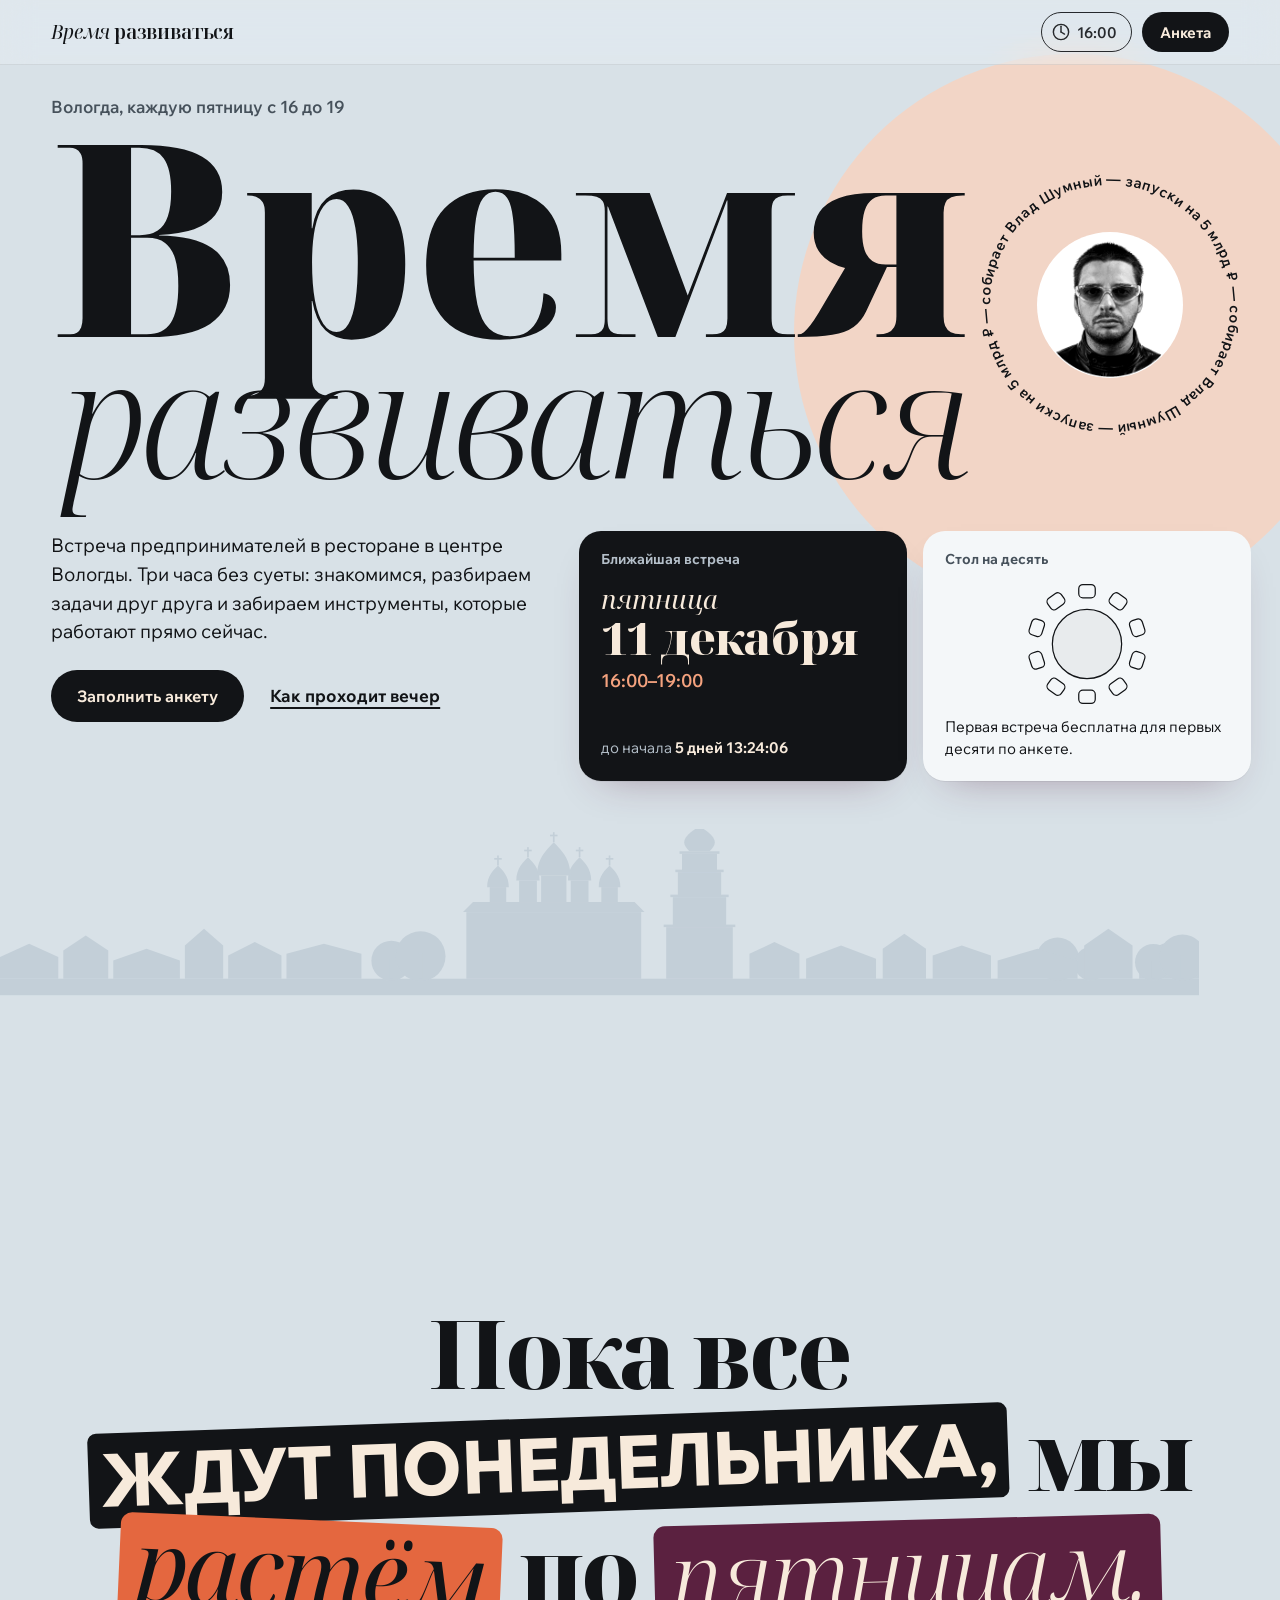
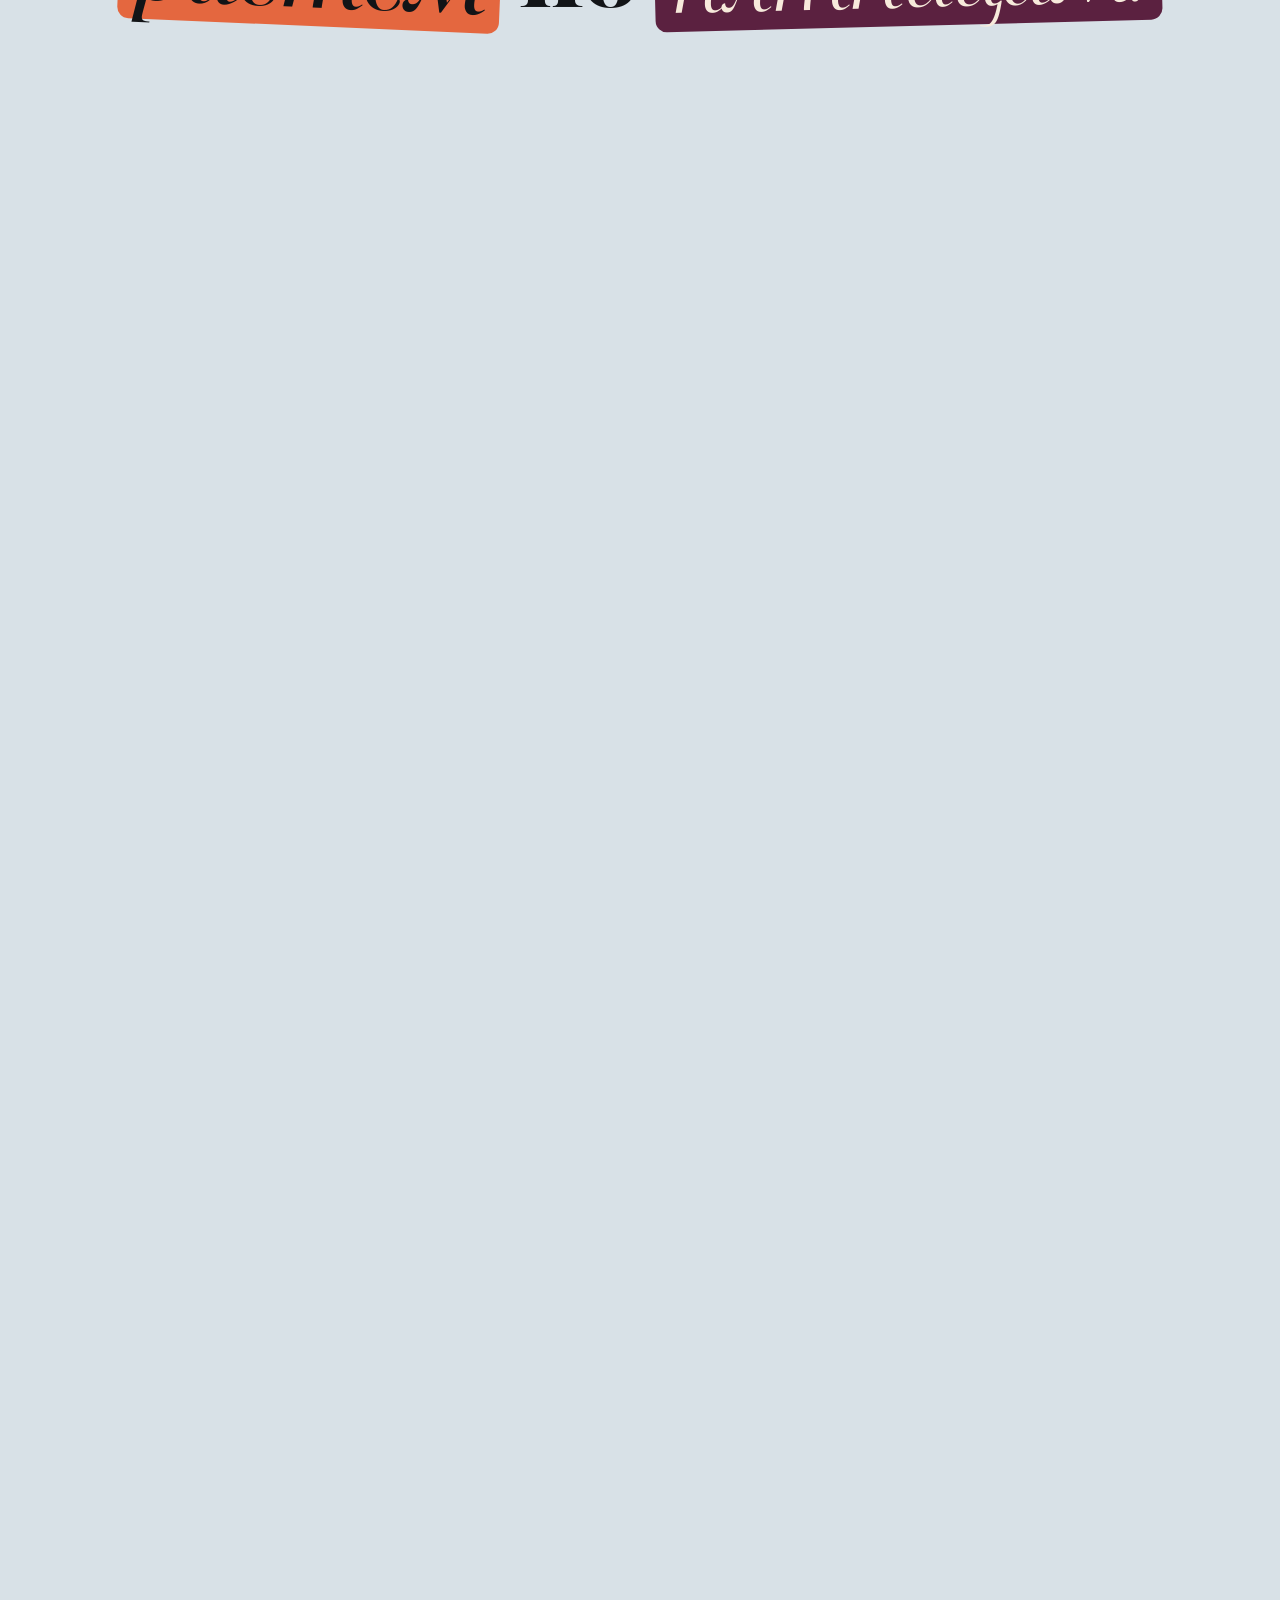
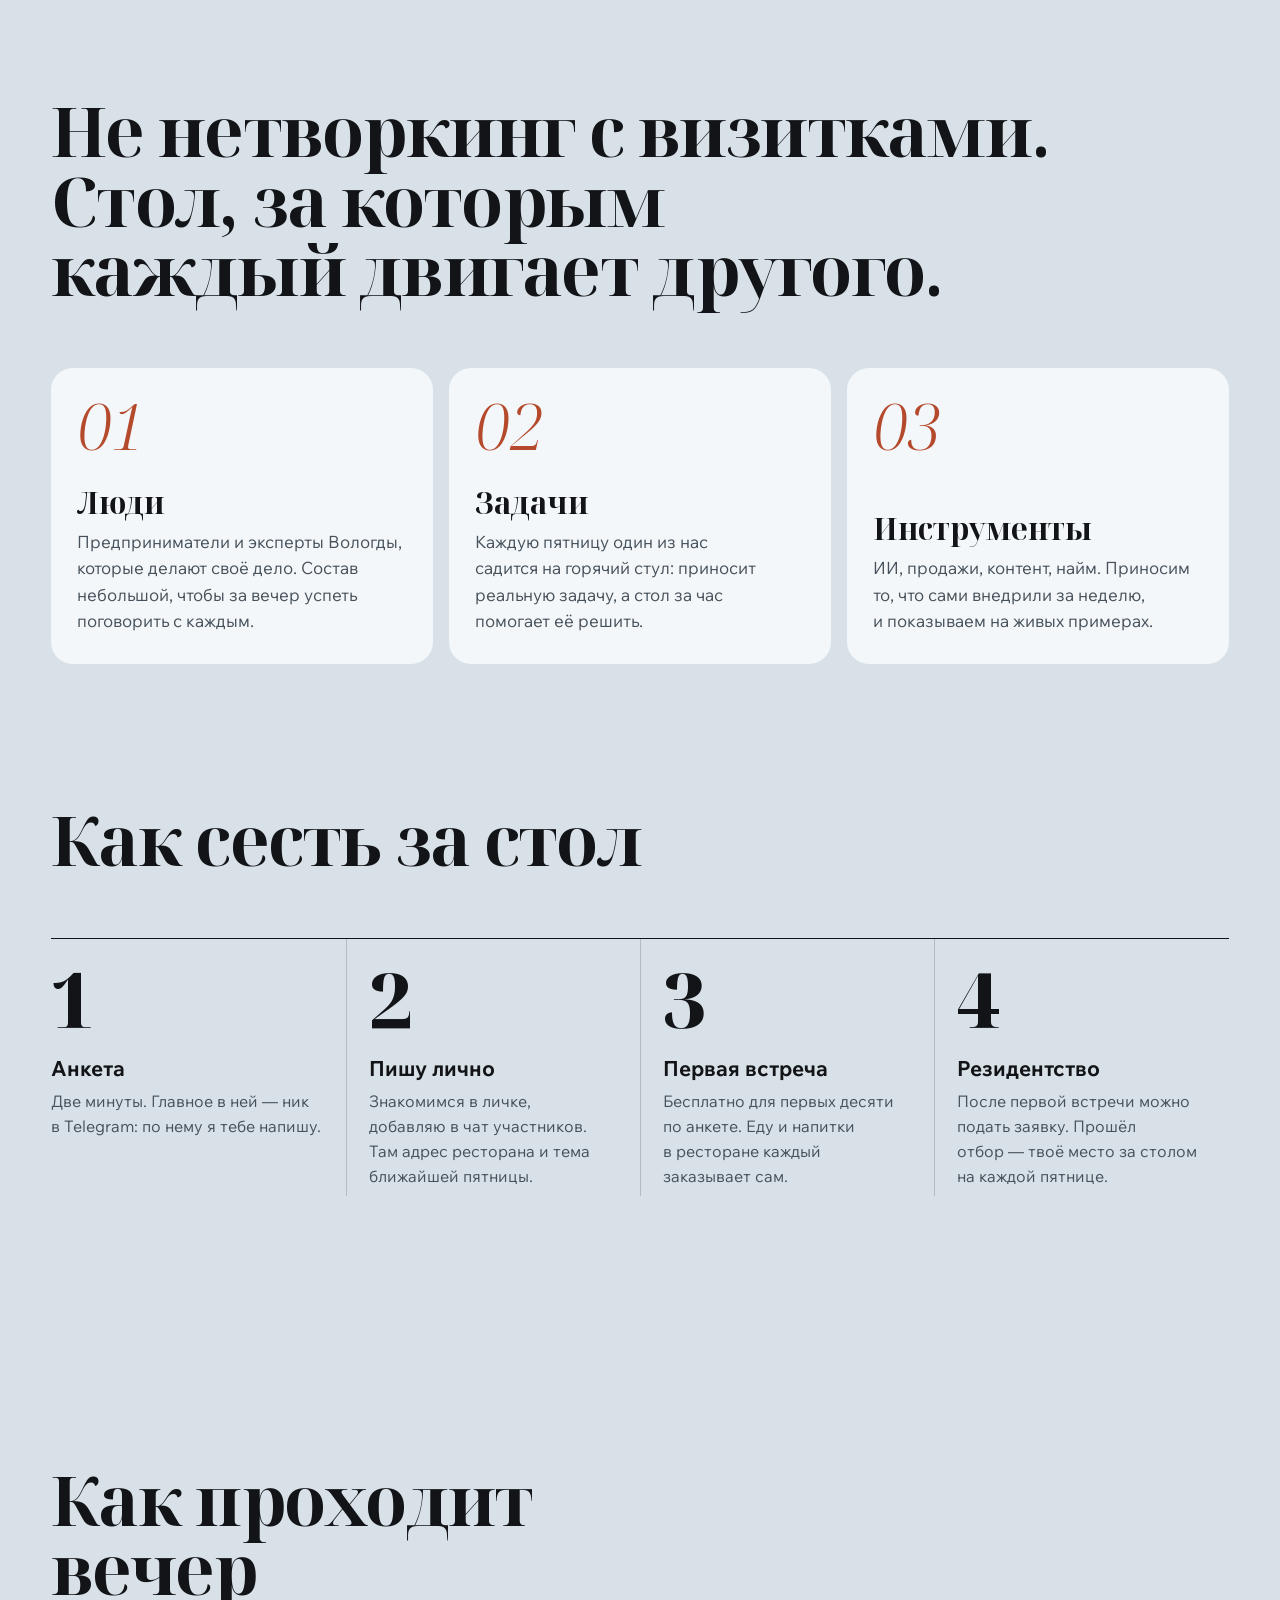
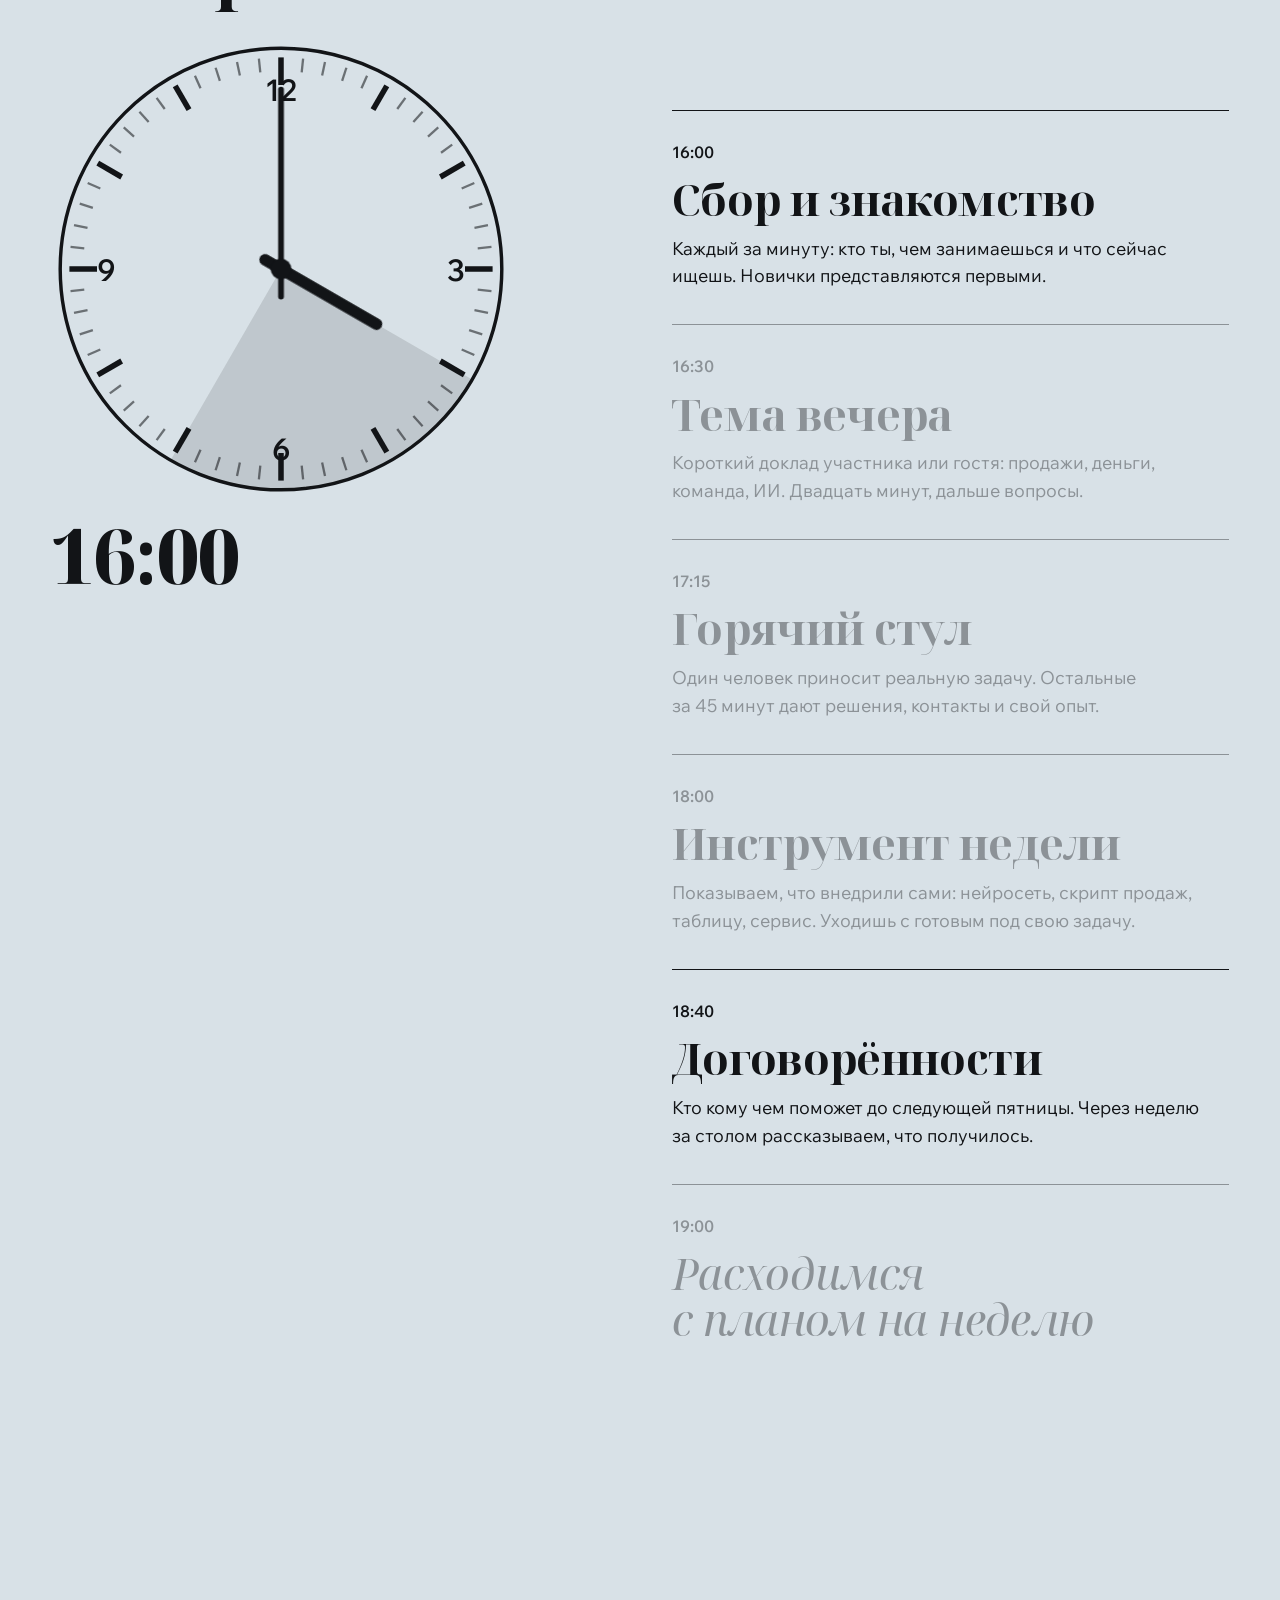
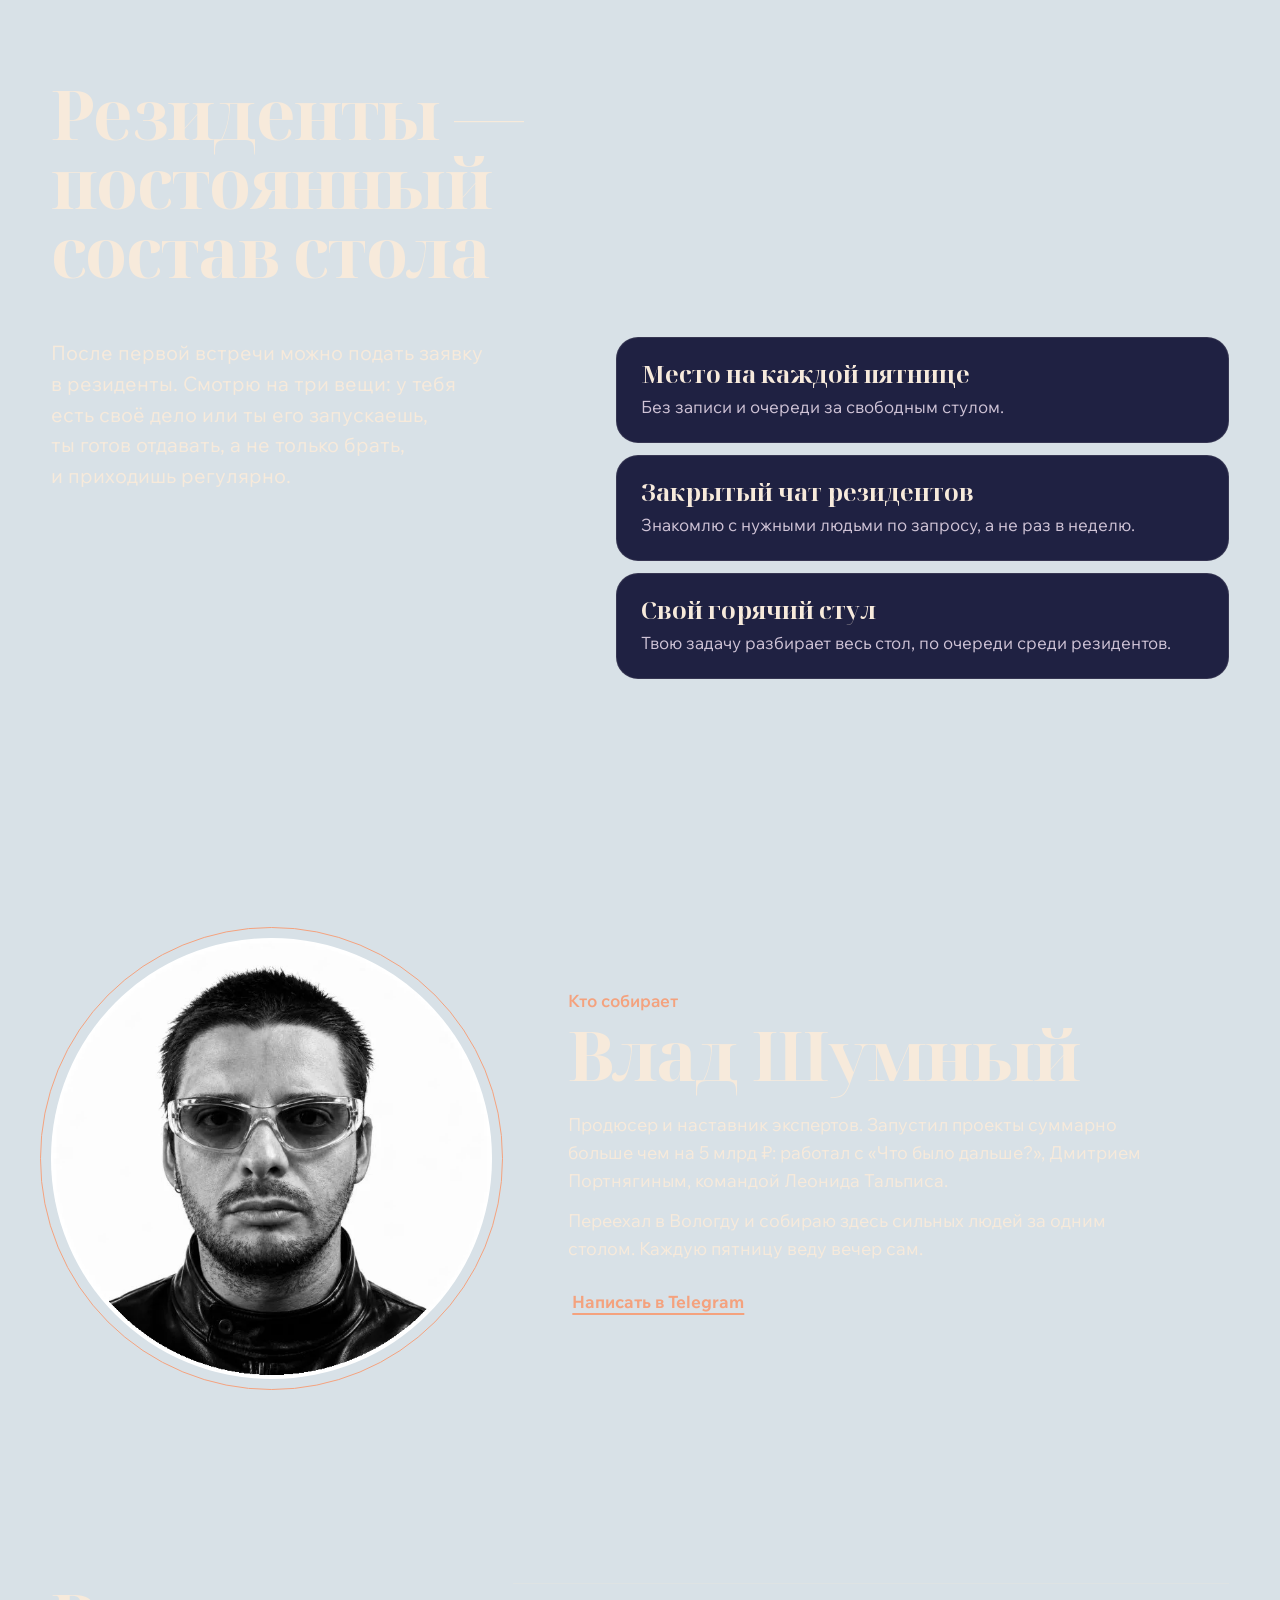
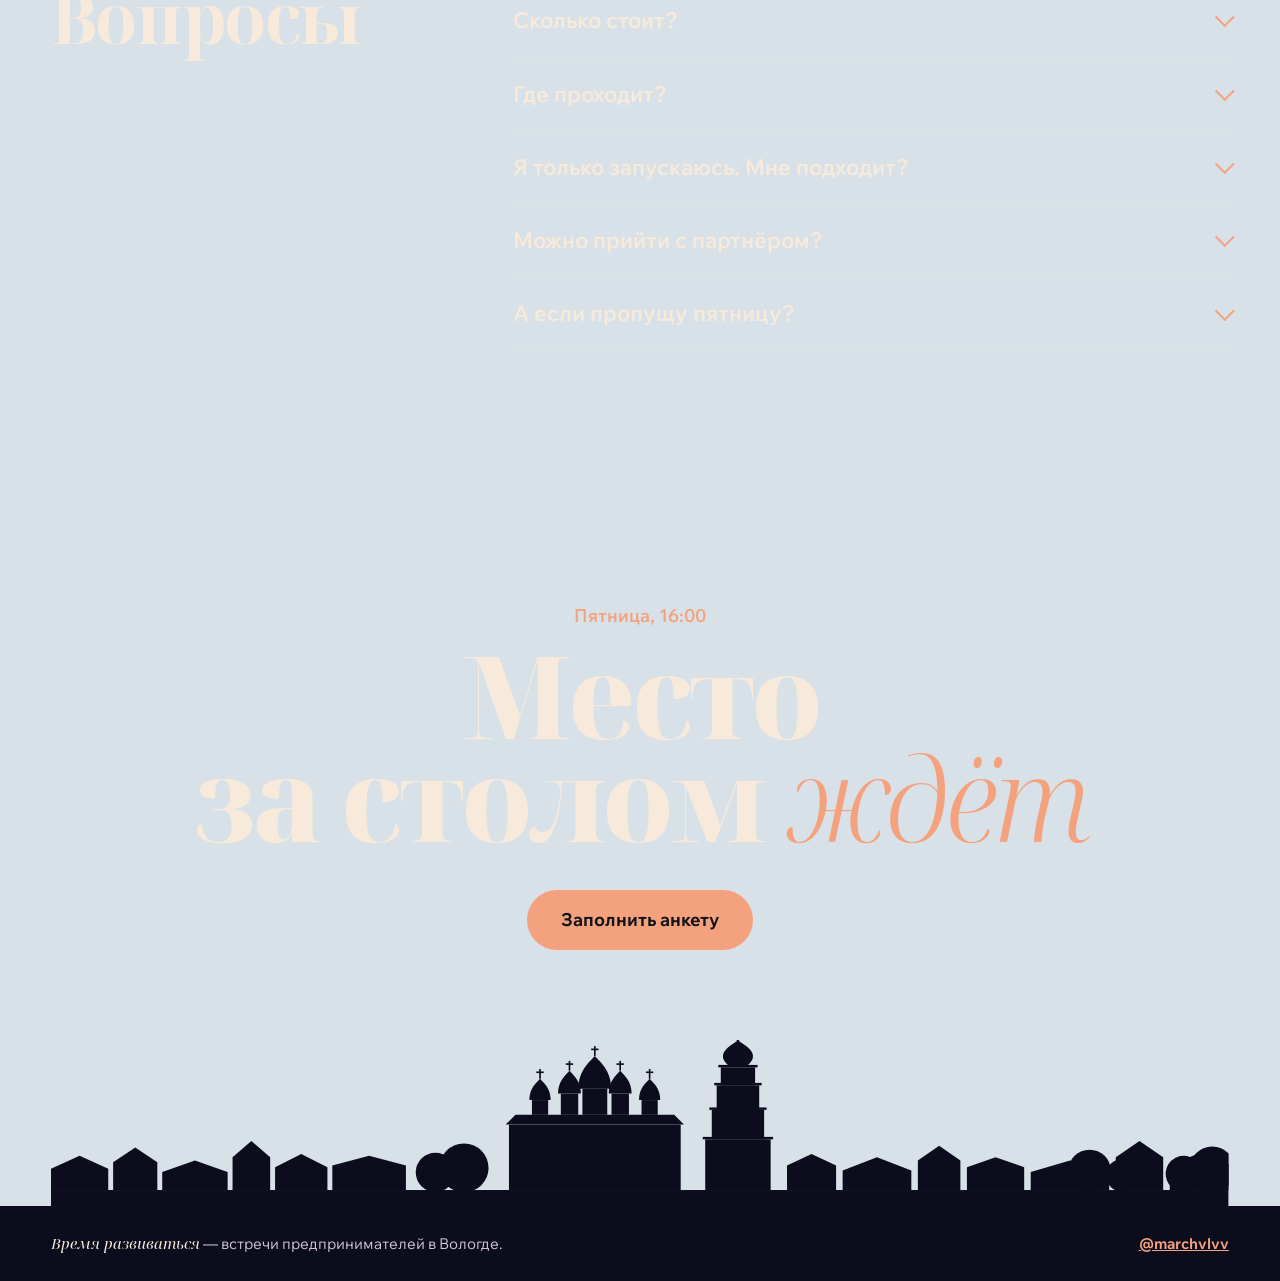
==== index.html @ 67690350 "Время развиваться: лендинг встреч, анкета и сервер мест Co-Authored-By: Claude Opus 5.5 <noreply@ant" ====
<!doctype html>
<html lang="ru">
<head>
<meta charset="utf-8">
<meta name="viewport" content="width=device-width, initial-scale=1, viewport-fit=cover">
<title>Время развиваться — встречи предпринимателей в Вологде</title>
<meta name="description" content="Каждую пятницу с 16 до 19 предприниматели Вологды собираются за одним столом в ресторане: знакомства, разбор задач и инструменты, которые работают. Первая встреча бесплатна для первых десяти.">
<meta name="theme-color" content="#D8E1E7">
<meta property="og:type" content="website">
<meta property="og:title" content="Время развиваться — пятницы в Вологде">
<meta property="og:description" content="Встреча предпринимателей каждую пятницу с 16 до 19. Первая встреча бесплатна для первых десяти.">
<meta property="og:image" content="https://shumniyvlad-cell.github.io/vremya-razvivatsya/img/og.jpg">
<link rel="icon" href="img/favicon.svg" type="image/svg+xml">
<link rel="preconnect" href="https://fonts.googleapis.com">
<link rel="preconnect" href="https://fonts.gstatic.com" crossorigin>
<link href="https://fonts.googleapis.com/css2?family=Noto+Serif+Display:ital,wght@0,300..900;1,300..700&family=Wix+Madefor+Text:wght@400..800&display=swap" rel="stylesheet">
<script>
/* сборку первого экрана курсорами показываем один раз за визит; ?intro=1 повторяет */
(function(){try{var q=new URLSearchParams(location.search),m=q.get("motion");var on=m==="1"||(m!=="0"&&localStorage.getItem("motion")==="1");var r=matchMedia("(prefers-reduced-motion: reduce)").matches;var seen=q.get("intro")==="1"?null:sessionStorage.getItem("vr-intro");if((!r||on)&&!seen&&!location.hash)document.documentElement.classList.add("assembling")}catch(e){}})();
</script>
<link rel="stylesheet" href="style.css">
</head>
<body>
<a class="skip" href="#main">К содержанию</a>

<!-- небо: четыре цвета вечера, меняются только прозрачностью -->
<div class="sky" aria-hidden="true">
  <i class="sky-l sky-day"></i><i class="sky-l sky-sunset"></i><i class="sky-l sky-dusk"></i><i class="sky-l sky-night"></i>
  <div class="stars" id="stars"></div>
  <div class="sun"><i class="sun-pale"></i><i class="sun-deep"></i></div>
</div>

<header class="bar" id="bar">
  <a class="brand" href="#top" aria-label="Время развиваться, наверх"><em>Время</em> развиваться</a>
  <div class="bar-right">
    <div class="clockpill" aria-hidden="true" title="Листай, и вечер идёт">
      <svg viewBox="0 0 20 20" class="mini"><circle cx="10" cy="10" r="8.5"/><line class="mini-h" x1="10" y1="10" x2="10" y2="5.5"/><line class="mini-m" x1="10" y1="10" x2="10" y2="3.5"/></svg>
      <span id="vtime">16:00</span>
    </div>
    <button class="btn btn-ink btn-sm" type="button" data-open-form>Анкета</button>
  </div>
</header>

<main id="main">
  <!-- 16:00 -->
  <section class="hero" id="top">
    <p class="kicker reveal">Вологда, каждую пятницу с&nbsp;16 до&nbsp;19</p>
    <h1 class="title">
      <span class="t1 reveal">Время</span>
      <span class="t2 reveal">развиваться</span>
    </h1>

    <figure class="portrait reveal" aria-label="Собирает Влад Шумный">
      <svg class="ring" viewBox="0 0 300 300" aria-hidden="true">
        <defs><path id="ringpath" d="M150,150 m-128,0 a128,128 0 1,1 256,0 a128,128 0 1,1 -256,0"/></defs>
        <text><textPath href="#ringpath" textLength="800" lengthAdjust="spacing">собирает Влад Шумный — запуски на 5 млрд ₽ — собирает Влад Шумный — запуски на 5 млрд ₽ — </textPath></text>
      </svg>
      <picture>
        <source srcset="img/vlad-640.webp 640w, img/vlad-320.webp 320w" sizes="(max-width: 700px) 180px, 260px" type="image/webp">
        <img src="img/vlad-640.jpg" width="640" height="640" alt="Влад Шумный в прозрачных очках, чёрно-белый портрет">
      </picture>
    </figure>

    <div class="hero-grid">
      <div class="hero-lead reveal">
        <p class="lead">Встреча предпринимателей в&nbsp;ресторане в&nbsp;центре Вологды. Три часа без суеты: знакомимся, разбираем задачи друг друга и&nbsp;забираем инструменты, которые работают прямо сейчас.</p>
        <div class="cta-row">
          <button class="btn btn-ink" type="button" data-open-form>Заполнить анкету</button>
          <a class="link" href="#vecher">Как проходит вечер</a>
        </div>
      </div>

      <article class="tile tile-date reveal tilt" aria-live="polite">
        <p class="tile-label">Ближайшая встреча</p>
        <p class="date-day" id="next-day">пятница</p>
        <p class="date-num" id="next-date">20 ноября</p>
        <p class="date-time">16:00–19:00</p>
        <p class="count" id="countdown"><span>до начала</span> <b>—</b></p>
        <i class="glare" aria-hidden="true"></i>
      </article>

      <article class="tile tile-table reveal tilt" id="seats">
        <p class="tile-label">Стол на&nbsp;десять</p>
        <svg class="table" viewBox="0 0 160 160" aria-hidden="true" id="chairs"></svg>
        <p class="seats-text" id="seats-text">Первая встреча бесплатна для первых десяти по&nbsp;анкете.</p>
        <i class="glare" aria-hidden="true"></i>
      </article>
    </div>

    <svg class="skyline skyline-day" viewBox="0 0 1440 220" preserveAspectRatio="xMidYMax slice" aria-hidden="true"><use href="#kremlin"/></svg>
  </section>

  <!-- кинетическая фраза: слова влетают по прокрутке -->
  <section class="kinetic" id="kinetic" aria-label="Пока все ждут понедельника, мы растём по пятницам">
    <div class="kin-sticky">
      <p class="kin-line" aria-hidden="true">
        <span class="w">Пока</span> <span class="w">все</span>
        <span class="w plate plate-ink">ждут понедельника,</span>
        <span class="w">мы</span> <span class="w plate plate-coral">растём</span>
        <span class="w">по</span> <span class="w plate plate-wine">пятницам.</span>
      </p>
      <span class="stamp" aria-hidden="true"><svg viewBox="0 0 120 120"><defs><path id="stamppath" d="M60,60 m-44,0 a44,44 0 1,1 88,0 a44,44 0 1,1 -88,0"/></defs><circle cx="60" cy="60" r="58"/><text><textPath href="#stamppath" textLength="270" lengthAdjust="spacing">пятница — 16:00 — 19:00 — </textPath></text><text x="60" y="68" class="stamp-c">пт</text></svg></span>
    </div>
  </section>

  <!-- что это -->
  <section class="block what" aria-labelledby="what-h">
    <h2 class="h2 reveal" id="what-h">Не нетворкинг с&nbsp;визитками. Стол, за&nbsp;которым каждый двигает другого.</h2>
    <div class="cards">
      <article class="card reveal tilt">
        <span class="card-n">01</span>
        <h3>Люди</h3>
        <p>Предприниматели и&nbsp;эксперты Вологды, которые делают своё дело. Состав небольшой, чтобы за&nbsp;вечер успеть поговорить с&nbsp;каждым.</p>
        <i class="glare" aria-hidden="true"></i>
      </article>
      <article class="card reveal tilt">
        <span class="card-n">02</span>
        <h3>Задачи</h3>
        <p>Каждую пятницу один из&nbsp;нас садится на&nbsp;горячий стул: приносит реальную задачу, а&nbsp;стол за&nbsp;час помогает её решить.</p>
        <i class="glare" aria-hidden="true"></i>
      </article>
      <article class="card reveal tilt">
        <span class="card-n">03</span>
        <h3>Инструменты</h3>
        <p>ИИ, продажи, контент, найм. Приносим то, что сами внедрили за&nbsp;неделю, и&nbsp;показываем на&nbsp;живых примерах.</p>
        <i class="glare" aria-hidden="true"></i>
      </article>
    </div>
  </section>

  <!-- как попасть -->
  <section class="block path" aria-labelledby="path-h">
    <h2 class="h2 reveal" id="path-h">Как сесть за&nbsp;стол</h2>
    <ol class="steps">
      <li class="step reveal">
        <span class="step-n">1</span>
        <h3>Анкета</h3>
        <p>Две минуты. Главное в&nbsp;ней — ник в&nbsp;Telegram: по&nbsp;нему я&nbsp;тебе напишу.</p>
      </li>
      <li class="step reveal">
        <span class="step-n">2</span>
        <h3>Пишу лично</h3>
        <p>Знакомимся в&nbsp;личке, добавляю в&nbsp;чат участников. Там адрес ресторана и&nbsp;тема ближайшей пятницы.</p>
      </li>
      <li class="step reveal">
        <span class="step-n">3</span>
        <h3>Первая встреча</h3>
        <p>Бесплатно для первых десяти по&nbsp;анкете. Еду и&nbsp;напитки в&nbsp;ресторане каждый заказывает сам.</p>
      </li>
      <li class="step reveal">
        <span class="step-n">4</span>
        <h3>Резидентство</h3>
        <p>После первой встречи можно подать заявку. Прошёл отбор — твоё место за&nbsp;столом на&nbsp;каждой пятнице.</p>
      </li>
    </ol>
  </section>

  <!-- вечер: 16:00 → 19:00 -->
  <section class="evening" id="vecher" aria-labelledby="vecher-h">
    <div class="evening-sticky">
      <h2 class="h2 evening-h" id="vecher-h">Как проходит вечер</h2>
      <svg class="dial" viewBox="0 0 200 200" aria-hidden="true">
        <circle class="dial-face" cx="100" cy="100" r="96"/>
        <path class="dial-arc" d="M 100 100 L 183.14 148 A 96 96 0 0 1 52 183.14 Z"/>
        <g class="dial-ticks" id="ticks"></g>
        <g class="dial-nums">
          <text x="100" y="27">12</text><text x="176" y="105">3</text><text x="100" y="183">6</text><text x="24" y="105">9</text>
        </g>
        <g class="hand hand-h" id="hand-h"><line x1="100" y1="108" x2="100" y2="52"/></g>
        <g class="hand hand-m" id="hand-m"><line x1="100" y1="112" x2="100" y2="22"/></g>
        <circle class="dial-pin" cx="100" cy="100" r="4.5"/>
      </svg>
      <p class="dial-time" id="dial-time">16:00</p>
    </div>

    <ol class="slots" id="slots">
      <li class="slot" data-t="0">
        <time>16:00</time>
        <h3>Сбор и&nbsp;знакомство</h3>
        <p>Каждый за&nbsp;минуту: кто ты, чем занимаешься и&nbsp;что сейчас ищешь. Новички представляются первыми.</p>
      </li>
      <li class="slot" data-t="30">
        <time>16:30</time>
        <h3>Тема вечера</h3>
        <p>Короткий доклад участника или гостя: продажи, деньги, команда, ИИ. Двадцать минут, дальше вопросы.</p>
      </li>
      <li class="slot" data-t="75">
        <time>17:15</time>
        <h3>Горячий стул</h3>
        <p>Один человек приносит реальную задачу. Остальные за&nbsp;45 минут дают решения, контакты и&nbsp;свой опыт.</p>
      </li>
      <li class="slot" data-t="120">
        <time>18:00</time>
        <h3>Инструмент недели</h3>
        <p>Показываем, что внедрили сами: нейросеть, скрипт продаж, таблицу, сервис. Уходишь с&nbsp;готовым под свою задачу.</p>
      </li>
      <li class="slot" data-t="160">
        <time>18:40</time>
        <h3>Договорённости</h3>
        <p>Кто кому чем поможет до&nbsp;следующей пятницы. Через неделю за&nbsp;столом рассказываем, что получилось.</p>
      </li>
      <li class="slot slot-end" data-t="180">
        <time>19:00</time>
        <h3>Расходимся с&nbsp;планом на&nbsp;неделю</h3>
      </li>
    </ol>
  </section>

  <!-- 19:00, ночь -->
  <section class="block night resident" aria-labelledby="res-h">
    <h2 class="h2 reveal" id="res-h">Резиденты — постоянный состав стола</h2>
    <div class="res-grid">
      <p class="res-text reveal">После первой встречи можно подать заявку в&nbsp;резиденты. Смотрю на&nbsp;три вещи: у&nbsp;тебя есть своё дело или ты его запускаешь, ты готов отдавать, а&nbsp;не&nbsp;только брать, и&nbsp;приходишь регулярно.</p>
      <ul class="perks">
        <li class="perk reveal tilt"><b>Место на&nbsp;каждой пятнице</b><span>Без записи и&nbsp;очереди за&nbsp;свободным стулом.</span><i class="glare" aria-hidden="true"></i></li>
        <li class="perk reveal tilt"><b>Закрытый чат резидентов</b><span>Знакомлю с&nbsp;нужными людьми по&nbsp;запросу, а&nbsp;не&nbsp;раз в&nbsp;неделю.</span><i class="glare" aria-hidden="true"></i></li>
        <li class="perk reveal tilt"><b>Свой горячий стул</b><span>Твою задачу разбирает весь стол, по&nbsp;очереди среди резидентов.</span><i class="glare" aria-hidden="true"></i></li>
      </ul>
    </div>
    <p class="res-note reveal">Условия резидентства расскажу лично после первой встречи.</p>
  </section>

  <section class="block night host" aria-labelledby="host-h">
    <div class="host-photo reveal">
      <picture>
        <source srcset="img/vlad-640.webp" type="image/webp">
        <img src="img/vlad-640.jpg" width="640" height="640" alt="Влад Шумный" loading="lazy">
      </picture>
    </div>
    <div class="host-text">
      <p class="kicker reveal">Кто собирает</p>
      <h2 class="h2 reveal" id="host-h">Влад Шумный</h2>
      <p class="reveal">Продюсер и&nbsp;наставник экспертов. Запустил проекты суммарно больше чем на&nbsp;5&nbsp;млрд&nbsp;₽: работал с&nbsp;«Что было дальше?», Дмитрием Портнягиным, командой Леонида Тальписа.</p>
      <p class="reveal">Переехал в&nbsp;Вологду и&nbsp;собираю здесь сильных людей за&nbsp;одним столом. Каждую пятницу веду вечер сам.</p>
      <a class="link link-light reveal" href="https://t.me/marchvlvv" target="_blank" rel="noopener">Написать в&nbsp;Telegram</a>
    </div>
  </section>

  <section class="block night faq" aria-labelledby="faq-h">
    <h2 class="h2 reveal" id="faq-h">Вопросы</h2>
    <div class="qa">
      <details class="reveal"><summary>Сколько стоит?</summary><p>Первая встреча бесплатна для первых десяти по&nbsp;анкете. Еду и&nbsp;напитки в&nbsp;ресторане каждый оплачивает сам. Условия резидентства обсудим после первой встречи.</p></details>
      <details class="reveal"><summary>Где проходит?</summary><p>В&nbsp;ресторане в&nbsp;центре Вологды. Адрес пришлю в&nbsp;личку и&nbsp;закреплю в&nbsp;чате участников.</p></details>
      <details class="reveal"><summary>Я&nbsp;только запускаюсь. Мне подходит?</summary><p>Да, если ты уже делаешь, а&nbsp;не&nbsp;только думаешь. За&nbsp;столом полезно видеть людей на&nbsp;шаг впереди.</p></details>
      <details class="reveal"><summary>Можно прийти с&nbsp;партнёром?</summary><p>Можно, но&nbsp;пусть он тоже заполнит анкету: так я&nbsp;заранее знаю, кто придёт, и&nbsp;смогу познакомить вас с&nbsp;нужными людьми.</p></details>
      <details class="reveal"><summary>А&nbsp;если пропущу пятницу?</summary><p>Ничего страшного, приходи на&nbsp;следующую. Резидентам важно бывать регулярно, остальным — когда получается.</p></details>
    </div>
  </section>

  <section class="final night" aria-labelledby="final-h">
    <p class="final-time reveal">Пятница, 16:00</p>
    <h2 class="final-h reveal" id="final-h">Место за&nbsp;столом <em>ждёт</em></h2>
    <button class="btn btn-sun reveal" type="button" data-open-form>Заполнить анкету</button>
    <svg class="skyline skyline-night" viewBox="0 0 1440 220" preserveAspectRatio="xMidYMax slice" aria-hidden="true"><use href="#kremlin"/></svg>
  </section>
</main>

<footer class="foot night">
  <p><em>Время развиваться</em> — встречи предпринимателей в&nbsp;Вологде.</p>
  <a href="https://t.me/marchvlvv" target="_blank" rel="noopener">@marchvlvv</a>
</footer>

<!-- анкета: лист снизу по шагам -->
<div class="scrim" id="scrim" hidden></div>
<div class="sheet" id="sheet" role="dialog" aria-modal="true" aria-labelledby="sheet-title" hidden>
  <div class="sheet-grip" id="grip" aria-hidden="true"><i></i></div>
  <div class="sheet-head">
    <button class="icon-btn" type="button" id="sheet-back" aria-label="Назад" hidden>
      <svg viewBox="0 0 24 24"><path d="M15 5l-7 7 7 7"/></svg>
    </button>
    <div class="sheet-progress" aria-hidden="true"><i id="progress"></i></div>
    <p class="sheet-step" id="sheet-step">Шаг 1 из&nbsp;3</p>
    <button class="icon-btn" type="button" id="sheet-close" aria-label="Закрыть анкету">
      <svg viewBox="0 0 24 24"><path d="M6 6l12 12M18 6L6 18"/></svg>
    </button>
  </div>

  <form class="sheet-body" id="form" novalidate>
    <input class="hp" type="text" name="company" tabindex="-1" autocomplete="off" aria-hidden="true">

    <fieldset class="pane" data-pane="1">
      <legend id="sheet-title" class="pane-h">Кто ты</legend>
      <div class="field">
        <label for="f-name">Как тебя зовут</label>
        <input id="f-name" name="name" type="text" autocomplete="given-name" maxlength="80" required>
        <p class="err" id="e-name"></p>
      </div>
      <div class="field">
        <label for="f-tg">Ник в&nbsp;Telegram</label>
        <div class="tg-wrap"><span aria-hidden="true">@</span><input id="f-tg" name="telegram" type="text" inputmode="text" autocapitalize="none" autocorrect="off" spellcheck="false" maxlength="60" aria-describedby="h-tg e-tg" required></div>
        <p class="hint" id="h-tg">Напишу сюда лично и&nbsp;добавлю в&nbsp;чат участников. Проверь, что личка открыта.</p>
        <p class="err" id="e-tg"></p>
      </div>
      <div class="field">
        <label for="f-what">Чем занимаешься</label>
        <input id="f-what" name="what" type="text" maxlength="160" placeholder="Например: кофейня, юрист, мебель" required>
        <p class="err" id="e-what"></p>
      </div>
    </fieldset>

    <fieldset class="pane" data-pane="2" hidden>
      <legend class="pane-h">Твоё дело</legend>
      <div class="field" role="radiogroup" aria-labelledby="l-stage" aria-describedby="e-stage">
        <p class="label" id="l-stage">Где ты сейчас</p>
        <div class="options" id="stages"></div>
        <p class="err" id="e-stage"></p>
      </div>
      <div class="field" role="group" aria-labelledby="l-goals" aria-describedby="e-goals">
        <p class="label" id="l-goals">Зачем идёшь <span>можно несколько</span></p>
        <div class="chips" id="goals"></div>
        <p class="err" id="e-goals"></p>
      </div>
    </fieldset>

    <fieldset class="pane" data-pane="3" hidden>
      <legend class="pane-h">Последнее</legend>
      <div class="field">
        <label for="f-topic">Какую задачу хочешь разобрать за&nbsp;столом <span>необязательно</span></label>
        <textarea id="f-topic" name="topic" rows="4" maxlength="500" placeholder="Например: не&nbsp;могу найти менеджера по&nbsp;продажам"></textarea>
      </div>
      <div class="field">
        <label for="f-phone">Телефон <span>необязательно, если Telegram не&nbsp;ответит</span></label>
        <input id="f-phone" name="phone" type="tel" autocomplete="tel" inputmode="tel" maxlength="30">
      </div>
      <p class="form-err" id="form-err" role="alert" hidden></p>
    </fieldset>

    <div class="pane pane-done" data-pane="done" hidden tabindex="-1" id="done">
      <svg class="done-mark" viewBox="0 0 64 64" aria-hidden="true"><circle cx="32" cy="32" r="29"/><path d="M19 33l9 9 17-19"/></svg>
      <h3 class="pane-h" id="done-h">Ты в&nbsp;списке</h3>
      <p id="done-text">Напишу тебе в&nbsp;Telegram в&nbsp;течение дня.</p>
      <a class="btn btn-ink" href="https://t.me/marchvlvv" target="_blank" rel="noopener">Написать Владу первым</a>
      <button class="link" type="button" id="done-close">Вернуться на&nbsp;сайт</button>
    </div>

    <div class="sheet-foot" id="sheet-foot">
      <button class="btn btn-ink btn-wide" type="submit" id="next">Дальше</button>
    </div>
  </form>
</div>

<!-- силуэт Вологодского кремля: Софийский собор и колокольня -->
<svg width="0" height="0" style="position:absolute" aria-hidden="true">
  <symbol id="kremlin" viewBox="0 0 1440 220"><rect x="0.0" y="200.0" width="1440.0" height="20.0"/><path d="M0 200 V174 L35.0 158 L70 174 V200 Z"/><path d="M76 200 V166 L103.0 148 L130 166 V200 Z"/><path d="M136 200 V178 L176.0 164 L216 178 V200 Z"/><path d="M222 200 V160 L245.0 140 L268 160 V200 Z"/><path d="M274 200 V172 L306.0 156 L338 172 V200 Z"/><path d="M344 200 V170 L389.0 158 L434 170 V200 Z"/><circle cx="470" cy="178.4" r="24"/><rect x="468.0" y="176.0" width="4.0" height="24.0"/><circle cx="505" cy="173.0" r="30"/><rect x="503.0" y="170.0" width="4.0" height="30.0"/><circle cx="1270" cy="176.6" r="26"/><rect x="1268.0" y="174.0" width="4.0" height="26.0"/><circle cx="1310" cy="182.0" r="20"/><rect x="1308.0" y="180.0" width="4.0" height="20.0"/><rect x="560.0" y="120.0" width="210.0" height="80.0"/><path d="M556 120 H774 L762 108 H568 Z"/><rect x="588.1" y="90.0" width="19.8" height="18.0"/><path d="M585.0 90.0 C585.0 75.7 593.3 69.2 598.0 64.0 C602.7 69.2 611.0 75.7 611.0 90.0 Z"/><rect x="597.0" y="52.0" width="2.0" height="12.0"/><rect x="593.5" y="55.0" width="9.0" height="2.0"/><rect x="722.1" y="90.0" width="19.8" height="18.0"/><path d="M719.0 90.0 C719.0 75.7 727.3 69.2 732.0 64.0 C736.7 69.2 745.0 75.7 745.0 90.0 Z"/><rect x="731.0" y="52.0" width="2.0" height="12.0"/><rect x="727.5" y="55.0" width="9.0" height="2.0"/><rect x="623.4" y="82.0" width="21.3" height="26.0"/><path d="M620.0 82.0 C620.0 66.6 629.0 59.6 634.0 54.0 C639.0 59.6 648.0 66.6 648.0 82.0 Z"/><rect x="633.0" y="42.0" width="2.0" height="12.0"/><rect x="629.5" y="45.0" width="9.0" height="2.0"/><rect x="685.4" y="82.0" width="21.3" height="26.0"/><path d="M682.0 82.0 C682.0 66.6 691.0 59.6 696.0 54.0 C701.0 59.6 710.0 66.6 710.0 82.0 Z"/><rect x="695.0" y="42.0" width="2.0" height="12.0"/><rect x="691.5" y="45.0" width="9.0" height="2.0"/><rect x="649.8" y="76.0" width="30.4" height="32.0"/><path d="M645.0 76.0 C645.0 54.0 657.8 44.0 665.0 36.0 C672.2 44.0 685.0 54.0 685.0 76.0 Z"/><rect x="664.0" y="24.0" width="2.0" height="12.0"/><rect x="660.5" y="27.0" width="9.0" height="2.0"/><rect x="800.0" y="138.0" width="80.0" height="62.0"/><rect x="797.0" y="135.0" width="86.0" height="3.0"/><rect x="808.0" y="102.0" width="64.0" height="36.0"/><rect x="805.0" y="99.0" width="70.0" height="3.0"/><rect x="814.0" y="72.0" width="52.0" height="30.0"/><rect x="811.0" y="69.0" width="58.0" height="3.0"/><rect x="819.0" y="50.0" width="42.0" height="22.0"/><rect x="816.0" y="47.0" width="48.0" height="3.0"/><path d="M827.8 47.0 C816.4 36.5 821.0 28.4 840.0 17.0 C859.0 28.4 863.6 36.5 852.2 47.0 Z"/><rect x="838.5" y="2.0" width="3.0" height="16.0"/><rect x="834.0" y="8.0" width="12.0" height="2.5"/><path d="M900 200 V170 L930.0 156 L960 170 V200 Z"/><path d="M968 200 V176 L1010.0 160 L1052 176 V200 Z"/><path d="M1060 200 V164 L1086.0 146 L1112 164 V200 Z"/><path d="M1120 200 V172 L1155.0 160 L1190 172 V200 Z"/><path d="M1198 200 V178 L1246.0 164 L1294 178 V200 Z"/><path d="M1302 200 V160 L1331.0 140 L1360 160 V200 Z"/><path d="M1368 200 V170 L1406.0 154 L1444 170 V200 Z"/><path d="M1452 200 V174 L1484.0 160 L1516 174 V200 Z"/><circle cx="1385" cy="180.2" r="22"/><rect x="1383.0" y="178.0" width="4.0" height="22.0"/><circle cx="1420" cy="174.8" r="28"/><rect x="1418.0" y="172.0" width="4.0" height="28.0"/></symbol>
</svg>

<script src="main.js" defer></script>
</body>
</html>
---- style.css ----
/* «Время развиваться»: страница — это вечер с 16 до 19. Небо меняется только прозрачностью слоёв. */
:root {
  --sky: #D8E1E7;        /* 16:00, северное ноябрьское небо */
  --peach: #F4A27E;      /* акцент на тёмном */
  --sunset: #E4673F;     /* 17:00 */
  --dusk: #5B2140;       /* 18:00 */
  --night: #14152B;      /* 19:00 */
  --ink: #121417;
  --ink-2: #46515B;      /* второстепенный текст на небе, 5.9:1 */
  --cream: #F7EADB;
  --cream-2: #CFC3D6;    /* второстепенный текст ночью, 10:1 */
  --paper: #F4F7F9;      /* плитки днём */
  --night-2: #1F2142;    /* плитки ночью */
  --sun-pale: #F2D5C6;
  --sun-deep: #EE7A4B;
  --err: #9E1F12;
  --fg: var(--ink);
  --fg-2: var(--ink-2);
  --r: 22px;
  --r-sm: 14px;
  --serif: "Noto Serif Display", "Times New Roman", serif;
  --sans: "Wix Madefor Text", -apple-system, BlinkMacSystemFont, "Segoe UI", sans-serif;
  --gut: clamp(16px, 4vw, 56px);
  --ease: cubic-bezier(.2, .8, .2, 1);
  color-scheme: light;
}
:root[data-dark] { --fg: var(--cream); --fg-2: var(--cream-2); }

*, *::before, *::after { box-sizing: border-box; margin: 0; padding: 0; }
html { -webkit-text-size-adjust: 100%; scroll-padding-top: 84px; }
body {
  background: var(--sky);
  color: var(--fg);
  font: 400 17px/1.55 var(--sans);
  -webkit-font-smoothing: antialiased;
  overflow-x: clip;
  transition: color .5s var(--ease);
}
body.locked { overflow: hidden; }
img, svg { display: block; max-width: 100%; }
button { font: inherit; color: inherit; background: none; border: 0; cursor: pointer; }
a { color: inherit; }
h1, h2, h3 { text-wrap: balance; font-weight: inherit; }
p { text-wrap: pretty; }
:focus-visible { outline: 3px solid currentColor; outline-offset: 3px; border-radius: 6px; }
[hidden] { display: none !important; }
.skip { position: absolute; left: -999px; top: 8px; z-index: 100; background: var(--ink); color: var(--cream); padding: 10px 14px; border-radius: 10px; }
.skip:focus { left: 8px; }

/* ---------- небо ---------- */
.sky { position: fixed; inset: 0; z-index: -1; pointer-events: none; overflow: hidden; }
.sky-l { position: absolute; inset: 0; opacity: 0; }
.sky-day { background: var(--sky); opacity: 1; }
.sky-sunset { background: var(--sunset); }
.sky-dusk { background: var(--dusk); }
.sky-night { background: var(--night); }
.sun {
  position: absolute; width: min(62vmin, 620px); aspect-ratio: 1; right: -8vmin; top: 6vh;
  will-change: transform;
}
.sun i { position: absolute; inset: 0; border-radius: 50%; }
.sun-pale { background: var(--sun-pale); }
.sun-deep { background: var(--sun-deep); opacity: 0; }
.stars { position: absolute; inset: 0; opacity: 0; }
.stars i { position: absolute; width: 2px; height: 2px; border-radius: 50%; background: #FFF6E4; }

/* ---------- шапка: единственное стекло ---------- */
.bar {
  position: fixed; top: 0; left: 0; right: 0; z-index: 20;
  display: flex; align-items: center; justify-content: space-between; gap: 12px;
  padding: 12px var(--gut); padding-top: max(12px, env(safe-area-inset-top));
  background: rgba(255, 255, 255, .22);
  -webkit-backdrop-filter: blur(16px) saturate(1.3);
  backdrop-filter: blur(16px) saturate(1.3);
  border-bottom: 1px solid rgba(18, 20, 23, .08);
  transition: background-color .5s var(--ease), border-color .5s var(--ease);
}
:root[data-dark] .bar { background: rgba(20, 21, 43, .38); border-color: rgba(247, 234, 219, .1); }
.brand { font: 600 19px/1 var(--serif); text-decoration: none; white-space: nowrap; letter-spacing: -.01em; }
.brand em { font-style: italic; font-weight: 400; }
.bar-right { display: flex; align-items: center; gap: 10px; }
.clockpill {
  display: inline-flex; align-items: center; gap: 7px; height: 40px; padding: 0 14px 0 10px;
  border-radius: 99px; border: 1px solid currentColor; font: 600 15px/1 var(--sans);
  font-variant-numeric: tabular-nums; opacity: .9;
}
.mini { width: 18px; height: 18px; fill: none; stroke: currentColor; stroke-width: 1.6; stroke-linecap: round; }
.mini-h, .mini-m { transform-origin: 10px 10px; }

/* ---------- кнопки ---------- */
.btn {
  display: inline-flex; align-items: center; justify-content: center; gap: 8px;
  min-height: 52px; padding: 0 26px; border-radius: 99px;
  font: 700 16px/1 var(--sans); text-decoration: none; white-space: nowrap;
  transition: transform .2s var(--ease), background-color .3s, color .3s;
}
.btn:active { transform: scale(.97); }
.btn-ink { background: var(--ink); color: var(--cream); }
.btn-ink:hover { background: #2B3138; }
:root[data-dark] .bar .btn-ink { background: var(--peach); color: var(--ink); }
.btn-sun { background: var(--peach); color: var(--ink); min-height: 60px; padding: 0 34px; font-size: 18px; }
.btn-sun:hover { background: #F7B898; }
.btn-sm { min-height: 40px; padding: 0 18px; font-size: 15px; }
.btn-wide { width: 100%; }
.btn[disabled] { opacity: .6; cursor: progress; }
.link {
  font-weight: 700; text-decoration: underline; text-decoration-thickness: 1.5px; text-underline-offset: 5px;
  padding: 12px 4px; display: inline-block;
}
.link:hover { text-decoration-thickness: 3px; }

/* ---------- 16:00, первый экран ---------- */
.hero {
  position: relative; min-height: 100svh;
  padding: calc(96px + env(safe-area-inset-top)) var(--gut) 0;
  display: grid; grid-template-columns: 1fr auto; grid-template-areas: "kicker kicker" "title portrait" "grid grid" "sky sky";
  align-items: end;
}
.kicker { grid-area: kicker; font: 600 17px/1.3 var(--sans); color: var(--fg-2); margin-bottom: 8px; }
.title { grid-area: title; font-family: var(--serif); line-height: .8; letter-spacing: -.035em; color: var(--fg); }
.t1 { display: block; font-weight: 800; font-size: clamp(104px, 21vw, 340px); }
.t2 { display: block; font-weight: 300; font-style: italic; font-size: clamp(60px, 12.6vw, 204px); letter-spacing: -.03em; margin-top: .06em; padding-left: .06em; }
.portrait {
  grid-area: portrait; position: relative; align-self: start; justify-self: end;
  width: clamp(180px, 22vw, 300px); aspect-ratio: 1; margin-top: clamp(12px, 3vw, 40px);
}
.portrait picture, .portrait img { position: absolute; inset: 14%; width: 72%; height: 72%; border-radius: 50%; object-fit: cover; }
.portrait img { filter: grayscale(1) contrast(1.05); }
.ring { position: absolute; inset: 0; width: 100%; height: 100%; animation: spin 40s linear infinite; animation-play-state: paused; }
.motion .ring { animation-play-state: running; }
.ring text { font: 600 15.4px/1 var(--sans); fill: var(--fg); letter-spacing: .02em; }
@keyframes spin { to { transform: rotate(360deg); } }

.hero-grid {
  grid-area: grid; display: grid; gap: 16px; margin-top: clamp(28px, 4vw, 52px);
  grid-template-columns: minmax(0, 1.25fr) minmax(0, .8fr) minmax(0, .8fr); align-items: stretch;
  position: relative; z-index: 2;
}
.lead { font-size: clamp(18px, 1.5vw, 21px); line-height: 1.5; max-width: 34em; }
.cta-row { display: flex; flex-wrap: wrap; align-items: center; gap: 8px 22px; margin-top: 24px; }

.tile {
  position: relative; overflow: hidden; border-radius: var(--r); padding: 20px 22px 22px;
  background: var(--paper); color: var(--ink);
  box-shadow: 0 1px 0 rgba(18, 20, 23, .06), 0 18px 40px -24px rgba(91, 33, 64, .45);
  transform-style: preserve-3d; will-change: transform;
}
.tile-label { font: 700 14px/1.2 var(--sans); color: var(--ink-2); }
.tile-date { background: var(--ink); color: var(--cream); display: flex; flex-direction: column; }
.tile-date .tile-label { color: #B4BFC9; }
.date-day { font: italic 400 26px/1 var(--serif); margin-top: 18px; }
.date-num { font: 800 clamp(38px, 3.6vw, 52px)/.95 var(--serif); letter-spacing: -.02em; margin-top: 4px; }
.date-time { font: 600 18px/1.2 var(--sans); color: var(--peach); margin-top: 10px; font-variant-numeric: tabular-nums; }
.count { margin-top: auto; padding-top: 18px; font-size: 15px; color: #B4BFC9; font-variant-numeric: tabular-nums; }
.count b { color: var(--cream); font-weight: 700; }

.tile-table { display: flex; flex-direction: column; }
.table { width: 132px; height: 132px; margin: 10px auto 6px; overflow: visible; }
.table .t-top { fill: none; stroke: var(--ink); stroke-width: 1.5; }
.table .t-cloth { fill: rgba(18, 20, 23, .05); }
.chair { fill: transparent; stroke: var(--ink); stroke-width: 1.5; transform-box: fill-box; transform-origin: center; transition: fill .4s var(--ease); }
.chair.is-taken { fill: var(--ink); }
.chair.is-pop { animation: pop .5s var(--ease); }
.table.is-loading .chair { animation: pulse 1.2s ease-in-out infinite; }
@keyframes pop { 0% { transform: scale(.4); } 70% { transform: scale(1.25); } 100% { transform: scale(1); } }
@keyframes pulse { 50% { opacity: .35; } }
.seats-text { font-size: 15px; line-height: 1.45; margin-top: auto; }
.seats-text b { font-weight: 800; }

.glare {
  position: absolute; inset: 0; pointer-events: none; opacity: 0; border-radius: inherit;
  background: radial-gradient(circle at var(--gx, 50%) var(--gy, 50%), rgba(255, 255, 255, .38), transparent 55%);
  transition: opacity .35s;
}
.tilt:hover .glare { opacity: 1; }

.skyline { grid-area: sky; width: calc(100% + 2 * var(--gut)); margin: clamp(24px, 4vw, 48px) calc(-1 * var(--gut)) 0; height: clamp(90px, 13vw, 200px); }
.skyline-day { fill: #C3CFD8; }

/* ---------- общие блоки ---------- */
.block { padding: clamp(80px, 11vw, 150px) var(--gut); position: relative; }
.h2 { font: 700 clamp(38px, 5.4vw, 80px)/1 var(--serif); letter-spacing: -.025em; max-width: 15em; }

.cards { display: grid; grid-template-columns: repeat(3, minmax(0, 1fr)); gap: 16px; margin-top: clamp(36px, 5vw, 64px); }
.card {
  position: relative; overflow: hidden; border-radius: var(--r); padding: 26px 26px 30px; min-height: 280px;
  background: var(--paper); display: flex; flex-direction: column; transform-style: preserve-3d; will-change: transform;
}
.card-n { font: italic 300 64px/1 var(--serif); color: #B4492C; }
.card h3 { font: 700 30px/1.1 var(--serif); margin-top: auto; padding-top: 28px; letter-spacing: -.01em; }
.card p { margin-top: 10px; color: var(--ink-2); }

.path { padding-top: 0; }
.steps { list-style: none; display: grid; grid-template-columns: repeat(4, minmax(0, 1fr)); gap: 0; margin-top: clamp(36px, 5vw, 64px); border-top: 1.5px solid var(--ink); }
.step { padding: 22px 22px 8px 0; position: relative; }
.step + .step { padding-left: 22px; border-left: 1px solid rgba(18, 20, 23, .18); }
.step-n { font: 800 clamp(56px, 6vw, 88px)/1 var(--serif); letter-spacing: -.03em; display: block; }
.step h3 { font: 700 21px/1.2 var(--sans); margin-top: 18px; }
.step p { color: var(--ink-2); margin-top: 8px; font-size: 16px; }

/* ---------- вечер: часы ---------- */
.evening {
  position: relative; display: grid; grid-template-columns: minmax(0, 1fr) minmax(0, 1fr); gap: 0 clamp(24px, 5vw, 80px);
  padding: clamp(60px, 8vw, 110px) var(--gut) clamp(80px, 10vw, 140px);
}
.evening-sticky { position: sticky; top: 90px; align-self: start; height: calc(100svh - 120px); display: flex; flex-direction: column; justify-content: center; }
.evening-h { margin-bottom: clamp(20px, 3vw, 36px); }
.dial { width: min(100%, 52svh, 460px); height: auto; overflow: visible; }
.dial-face { fill: none; stroke: currentColor; stroke-width: 1.5; }
.dial-arc { fill: currentColor; opacity: .12; }
.dial-ticks line { stroke: currentColor; stroke-width: 1; opacity: .55; }
.dial-ticks line.major { stroke-width: 2.4; opacity: 1; }
.dial-nums text { font: 600 13px/1 var(--sans); fill: currentColor; text-anchor: middle; }
.hand line { stroke: currentColor; stroke-linecap: round; }
.hand-h line { stroke-width: 5; }
.hand-m line { stroke-width: 2.5; }
.hand { transform-origin: 100px 100px; will-change: transform; }
.dial-pin { fill: currentColor; }
.dial-time { font: 800 clamp(48px, 6vw, 84px)/1 var(--serif); letter-spacing: -.02em; font-variant-numeric: tabular-nums; margin-top: 18px; }

.slots { list-style: none; padding: 30svh 0 20svh; }
.slot { padding: 28px 0 34px; border-top: 1px solid currentColor; opacity: .38; transition: opacity .5s var(--ease); }
.slot.is-now { opacity: 1; }
.slot time { font: 600 16px/1 var(--sans); font-variant-numeric: tabular-nums; }
.slot h3 { font: 700 clamp(30px, 3.4vw, 48px)/1.05 var(--serif); letter-spacing: -.015em; margin-top: 12px; }
.slot p { margin-top: 12px; max-width: 30em; font-size: 18px; }
.slot-end h3 { font-style: italic; font-weight: 400; }

/* ---------- 19:00, ночь ---------- */
.night { color: var(--cream); }
.resident .h2 { max-width: 12em; }
.res-grid { display: grid; grid-template-columns: minmax(0, .9fr) minmax(0, 1.1fr); gap: 24px clamp(24px, 5vw, 80px); margin-top: clamp(32px, 4vw, 56px); align-items: start; }
.res-text { font-size: clamp(19px, 1.6vw, 23px); line-height: 1.5; }
.perks { list-style: none; display: grid; gap: 12px; }
.perk {
  position: relative; overflow: hidden; display: grid; gap: 6px; padding: 22px 24px; border-radius: var(--r);
  background: var(--night-2); border: 1px solid rgba(247, 234, 219, .1); transform-style: preserve-3d; will-change: transform;
}
.perk b { font: 700 24px/1.15 var(--serif); }
.perk span { color: var(--cream-2); }
.perk .glare { background: radial-gradient(circle at var(--gx, 50%) var(--gy, 50%), rgba(244, 162, 126, .22), transparent 55%); }
.res-note { margin-top: 28px; color: var(--cream-2); }

.host { display: grid; grid-template-columns: minmax(0, .8fr) minmax(0, 1.2fr); gap: 24px clamp(28px, 6vw, 96px); align-items: center; }
.host-photo { aspect-ratio: 1; max-width: 460px; width: 100%; border-radius: 50%; overflow: hidden; outline: 1.5px solid var(--peach); outline-offset: 10px; }
.host-photo img { width: 100%; height: 100%; object-fit: cover; filter: grayscale(1); }
.host-text .kicker { color: var(--peach); }
.host-text .h2 { margin-bottom: 22px; }
.host-text p:not(.kicker) { font-size: clamp(18px, 1.4vw, 21px); max-width: 32em; margin-top: 12px; }
.link-light { color: var(--peach); margin-top: 14px; }

.faq { display: grid; grid-template-columns: minmax(0, .7fr) minmax(0, 1.3fr); gap: 24px clamp(28px, 6vw, 96px); align-items: start; }
.qa details { border-top: 1px solid rgba(247, 234, 219, .22); }
.qa details:last-child { border-bottom: 1px solid rgba(247, 234, 219, .22); }
.qa summary {
  list-style: none; cursor: pointer; display: flex; justify-content: space-between; align-items: center; gap: 20px;
  padding: 22px 0; font: 600 clamp(20px, 1.7vw, 24px)/1.3 var(--sans);
}
.qa summary::-webkit-details-marker { display: none; }
.qa summary::after {
  content: ""; flex: none; width: 14px; height: 14px; border-right: 2px solid var(--peach); border-bottom: 2px solid var(--peach);
  transform: rotate(45deg) translateY(-4px); transition: transform .3s var(--ease);
}
.qa details[open] summary::after { transform: rotate(-135deg) translateY(-2px); }
.qa details p { padding: 0 0 24px; color: var(--cream-2); max-width: 36em; }

.final { position: relative; text-align: center; padding: clamp(90px, 12vw, 170px) var(--gut) 0; display: flex; flex-direction: column; align-items: center; }
.final-time { font: 600 18px/1 var(--sans); color: var(--peach); font-variant-numeric: tabular-nums; }
.final-h { font: 800 clamp(54px, 9vw, 150px)/.9 var(--serif); letter-spacing: -.035em; margin: 18px 0 40px; }
.final-h em { font-style: italic; font-weight: 300; color: var(--peach); }
.skyline-night { fill: #0B0C1C; margin-top: clamp(50px, 7vw, 90px); }
.final .skyline { width: calc(100% + 2 * var(--gut)); margin-left: calc(-1 * var(--gut)); margin-right: calc(-1 * var(--gut)); }

.foot {
  background: #0B0C1C; display: flex; flex-wrap: wrap; justify-content: space-between; gap: 8px 24px;
  padding: 26px var(--gut) calc(26px + env(safe-area-inset-bottom)); color: var(--cream-2); font-size: 15px;
}
.foot em { font-family: var(--serif); color: var(--cream); }
.foot a { color: var(--peach); font-weight: 700; }

/* ---------- появление ---------- */
.motion .reveal { opacity: 0; transform: translateY(26px); transition: opacity .8s var(--ease), transform .8s var(--ease); }
.motion .reveal.is-in { opacity: 1; transform: none; }
.motion .t1.reveal { transform: translateY(.18em); }
.motion .t2.reveal { transform: translateY(.3em); transition-delay: .08s; }
.motion .t1.reveal.is-in, .motion .t2.reveal.is-in { transform: none; }

/* ---------- анкета: лист снизу ---------- */
.scrim { position: fixed; inset: 0; z-index: 40; background: rgba(20, 21, 43, .55); opacity: 0; transition: opacity .3s var(--ease); }
.scrim.is-open { opacity: 1; }
.sheet {
  position: fixed; z-index: 41; left: 50%; bottom: 0; width: min(100%, 580px);
  max-height: min(92svh, 860px); display: flex; flex-direction: column;
  background: #FBFCFD; color: var(--ink); border-radius: 28px 28px 0 0;
  transform: translate(-50%, 100%); transition: transform .45s cubic-bezier(.32, .72, 0, 1);
  box-shadow: 0 -20px 60px -20px rgba(20, 21, 43, .5);
}
.sheet.is-open { transform: translate(-50%, 0); }
.sheet.is-dragging { transition: none; }
.sheet-grip { display: flex; justify-content: center; padding: 10px 0 2px; touch-action: none; cursor: grab; }
.sheet-grip i { width: 40px; height: 5px; border-radius: 9px; background: rgba(18, 20, 23, .2); }
.sheet-head { display: grid; grid-template-columns: 44px 1fr 44px; align-items: center; gap: 8px; padding: 4px 14px 0; }
.sheet-progress { grid-column: 2; height: 4px; border-radius: 9px; background: rgba(18, 20, 23, .1); overflow: hidden; }
.sheet-progress i { display: block; height: 100%; width: 33.3%; background: var(--ink); border-radius: 9px; transition: width .4s var(--ease); }
.sheet-step { grid-column: 2; grid-row: 2; text-align: center; font-size: 13px; color: var(--ink-2); margin-top: 6px; }
#sheet-back { grid-column: 1; grid-row: 1 / 3; }
#sheet-close { grid-column: 3; grid-row: 1 / 3; }
.icon-btn { width: 44px; height: 44px; border-radius: 50%; display: grid; place-items: center; }
.icon-btn:hover { background: rgba(18, 20, 23, .07); }
.icon-btn svg { width: 22px; height: 22px; fill: none; stroke: currentColor; stroke-width: 2; stroke-linecap: round; stroke-linejoin: round; }
.sheet-body { overflow-y: auto; overscroll-behavior: contain; padding: 8px 24px 0; display: flex; flex-direction: column; flex: 1; min-height: 0; }
.pane { border: 0; min-width: 0; }
.pane-h { font: 700 34px/1.1 var(--serif); letter-spacing: -.015em; margin: 14px 0 18px; padding: 0; }
.field { margin-bottom: 18px; }
.field label, .label { display: block; font-weight: 700; font-size: 16px; margin-bottom: 8px; }
.field label span, .label span { font-weight: 400; color: var(--ink-2); font-size: 14px; margin-left: 4px; }
.field input, .field textarea, .tg-wrap {
  width: 100%; font: 500 17px/1.35 var(--sans); color: var(--ink); background: #fff;
  border: 1.5px solid rgba(18, 20, 23, .18); border-radius: var(--r-sm); padding: 14px 16px;
  transition: border-color .2s, box-shadow .2s;
}
.field textarea { resize: vertical; min-height: 110px; }
.field input:focus, .field textarea:focus, .tg-wrap:focus-within { outline: none; border-color: var(--ink); box-shadow: 0 0 0 4px rgba(244, 162, 126, .55); }
.field input::placeholder, .field textarea::placeholder { color: #7A8590; }
.tg-wrap { display: flex; align-items: center; gap: 2px; padding: 0 0 0 16px; }
.tg-wrap span { font-weight: 700; color: var(--ink-2); }
.tg-wrap input { border: 0; box-shadow: none !important; padding: 14px 16px 14px 2px; background: transparent; }
.hint { font-size: 14px; color: var(--ink-2); margin-top: 8px; }
.err { font-size: 14px; font-weight: 600; color: var(--err); margin-top: 6px; }
.err:empty { display: none; }
.field.is-bad input, .field.is-bad .tg-wrap, .field.is-bad textarea { border-color: var(--err); }
.field.is-bad .tg-wrap input { border: 0; }
.options { display: grid; gap: 8px; }
.opt, .chip {
  display: flex; align-items: center; gap: 12px; text-align: left; width: 100%;
  border: 1.5px solid rgba(18, 20, 23, .16); border-radius: var(--r-sm); padding: 14px 16px; background: #fff;
  font-weight: 600; transition: border-color .2s, background-color .2s;
}
.opt::before { content: ""; flex: none; width: 20px; height: 20px; border-radius: 50%; border: 1.5px solid rgba(18, 20, 23, .4); transition: border-width .2s, border-color .2s; }
.opt[aria-checked="true"] { border-color: var(--ink); background: #EEF3F6; }
.opt[aria-checked="true"]::before { border: 6px solid var(--ink); }
.chips { display: flex; flex-wrap: wrap; gap: 8px; }
.chip { width: auto; border-radius: 99px; padding: 11px 16px; }
.chip[aria-pressed="true"] { background: var(--ink); color: var(--cream); border-color: var(--ink); }
.opt:hover, .chip:hover { border-color: rgba(18, 20, 23, .5); }
.hp { position: absolute; left: -9999px; width: 1px; height: 1px; opacity: 0; }
.form-err { background: #FBE3DC; color: var(--err); border-radius: var(--r-sm); padding: 14px 16px; font-weight: 600; margin-bottom: 8px; }
.form-err a, .form-err button { text-decoration: underline; font-weight: 800; color: inherit; }
.sheet-foot { position: sticky; bottom: 0; margin: auto -24px 0; padding: 14px 24px calc(16px + env(safe-area-inset-bottom)); background: linear-gradient(rgba(251, 252, 253, 0), #FBFCFD 30%); }
.pane-done { text-align: center; padding: 18px 4px calc(28px + env(safe-area-inset-bottom)); display: flex; flex-direction: column; align-items: center; gap: 10px; outline: none; }
.pane-done p { color: var(--ink-2); max-width: 26em; margin-bottom: 14px; }
.pane-done .pane-h { margin: 6px 0 0; }
.done-mark { width: 72px; height: 72px; fill: none; stroke: var(--ink); stroke-width: 2.5; stroke-linecap: round; stroke-linejoin: round; }
.done-mark circle { fill: var(--peach); stroke: none; }
.done-mark path { stroke-dasharray: 40; stroke-dashoffset: 40; animation: draw .6s .15s var(--ease) forwards; }
@keyframes draw { to { stroke-dashoffset: 0; } }

@media (min-width: 701px) {
  .sheet { bottom: 50%; border-radius: 28px; transform: translate(-50%, calc(50% + 60px)); opacity: 0; transition: transform .45s cubic-bezier(.32, .72, 0, 1), opacity .3s; }
  .sheet.is-open { transform: translate(-50%, 50%); opacity: 1; }
  .sheet-grip { visibility: hidden; height: 8px; padding: 0; }
  .sheet-foot { border-radius: 0 0 28px 28px; }
}

/* ---------- адаптив ---------- */
@media (max-width: 1100px) {
  .hero-grid { grid-template-columns: minmax(0, 1fr) minmax(0, 1fr); }
  .hero-lead { grid-column: 1 / -1; }
  .steps { grid-template-columns: repeat(2, minmax(0, 1fr)); }
  .step:nth-child(3) { padding-left: 0; border-left: 0; }
  .step:nth-child(n+3) { border-top: 1px solid rgba(18, 20, 23, .18); margin-top: 8px; }
}
@media (max-width: 860px) {
  .cards { grid-template-columns: 1fr; }
  .card { min-height: 0; }
  .card h3 { padding-top: 18px; }
  .res-grid, .host, .faq { grid-template-columns: 1fr; }
  .host-photo { max-width: 280px; }
  .evening { grid-template-columns: 1fr; }
  .evening-sticky {
    top: 64px; height: auto; z-index: 3; flex-direction: row; align-items: center; justify-content: flex-start; gap: 16px;
    padding: 14px 0 12px; margin: 0 calc(-1 * var(--gut)); padding-left: var(--gut); padding-right: var(--gut);
  }
  .evening-h { display: none; }
  .dial { width: 92px; flex: none; }
  .dial-nums { display: none; }
  .dial-time { margin: 0; font-size: 44px; }
  .evening::before { content: "Как проходит вечер"; display: block; font: 700 clamp(38px, 9vw, 60px)/1 var(--serif); letter-spacing: -.025em; margin-bottom: 8px; }
  .slots { padding: 8px 0 12svh; }
  .slot { opacity: .45; }
}
@media (max-width: 700px) {
  body { font-size: 16px; }
  .hero { grid-template-columns: 1fr; grid-template-areas: "kicker" "title" "portrait" "grid" "sky"; padding-top: calc(84px + env(safe-area-inset-top)); }
  .kicker { font-size: 15px; }
  .t1 { font-size: 30vw; }
  .t2 { font-size: 17.4vw; }
  .portrait { position: absolute; right: var(--gut); top: calc(96px + env(safe-area-inset-top)); width: 34vw; margin: 0; }
  .ring text { font-size: 17px; }
  .hero-grid { grid-template-columns: 1fr 1fr; gap: 10px; margin-top: 22px; }
  .tile { padding: 16px 16px 18px; }
  .date-day { font-size: 20px; margin-top: 12px; }
  .date-num { font-size: 30px; }
  .date-time { font-size: 15px; }
  .count { font-size: 13px; }
  .table { width: 100px; height: 100px; }
  .seats-text { font-size: 13px; }
  .cta-row .btn { width: 100%; }
  .cta-row .link { margin: 0 auto; }
  .steps { grid-template-columns: 1fr; }
  .step, .step + .step { padding: 18px 0 14px; border-left: 0; }
  .step + .step { border-top: 1px solid rgba(18, 20, 23, .18); }
  .step:nth-child(n+3) { margin-top: 0; }
  .step-n { font-size: 52px; }
  .brand { font-size: 17px; }
  .bar { gap: 8px; }
  .clockpill { height: 36px; padding: 0 11px 0 8px; font-size: 14px; }
  .btn-sm { min-height: 36px; padding: 0 14px; font-size: 14px; }
  .sheet-body { padding: 4px 18px 0; }
  .sheet-foot { margin: auto -18px 0; padding: 12px 18px calc(14px + env(safe-area-inset-bottom)); }
  .pane-h { font-size: 30px; }
}
@media (max-width: 380px) {
  .clockpill { display: none; }
}
@media (hover: none) { .glare { display: none; } }

/* ---------- кинетическая фраза ---------- */
.kinetic { position: relative; height: 240svh; }
.kin-sticky { position: sticky; top: 0; height: 100svh; display: grid; place-items: center; padding: 80px var(--gut) 40px; overflow: hidden; }
.kin-line {
  font: 800 clamp(46px, 7.4vw, 124px)/1.08 var(--serif); letter-spacing: -.03em; text-align: center; max-width: 13em;
  text-wrap: balance;
}
.w { display: inline-block; transform-origin: 50% 70%; }
.plate { padding: 0 .16em .04em; border-radius: .12em; margin: .04em 0; }
.plate-ink { background: var(--ink); color: var(--cream); font: 800 .78em/1.25 var(--sans); letter-spacing: -.02em; text-transform: uppercase; transform: rotate(-2deg); }
.plate-coral { background: var(--sunset); color: var(--ink); font-style: italic; font-weight: 400; transform: rotate(2.5deg); }
.plate-wine { background: var(--dusk); color: var(--cream); font-style: italic; font-weight: 300; transform: rotate(-1.5deg); }
.motion .kinetic .w { opacity: 0; }
.motion .kinetic .w.on { animation: slam .55s cubic-bezier(.2, 1.4, .3, 1) forwards; }
.motion .kinetic .plate.on { animation-name: slam-plate; }
@keyframes slam { 0% { opacity: 0; transform: scale(1.9) rotate(-6deg); } 100% { opacity: 1; transform: none; } }
@keyframes slam-plate { 0% { opacity: 0; transform: scale(2.2) rotate(8deg); } 100% { opacity: 1; transform: rotate(var(--rot, -2deg)); } }
.plate-ink { --rot: -2deg; } .plate-coral { --rot: 2.5deg; } .plate-wine { --rot: -1.5deg; }
.stamp { position: absolute; right: clamp(16px, 9vw, 160px); bottom: clamp(60px, 12vh, 140px); width: clamp(96px, 11vw, 150px); aspect-ratio: 1; }
.stamp svg { width: 100%; height: 100%; animation: spin 18s linear infinite; animation-play-state: paused; }
.motion .stamp svg { animation-play-state: running; }
.stamp circle { fill: var(--ink); }
.stamp text { font: 700 12.5px/1 var(--sans); fill: var(--peach); }
.stamp .stamp-c { font: italic 400 30px/1 var(--serif); fill: var(--cream); text-anchor: middle; }
.motion .stamp { opacity: 0; transform: scale(.3) rotate(-40deg); transition: opacity .4s, transform .6s cubic-bezier(.2, 1.5, .3, 1); }
.motion .stamp.on { opacity: 1; transform: none; }

/* ---------- курсоры участников (как в мультиплеере) ---------- */
.cur { position: fixed; left: 0; top: 0; z-index: 30; pointer-events: none; will-change: transform; }
.kinetic .cur { position: absolute; z-index: 3; transition: transform .7s cubic-bezier(.5, 0, .2, 1), opacity .4s; }
.cur svg { width: 22px; height: 22px; filter: drop-shadow(0 2px 3px rgba(0, 0, 0, .25)); transition: transform .12s; }
.cur svg path { fill: var(--c); stroke: #fff; stroke-width: 1.5; stroke-linejoin: round; }
.cur span {
  position: absolute; left: 16px; top: 18px; white-space: nowrap; font: 700 12px/1 var(--sans);
  background: var(--c); color: var(--t, #fff); padding: 5px 8px; border-radius: 6px;
}
.cur.is-click svg { transform: scale(.78); }
.selbox {
  position: fixed; left: 0; top: 0; z-index: 29; pointer-events: none; border: 1.5px solid var(--c, #2F6FDE);
  transform-origin: 0 0; opacity: 0; transition: opacity .25s;
}
.selbox.on { opacity: 1; }
.selbox i { position: absolute; width: 9px; height: 9px; background: #fff; border: 1.5px solid var(--c, #2F6FDE); }
.selbox i:nth-child(1) { left: -5px; top: -5px; } .selbox i:nth-child(2) { right: -5px; top: -5px; }
.selbox i:nth-child(3) { left: -5px; bottom: -5px; } .selbox i:nth-child(4) { right: -5px; bottom: -5px; }
.selbox b { position: absolute; left: -1.5px; bottom: calc(100% + 6px); font: 700 11px/1 var(--sans); color: #fff; background: var(--c, #2F6FDE); padding: 4px 6px; border-radius: 4px; white-space: nowrap; font-variant-numeric: tabular-nums; }
.kinetic .selbox { position: absolute; }

.rec {
  position: fixed; z-index: 31; left: var(--gut); top: calc(76px + env(safe-area-inset-top)); width: min(380px, calc(100% - 2 * var(--gut)));
  background: rgba(20, 21, 43, .92); color: var(--cream); border-radius: 14px; padding: 10px 12px 8px;
  font: 500 12.5px/1.35 var(--sans); box-shadow: 0 18px 40px -16px rgba(20, 21, 43, .6);
  transition: opacity .5s, transform .5s var(--ease); pointer-events: none;
}
.rec.off { opacity: 0; transform: translateY(-8px); }
.rec-h { display: flex; align-items: center; gap: 8px; font-weight: 700; padding-bottom: 7px; border-bottom: 1px solid rgba(247, 234, 219, .14); margin-bottom: 6px; }
.rec-h .dot { width: 8px; height: 8px; border-radius: 50%; background: #FF4D3A; animation: pulse 1s infinite; }
.rec-h .who { margin-left: auto; display: flex; gap: 3px; }
.rec-h .who i { width: 8px; height: 8px; border-radius: 50%; }
.rec-l { display: flex; gap: 6px; padding: 2px 0; animation: line-in .3s var(--ease); }
.rec-l b { color: var(--c); font-weight: 700; flex: none; }
@keyframes line-in { from { opacity: 0; transform: translateY(4px); } }
.caret { display: inline-block; width: .06em; height: .8em; background: currentColor; margin-left: .04em; vertical-align: -.02em; animation: blink .8s steps(1) infinite; }
@keyframes blink { 50% { opacity: 0; } }

/* состояние до сборки: элементы первого экрана спрятаны, их выкладывают курсоры */
.assembling .hero .t1 { transform: scaleX(.22); transform-origin: 0 60%; opacity: 0; }
.assembling .hero .t2 .ch { opacity: 0; }
.assembling .hero .tile, .assembling .hero .portrait { opacity: 0; transform: translateY(-24px) scale(.86) rotate(-4deg); }
.assembling .hero .hero-lead, .assembling .hero .kicker { opacity: 0; }
.hero .hero-lead, .hero .kicker { transition: opacity .6s var(--ease); }
.t2 .ch { display: inline-block; }
.t2 { white-space: nowrap; }

/* ---------- правки по кадрам ---------- */
.night.block { padding-top: clamp(64px, 8vw, 110px); padding-bottom: clamp(64px, 8vw, 110px); }
.slots { padding-bottom: 8svh; }
@media (max-width: 860px) {
  .evening-sticky { background: rgba(255, 255, 255, .35); -webkit-backdrop-filter: blur(14px); backdrop-filter: blur(14px); }
  :root[data-dark] .evening-sticky { background: rgba(20, 21, 43, .5); }
  .kin-line { font-size: clamp(40px, 11.5vw, 72px); }
  .stamp { bottom: 72px; }
  .rec { top: calc(66px + env(safe-area-inset-top)); font-size: 11.5px; }
}
@media (max-width: 700px) {
  .portrait { position: relative; right: auto; top: auto; width: 128px; justify-self: end; margin: -6px 0 -10px; }
  .ring text { font-size: 18px; }
}
@media (max-width: 700px) {
  .hero { grid-template-columns: minmax(0, 1fr); }
  .t2 { font-size: 16.2vw; }
}
@media (max-width: 410px) {
  .bar { gap: 6px; }
  .brand { font-size: 15px; }
  .bar-right { gap: 6px; }
  .clockpill { padding: 0 9px 0 7px; font-size: 13px; gap: 5px; }
  .btn-sm { padding: 0 12px; }
}
.assembling .hero .t2 { white-space: nowrap; }
@media (max-width: 700px) {
  .rec { top: auto; bottom: calc(14px + env(safe-area-inset-bottom)); }
}
@media (max-width: 700px) { .t1 { font-size: 27vw; } }
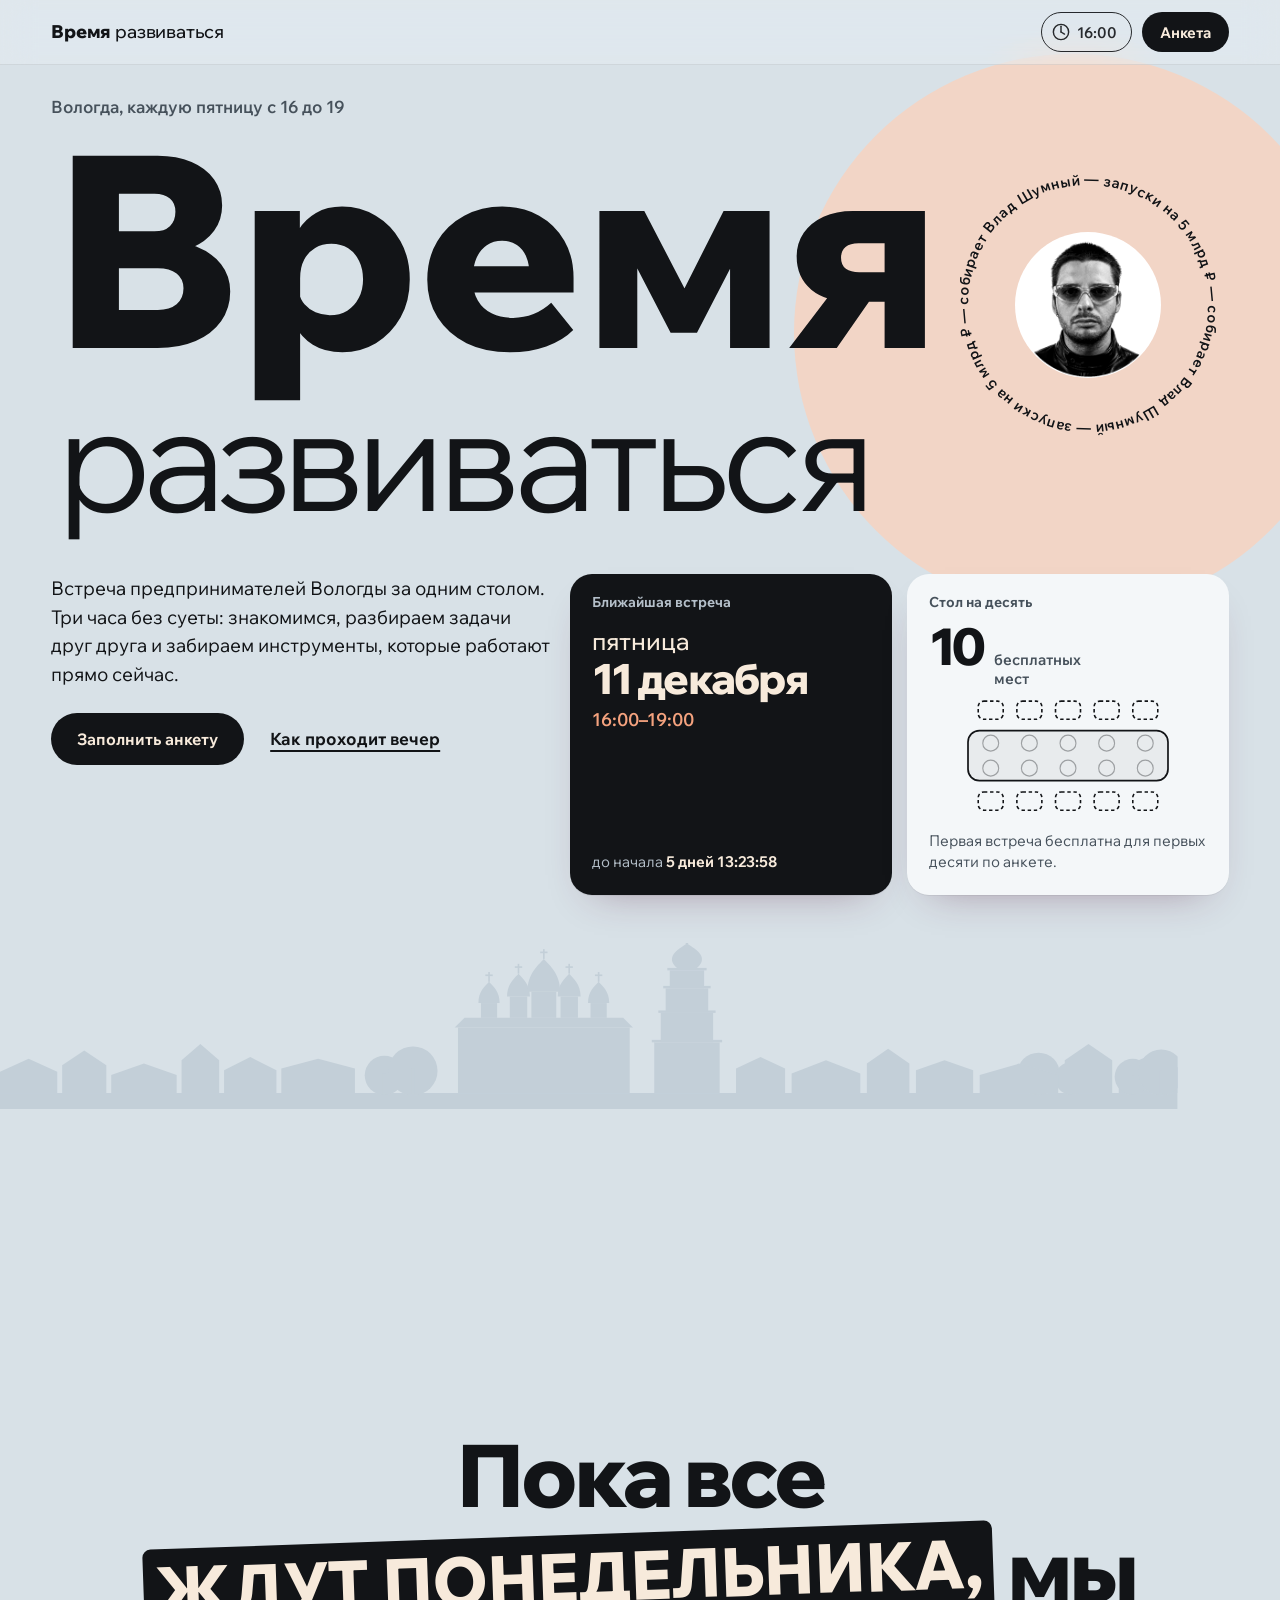
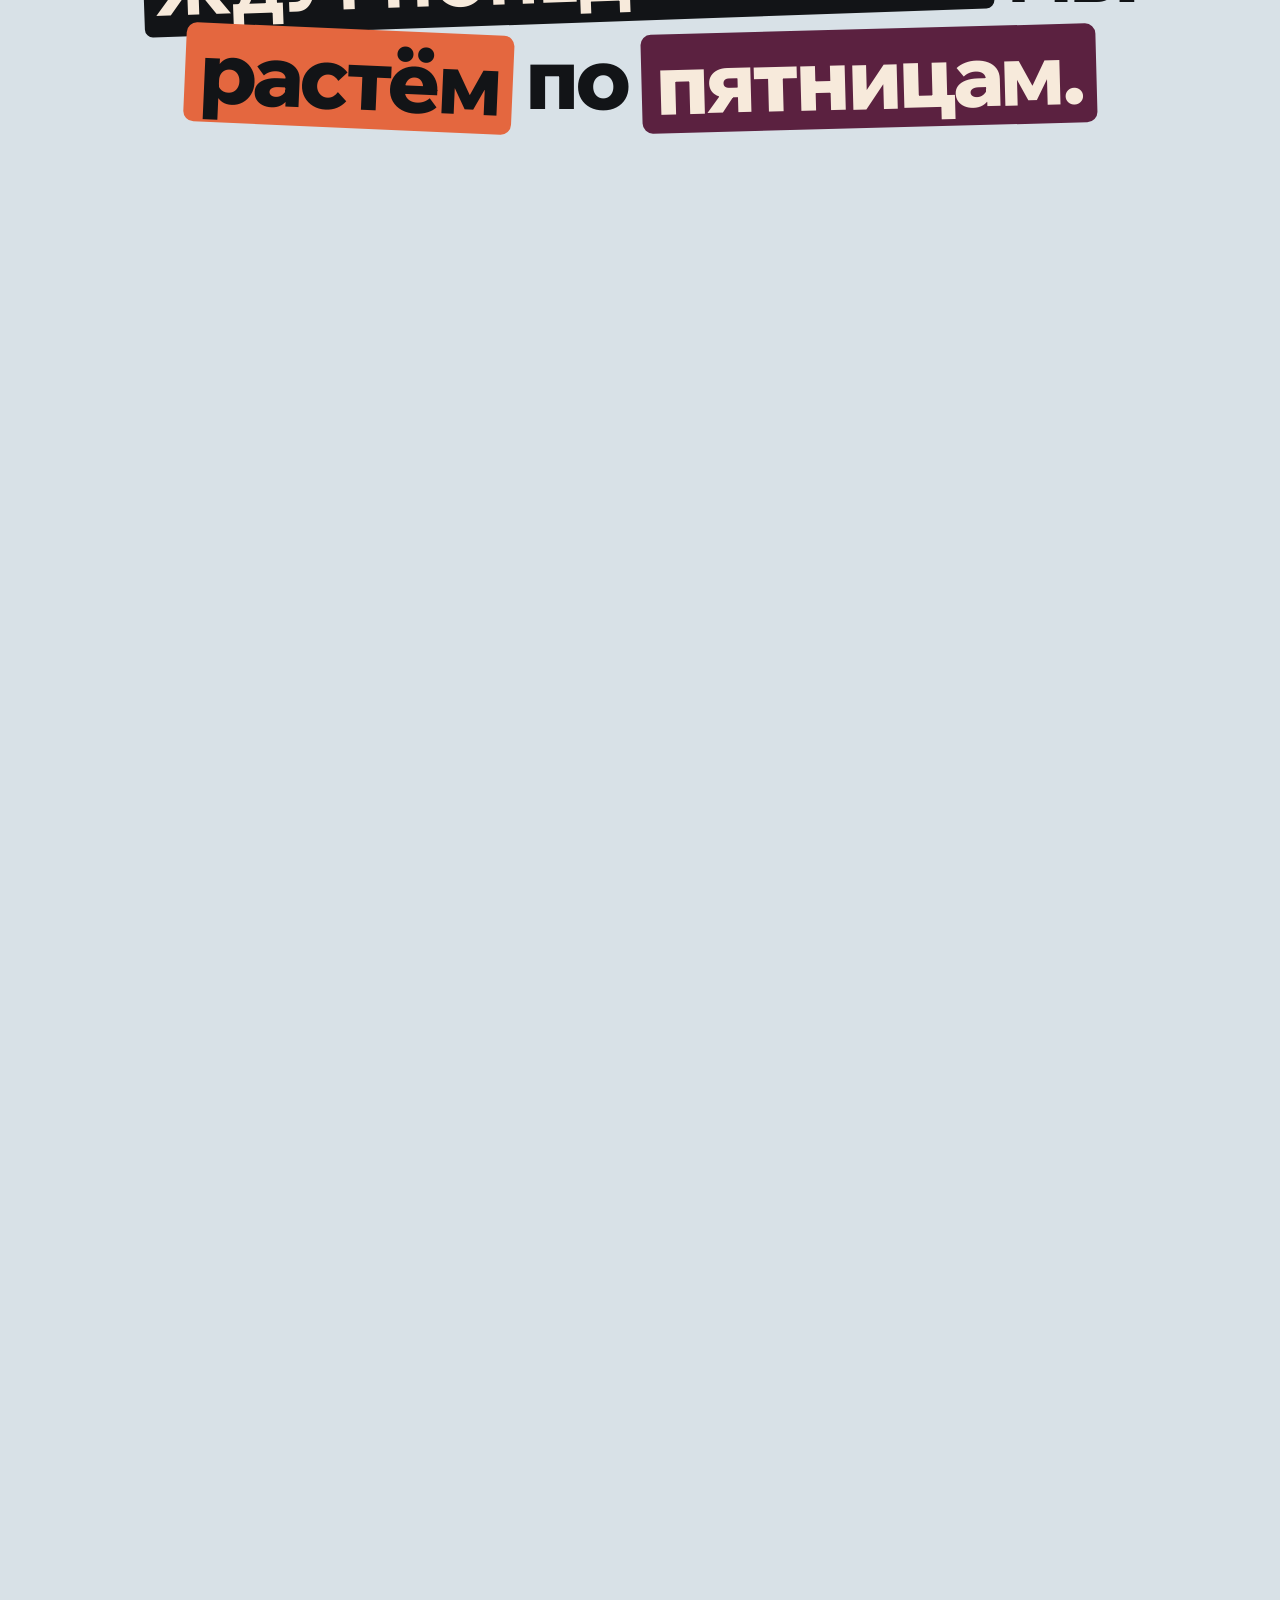
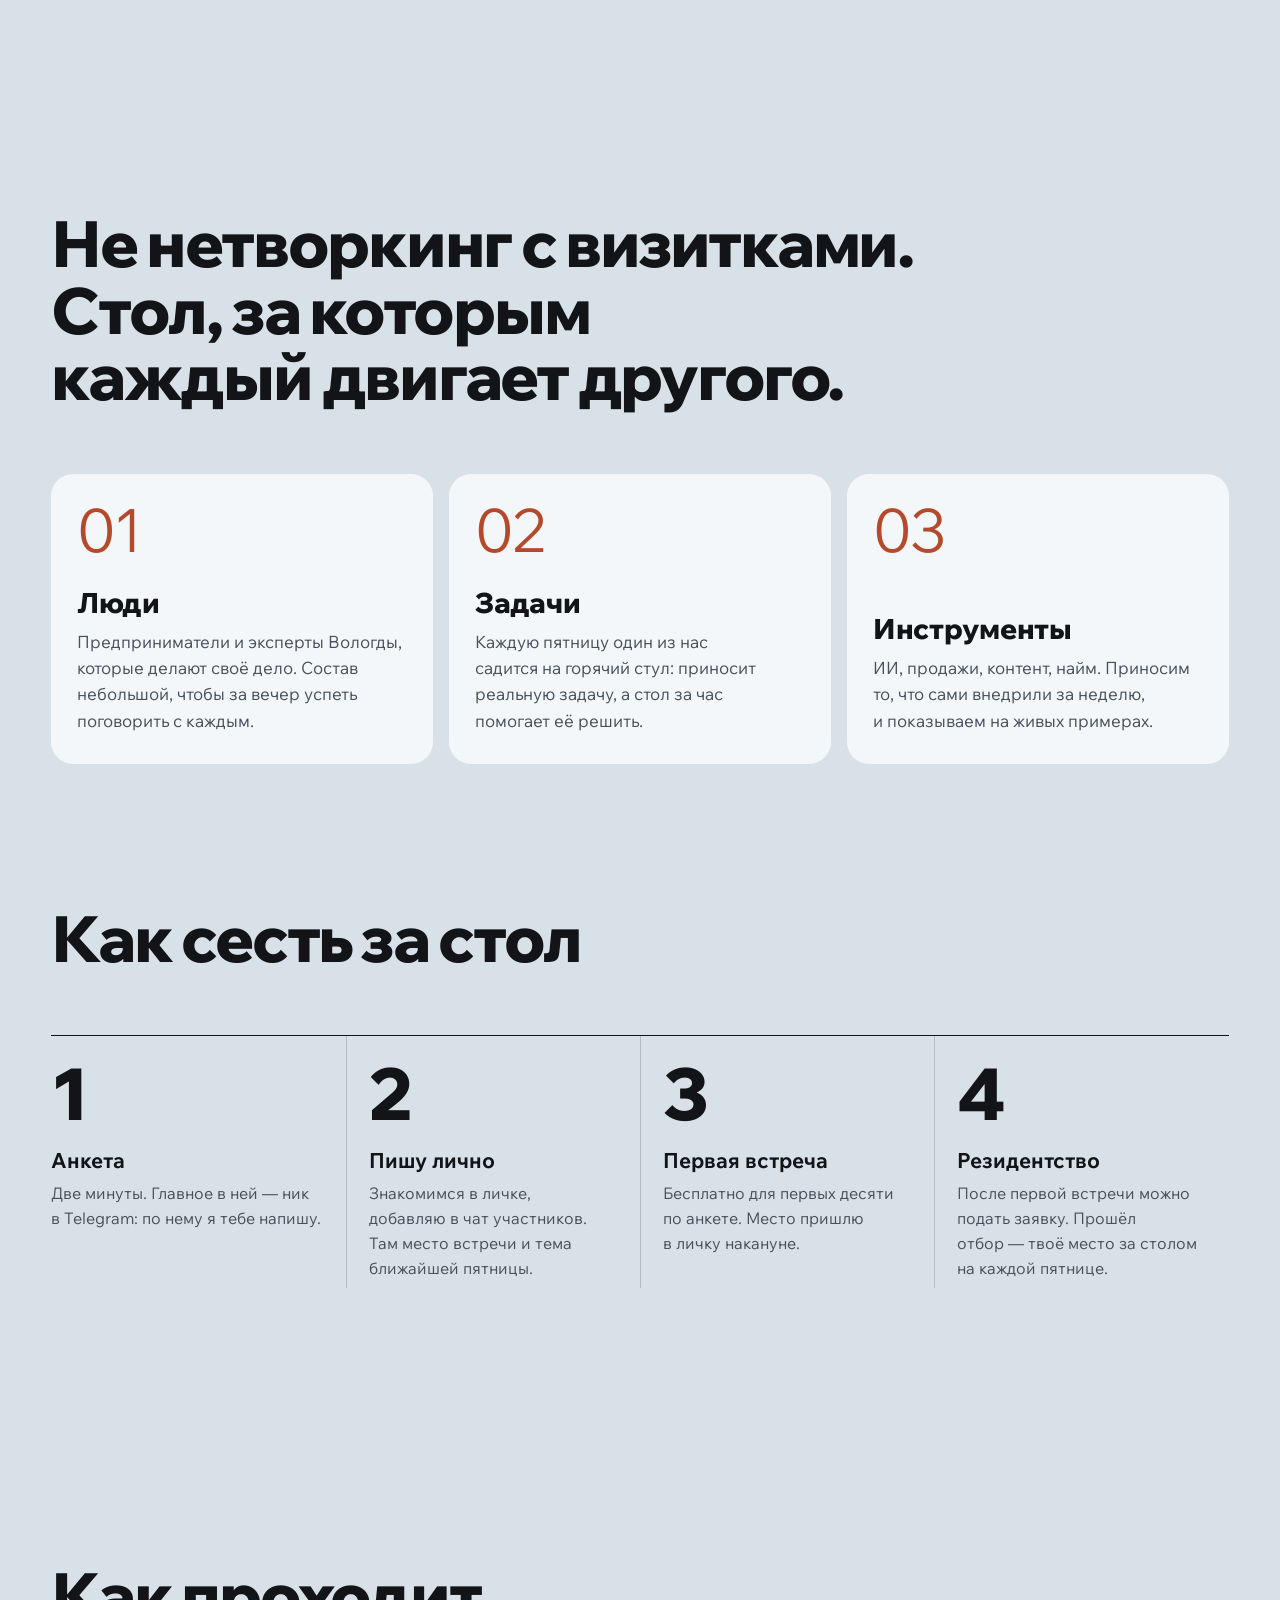
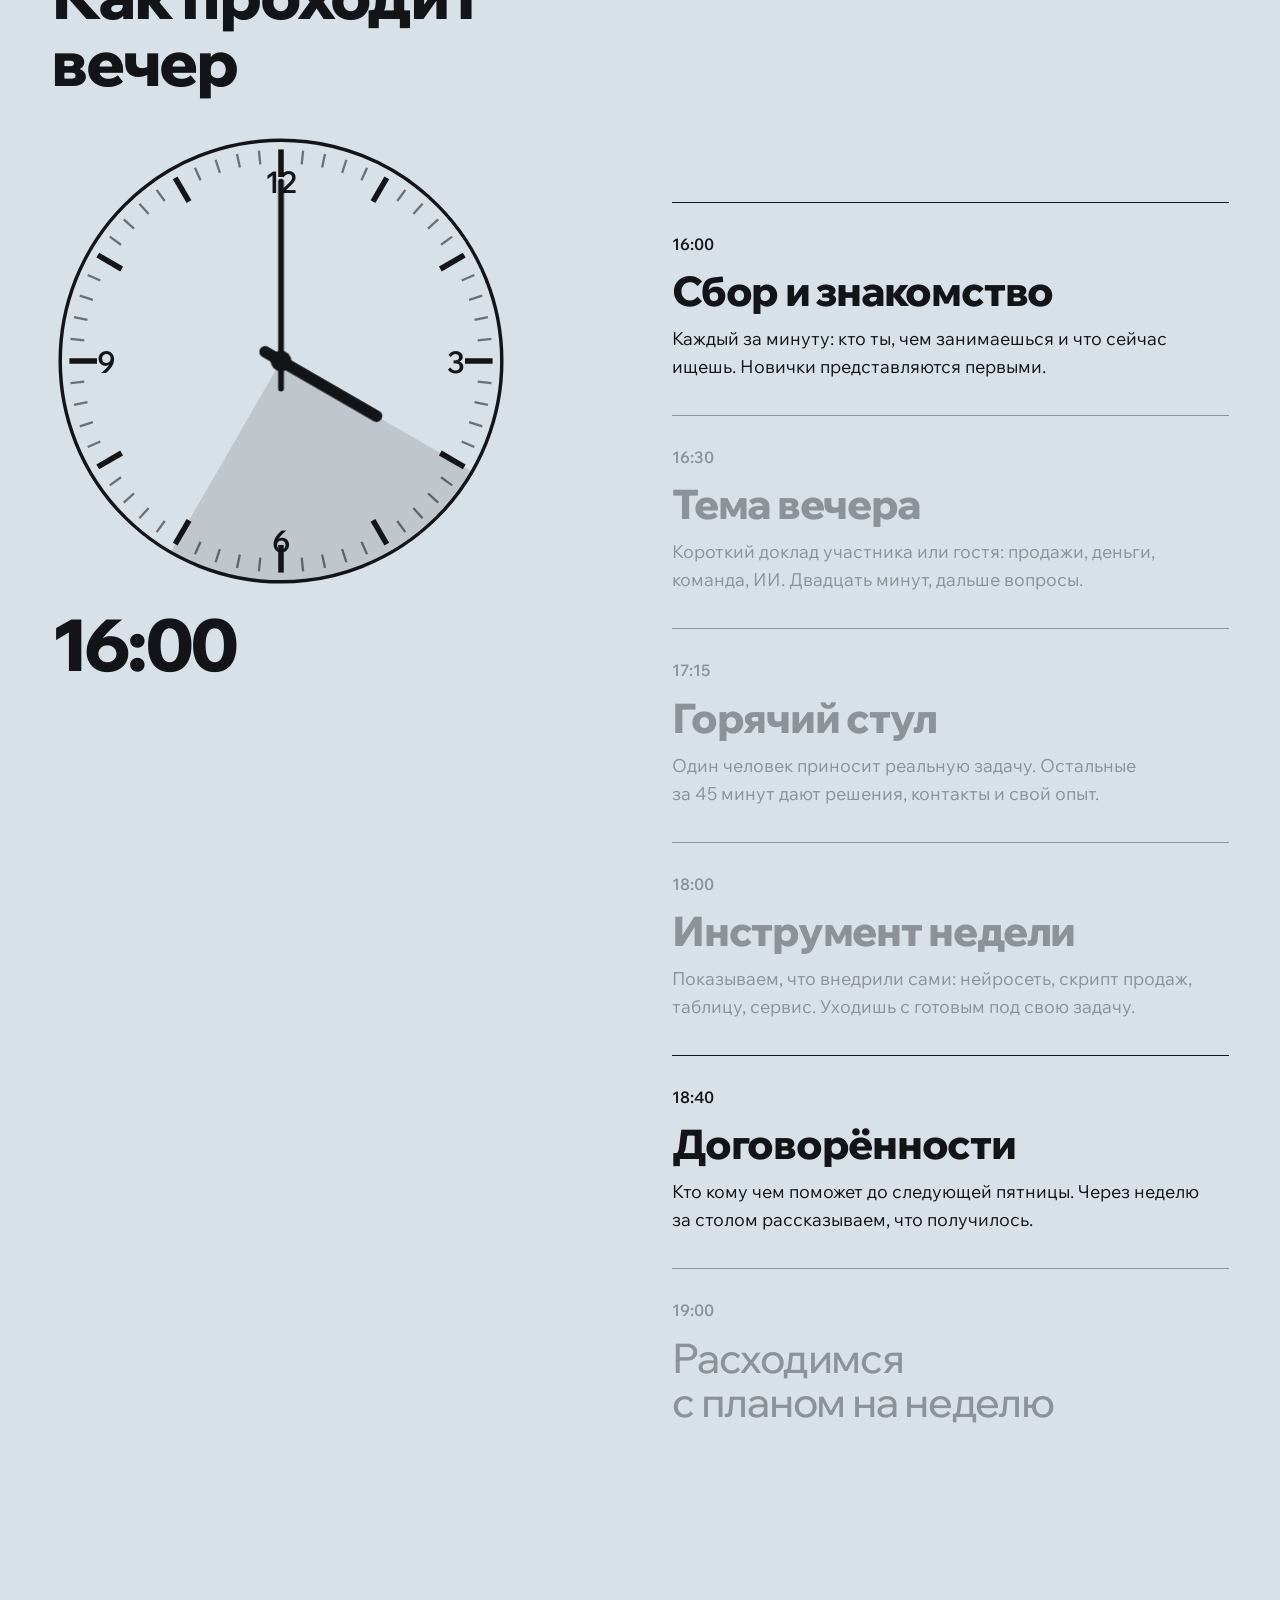
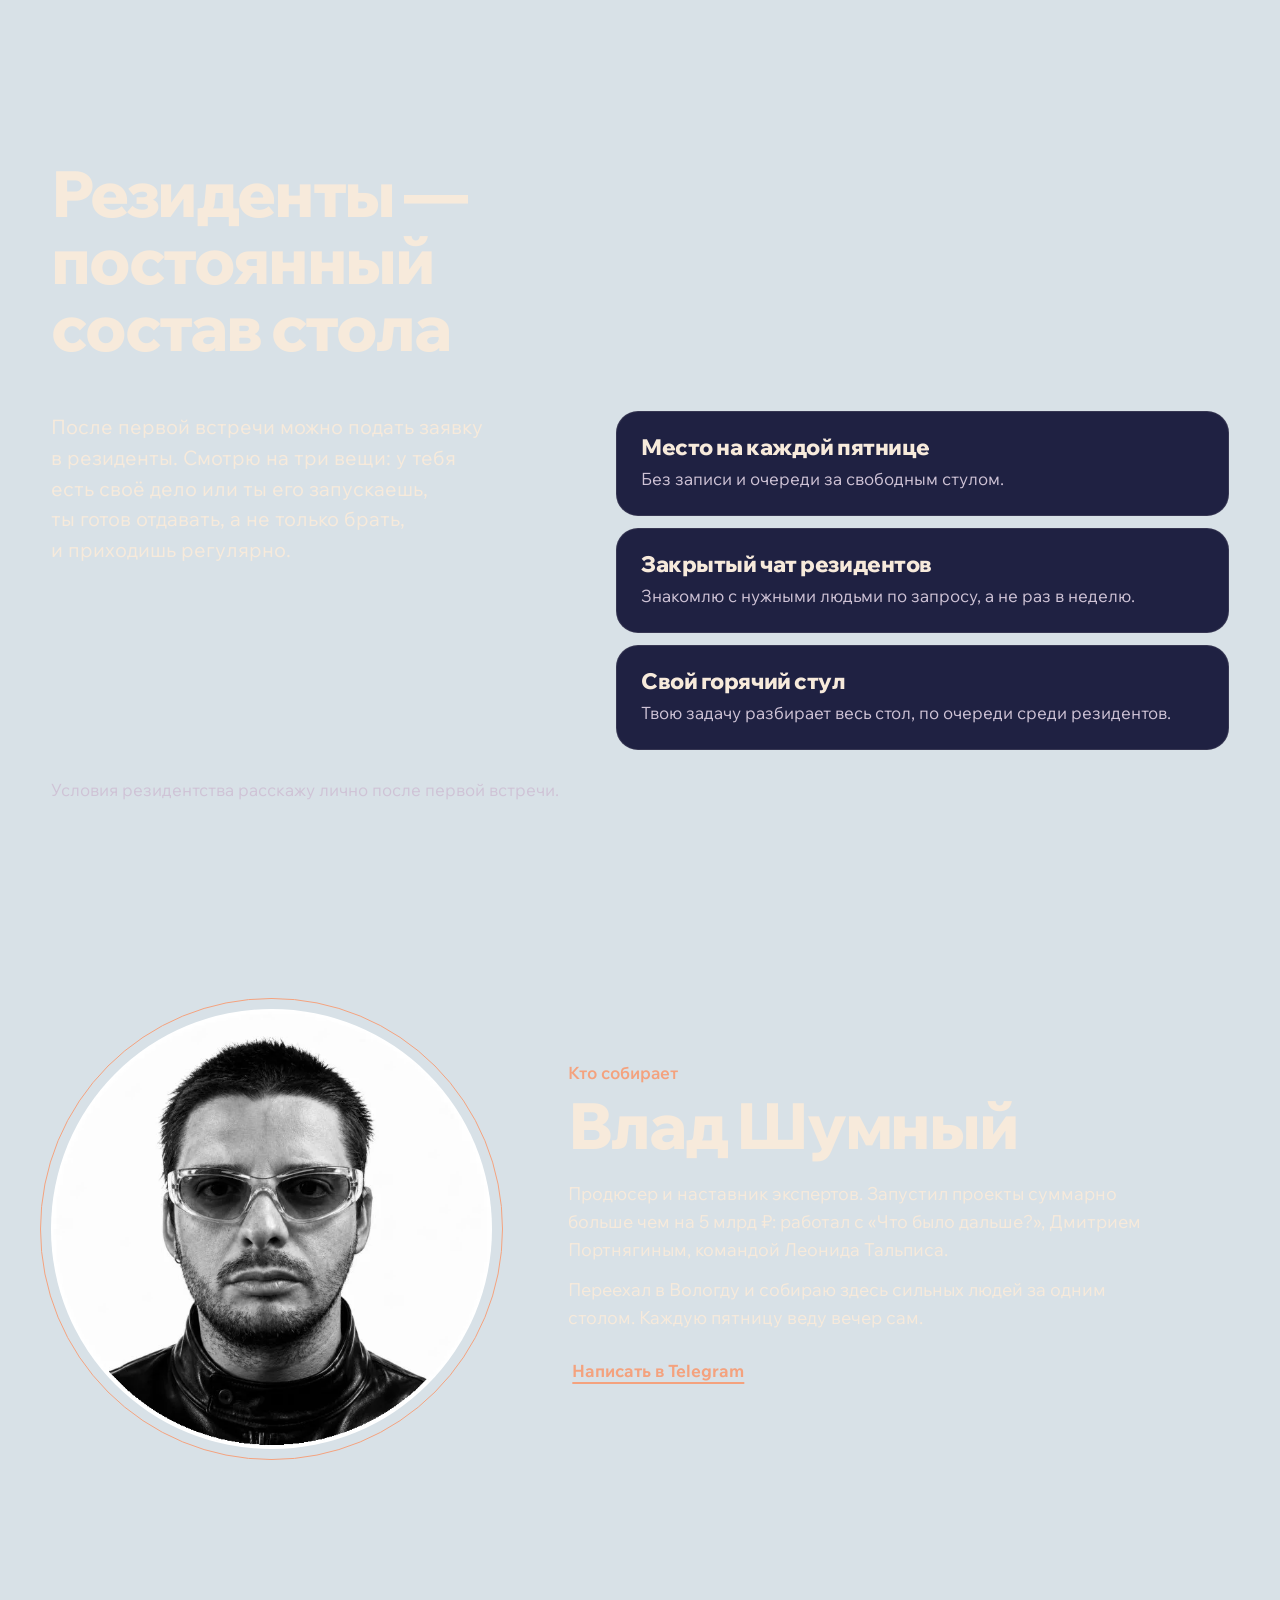
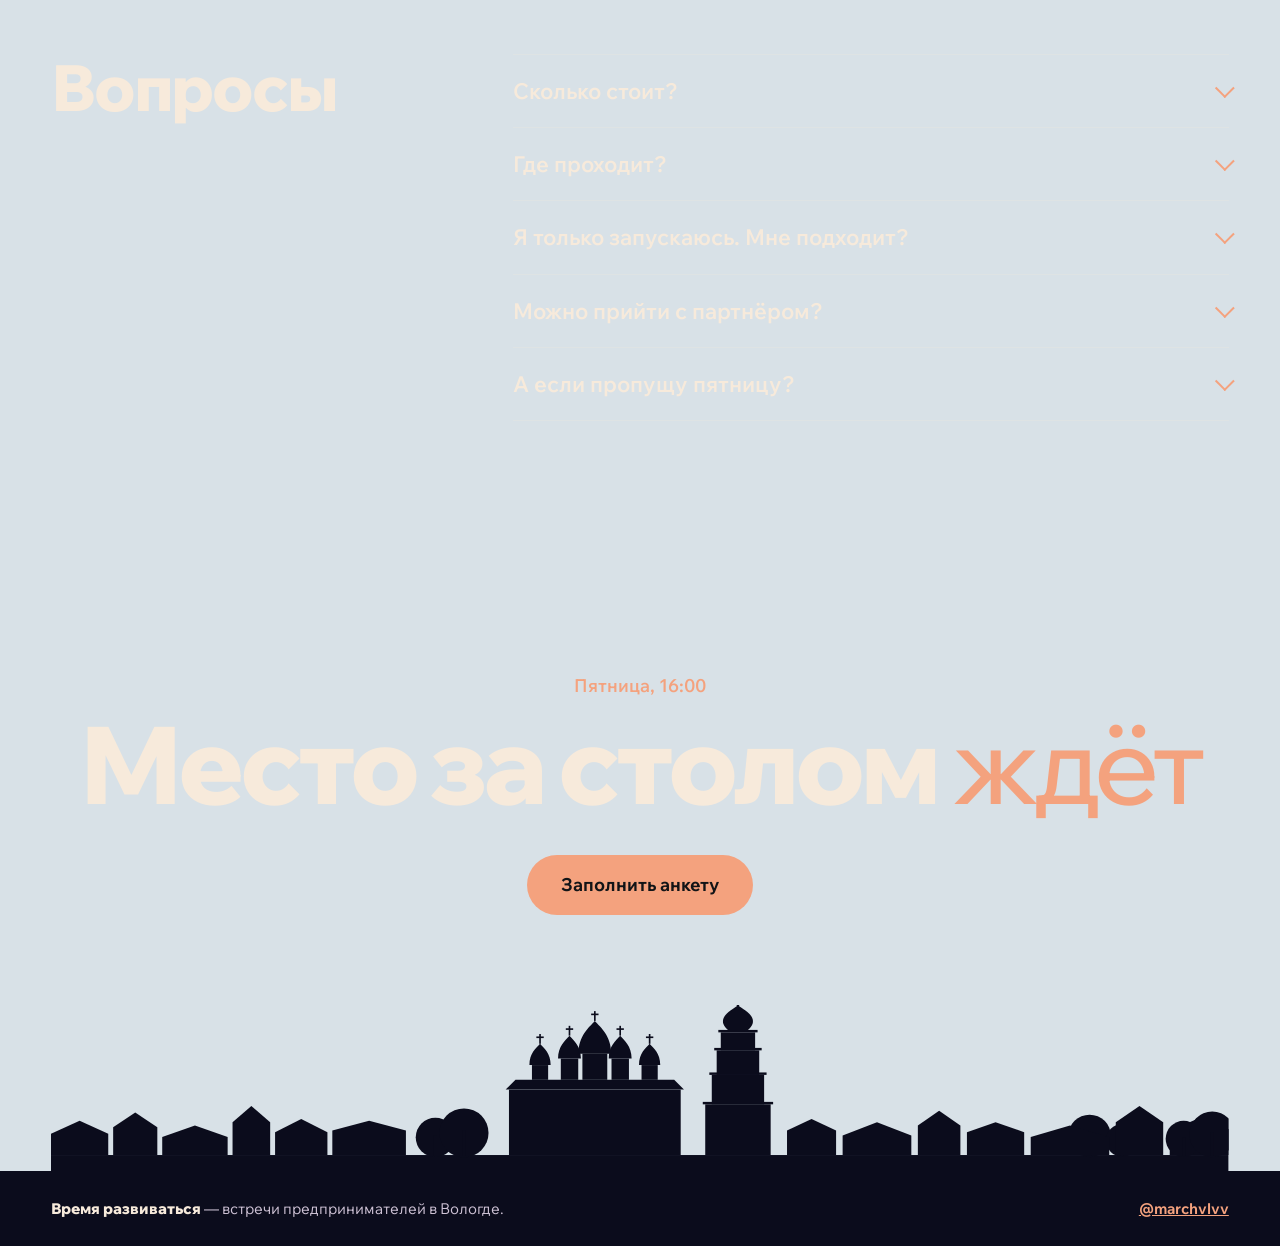
==== commit afc72e2f: "Читаемый шрифт, длинный стол с тарелками, без ресторана, дата 20 ноября Co-Authored-By: Claude Opus " ====
--- a/index.html
+++ b/index.html
@@ -4,7 +4,7 @@
 <meta charset="utf-8">
 <meta name="viewport" content="width=device-width, initial-scale=1, viewport-fit=cover">
 <title>Время развиваться — встречи предпринимателей в Вологде</title>
-<meta name="description" content="Каждую пятницу с 16 до 19 предприниматели Вологды собираются за одним столом в ресторане: знакомства, разбор задач и инструменты, которые работают. Первая встреча бесплатна для первых десяти.">
+<meta name="description" content="Каждую пятницу с 16 до 19 предприниматели Вологды собираются за одним столом: знакомства, разбор задач и инструменты, которые работают. Первая встреча бесплатна для первых десяти.">
 <meta name="theme-color" content="#D8E1E7">
 <meta property="og:type" content="website">
 <meta property="og:title" content="Время развиваться — пятницы в Вологде">
@@ -13,7 +13,7 @@
 <link rel="icon" href="img/favicon.svg" type="image/svg+xml">
 <link rel="preconnect" href="https://fonts.googleapis.com">
 <link rel="preconnect" href="https://fonts.gstatic.com" crossorigin>
-<link href="https://fonts.googleapis.com/css2?family=Noto+Serif+Display:ital,wght@0,300..900;1,300..700&family=Wix+Madefor+Text:wght@400..800&display=swap" rel="stylesheet">
+<link href="https://fonts.googleapis.com/css2?family=Wix+Madefor+Display:wght@400..800&family=Wix+Madefor+Text:wght@400..800&display=swap" rel="stylesheet">
 <script>
 /* сборку первого экрана курсорами показываем один раз за визит; ?intro=1 повторяет */
 (function(){try{var q=new URLSearchParams(location.search),m=q.get("motion");var on=m==="1"||(m!=="0"&&localStorage.getItem("motion")==="1");var r=matchMedia("(prefers-reduced-motion: reduce)").matches;var seen=q.get("intro")==="1"?null:sessionStorage.getItem("vr-intro");if((!r||on)&&!seen&&!location.hash)document.documentElement.classList.add("assembling")}catch(e){}})();
@@ -63,7 +63,7 @@
 
     <div class="hero-grid">
       <div class="hero-lead reveal">
-        <p class="lead">Встреча предпринимателей в&nbsp;ресторане в&nbsp;центре Вологды. Три часа без суеты: знакомимся, разбираем задачи друг друга и&nbsp;забираем инструменты, которые работают прямо сейчас.</p>
+        <p class="lead">Встреча предпринимателей Вологды за одним столом. Три часа без суеты: знакомимся, разбираем задачи друг друга и&nbsp;забираем инструменты, которые работают прямо сейчас.</p>
         <div class="cta-row">
           <button class="btn btn-ink" type="button" data-open-form>Заполнить анкету</button>
           <a class="link" href="#vecher">Как проходит вечер</a>
@@ -81,7 +81,8 @@
 
       <article class="tile tile-table reveal tilt" id="seats">
         <p class="tile-label">Стол на&nbsp;десять</p>
-        <svg class="table" viewBox="0 0 160 160" aria-hidden="true" id="chairs"></svg>
+        <div class="seats-head"><span class="seats-num" id="seats-num">10</span><span class="seats-of" id="seats-of">мест<br>свободно</span></div>
+        <svg class="table" viewBox="0 0 220 112" aria-hidden="true" id="chairs"></svg>
         <p class="seats-text" id="seats-text">Первая встреча бесплатна для первых десяти по&nbsp;анкете.</p>
         <i class="glare" aria-hidden="true"></i>
       </article>
@@ -140,12 +141,12 @@
       <li class="step reveal">
         <span class="step-n">2</span>
         <h3>Пишу лично</h3>
-        <p>Знакомимся в&nbsp;личке, добавляю в&nbsp;чат участников. Там адрес ресторана и&nbsp;тема ближайшей пятницы.</p>
+        <p>Знакомимся в&nbsp;личке, добавляю в&nbsp;чат участников. Там место встречи и тема ближайшей пятницы.</p>
       </li>
       <li class="step reveal">
         <span class="step-n">3</span>
         <h3>Первая встреча</h3>
-        <p>Бесплатно для первых десяти по&nbsp;анкете. Еду и&nbsp;напитки в&nbsp;ресторане каждый заказывает сам.</p>
+        <p>Бесплатно для первых десяти по анкете. Место пришлю в личку накануне.</p>
       </li>
       <li class="step reveal">
         <span class="step-n">4</span>
@@ -239,8 +240,8 @@
   <section class="block night faq" aria-labelledby="faq-h">
     <h2 class="h2 reveal" id="faq-h">Вопросы</h2>
     <div class="qa">
-      <details class="reveal"><summary>Сколько стоит?</summary><p>Первая встреча бесплатна для первых десяти по&nbsp;анкете. Еду и&nbsp;напитки в&nbsp;ресторане каждый оплачивает сам. Условия резидентства обсудим после первой встречи.</p></details>
-      <details class="reveal"><summary>Где проходит?</summary><p>В&nbsp;ресторане в&nbsp;центре Вологды. Адрес пришлю в&nbsp;личку и&nbsp;закреплю в&nbsp;чате участников.</p></details>
+      <details class="reveal"><summary>Сколько стоит?</summary><p>Первая встреча бесплатна для первых десяти по&nbsp;анкете. Условия резидентства обсудим после первой встречи.</p></details>
+      <details class="reveal"><summary>Где проходит?</summary><p>В Вологде. Точное место пришлю в личку и закреплю в чате участников.</p></details>
       <details class="reveal"><summary>Я&nbsp;только запускаюсь. Мне подходит?</summary><p>Да, если ты уже делаешь, а&nbsp;не&nbsp;только думаешь. За&nbsp;столом полезно видеть людей на&nbsp;шаг впереди.</p></details>
       <details class="reveal"><summary>Можно прийти с&nbsp;партнёром?</summary><p>Можно, но&nbsp;пусть он тоже заполнит анкету: так я&nbsp;заранее знаю, кто придёт, и&nbsp;смогу познакомить вас с&nbsp;нужными людьми.</p></details>
       <details class="reveal"><summary>А&nbsp;если пропущу пятницу?</summary><p>Ничего страшного, приходи на&nbsp;следующую. Резидентам важно бывать регулярно, остальным — когда получается.</p></details>
--- a/style.css
+++ b/style.css
@@ -18,7 +18,7 @@
   --fg-2: var(--ink-2);
   --r: 22px;
   --r-sm: 14px;
-  --serif: "Noto Serif Display", "Times New Roman", serif;
+  --serif: "Wix Madefor Display", -apple-system, BlinkMacSystemFont, "Segoe UI", sans-serif;
   --sans: "Wix Madefor Text", -apple-system, BlinkMacSystemFont, "Segoe UI", sans-serif;
   --gut: clamp(16px, 4vw, 56px);
   --ease: cubic-bezier(.2, .8, .2, 1);
@@ -76,8 +76,8 @@
   transition: background-color .5s var(--ease), border-color .5s var(--ease);
 }
 :root[data-dark] .bar { background: rgba(20, 21, 43, .38); border-color: rgba(247, 234, 219, .1); }
-.brand { font: 600 19px/1 var(--serif); text-decoration: none; white-space: nowrap; letter-spacing: -.01em; }
-.brand em { font-style: italic; font-weight: 400; }
+.brand { font: 500 18px/1 var(--serif); text-decoration: none; white-space: nowrap; letter-spacing: -.01em; }
+.brand em { font-style: normal; font-weight: 800; }
 .bar-right { display: flex; align-items: center; gap: 10px; }
 .clockpill {
   display: inline-flex; align-items: center; gap: 7px; height: 40px; padding: 0 14px 0 10px;
@@ -117,9 +117,9 @@
   align-items: end;
 }
 .kicker { grid-area: kicker; font: 600 17px/1.3 var(--sans); color: var(--fg-2); margin-bottom: 8px; }
-.title { grid-area: title; font-family: var(--serif); line-height: .8; letter-spacing: -.035em; color: var(--fg); }
+.title { grid-area: title; font-family: var(--serif); line-height: .9; letter-spacing: -.045em; color: var(--fg); }
 .t1 { display: block; font-weight: 800; font-size: clamp(104px, 21vw, 340px); }
-.t2 { display: block; font-weight: 300; font-style: italic; font-size: clamp(60px, 12.6vw, 204px); letter-spacing: -.03em; margin-top: .06em; padding-left: .06em; }
+.t2 { display: block; font-weight: 400; font-size: clamp(56px, 11.4vw, 184px); letter-spacing: -.045em; margin-top: .16em; padding-left: .04em; }
 .portrait {
   grid-area: portrait; position: relative; align-self: start; justify-self: end;
   width: clamp(180px, 22vw, 300px); aspect-ratio: 1; margin-top: clamp(12px, 3vw, 40px);
@@ -148,24 +148,28 @@
 .tile-label { font: 700 14px/1.2 var(--sans); color: var(--ink-2); }
 .tile-date { background: var(--ink); color: var(--cream); display: flex; flex-direction: column; }
 .tile-date .tile-label { color: #B4BFC9; }
-.date-day { font: italic 400 26px/1 var(--serif); margin-top: 18px; }
-.date-num { font: 800 clamp(38px, 3.6vw, 52px)/.95 var(--serif); letter-spacing: -.02em; margin-top: 4px; }
+.date-day { font: 500 24px/1 var(--serif); margin-top: 18px; }
+.date-num { font: 800 clamp(34px, 3.3vw, 48px)/1 var(--serif); letter-spacing: -.04em; margin-top: 4px; }
 .date-time { font: 600 18px/1.2 var(--sans); color: var(--peach); margin-top: 10px; font-variant-numeric: tabular-nums; }
 .count { margin-top: auto; padding-top: 18px; font-size: 15px; color: #B4BFC9; font-variant-numeric: tabular-nums; }
 .count b { color: var(--cream); font-weight: 700; }
 
 .tile-table { display: flex; flex-direction: column; }
-.table { width: 132px; height: 132px; margin: 10px auto 6px; overflow: visible; }
-.table .t-top { fill: none; stroke: var(--ink); stroke-width: 1.5; }
-.table .t-cloth { fill: rgba(18, 20, 23, .05); }
-.chair { fill: transparent; stroke: var(--ink); stroke-width: 1.5; transform-box: fill-box; transform-origin: center; transition: fill .4s var(--ease); }
-.chair.is-taken { fill: var(--ink); }
+.table { width: 100%; max-width: 250px; height: auto; margin: 4px auto 10px; overflow: visible; }
+.t-board { fill: rgba(18, 20, 23, .05); stroke: var(--ink); stroke-width: 1.5; }
+.dish { fill: none; stroke: var(--ink); stroke-width: 1; opacity: .35; transition: opacity .4s, fill .4s; }
+.dish.is-taken { fill: var(--sunset); stroke: var(--ink); opacity: 1; }
+.chair { fill: transparent; stroke: var(--ink); stroke-width: 1.4; stroke-dasharray: 3 2.4; transform-box: fill-box; transform-origin: center; transition: fill .4s var(--ease); }
+.chair.is-taken { fill: var(--ink); stroke-dasharray: none; }
 .chair.is-pop { animation: pop .5s var(--ease); }
 .table.is-loading .chair { animation: pulse 1.2s ease-in-out infinite; }
 @keyframes pop { 0% { transform: scale(.4); } 70% { transform: scale(1.25); } 100% { transform: scale(1); } }
 @keyframes pulse { 50% { opacity: .35; } }
-.seats-text { font-size: 15px; line-height: 1.45; margin-top: auto; }
-.seats-text b { font-weight: 800; }
+.seats-head { display: flex; align-items: baseline; gap: 10px; margin-top: 12px; }
+.seats-num { font: 800 clamp(44px, 4vw, 60px)/.9 var(--serif); letter-spacing: -.05em; font-variant-numeric: tabular-nums; }
+.seats-of { font: 600 15px/1.25 var(--sans); color: var(--ink-2); }
+.seats-text { font-size: 15px; line-height: 1.45; margin-top: auto; color: var(--ink-2); }
+.seats-text b { font-weight: 800; color: var(--ink); }
 
 .glare {
   position: absolute; inset: 0; pointer-events: none; opacity: 0; border-radius: inherit;
@@ -179,22 +183,22 @@
 
 /* ---------- общие блоки ---------- */
 .block { padding: clamp(80px, 11vw, 150px) var(--gut); position: relative; }
-.h2 { font: 700 clamp(38px, 5.4vw, 80px)/1 var(--serif); letter-spacing: -.025em; max-width: 15em; }
+.h2 { font: 800 clamp(36px, 5vw, 74px)/1.04 var(--serif); letter-spacing: -.035em; max-width: 15em; }
 
 .cards { display: grid; grid-template-columns: repeat(3, minmax(0, 1fr)); gap: 16px; margin-top: clamp(36px, 5vw, 64px); }
 .card {
   position: relative; overflow: hidden; border-radius: var(--r); padding: 26px 26px 30px; min-height: 280px;
   background: var(--paper); display: flex; flex-direction: column; transform-style: preserve-3d; will-change: transform;
 }
-.card-n { font: italic 300 64px/1 var(--serif); color: #B4492C; }
-.card h3 { font: 700 30px/1.1 var(--serif); margin-top: auto; padding-top: 28px; letter-spacing: -.01em; }
+.card-n { font: 400 60px/1 var(--serif); letter-spacing: -.04em; color: #B4492C; }
+.card h3 { font: 800 28px/1.1 var(--serif); margin-top: auto; padding-top: 28px; letter-spacing: -.01em; }
 .card p { margin-top: 10px; color: var(--ink-2); }
 
 .path { padding-top: 0; }
 .steps { list-style: none; display: grid; grid-template-columns: repeat(4, minmax(0, 1fr)); gap: 0; margin-top: clamp(36px, 5vw, 64px); border-top: 1.5px solid var(--ink); }
 .step { padding: 22px 22px 8px 0; position: relative; }
 .step + .step { padding-left: 22px; border-left: 1px solid rgba(18, 20, 23, .18); }
-.step-n { font: 800 clamp(56px, 6vw, 88px)/1 var(--serif); letter-spacing: -.03em; display: block; }
+.step-n { font: 800 clamp(52px, 5.6vw, 80px)/1 var(--serif); letter-spacing: -.05em; display: block; }
 .step h3 { font: 700 21px/1.2 var(--sans); margin-top: 18px; }
 .step p { color: var(--ink-2); margin-top: 8px; font-size: 16px; }
 
@@ -216,15 +220,15 @@
 .hand-m line { stroke-width: 2.5; }
 .hand { transform-origin: 100px 100px; will-change: transform; }
 .dial-pin { fill: currentColor; }
-.dial-time { font: 800 clamp(48px, 6vw, 84px)/1 var(--serif); letter-spacing: -.02em; font-variant-numeric: tabular-nums; margin-top: 18px; }
+.dial-time { font: 800 clamp(44px, 5.6vw, 78px)/1 var(--serif); letter-spacing: -.04em; font-variant-numeric: tabular-nums; margin-top: 18px; }
 
 .slots { list-style: none; padding: 30svh 0 20svh; }
 .slot { padding: 28px 0 34px; border-top: 1px solid currentColor; opacity: .38; transition: opacity .5s var(--ease); }
 .slot.is-now { opacity: 1; }
 .slot time { font: 600 16px/1 var(--sans); font-variant-numeric: tabular-nums; }
-.slot h3 { font: 700 clamp(30px, 3.4vw, 48px)/1.05 var(--serif); letter-spacing: -.015em; margin-top: 12px; }
+.slot h3 { font: 800 clamp(28px, 3.2vw, 44px)/1.08 var(--serif); letter-spacing: -.03em; margin-top: 12px; }
 .slot p { margin-top: 12px; max-width: 30em; font-size: 18px; }
-.slot-end h3 { font-style: italic; font-weight: 400; }
+.slot-end h3 { font-weight: 500; }
 
 /* ---------- 19:00, ночь ---------- */
 .night { color: var(--cream); }
@@ -236,7 +240,7 @@
   position: relative; overflow: hidden; display: grid; gap: 6px; padding: 22px 24px; border-radius: var(--r);
   background: var(--night-2); border: 1px solid rgba(247, 234, 219, .1); transform-style: preserve-3d; will-change: transform;
 }
-.perk b { font: 700 24px/1.15 var(--serif); }
+.perk b { font: 800 22px/1.2 var(--serif); letter-spacing: -.02em; }
 .perk span { color: var(--cream-2); }
 .perk .glare { background: radial-gradient(circle at var(--gx, 50%) var(--gy, 50%), rgba(244, 162, 126, .22), transparent 55%); }
 .res-note { margin-top: 28px; color: var(--cream-2); }
@@ -266,8 +270,8 @@
 
 .final { position: relative; text-align: center; padding: clamp(90px, 12vw, 170px) var(--gut) 0; display: flex; flex-direction: column; align-items: center; }
 .final-time { font: 600 18px/1 var(--sans); color: var(--peach); font-variant-numeric: tabular-nums; }
-.final-h { font: 800 clamp(54px, 9vw, 150px)/.9 var(--serif); letter-spacing: -.035em; margin: 18px 0 40px; }
-.final-h em { font-style: italic; font-weight: 300; color: var(--peach); }
+.final-h { font: 800 clamp(50px, 8.4vw, 140px)/.95 var(--serif); letter-spacing: -.045em; margin: 18px 0 40px; }
+.final-h em { font-style: normal; font-weight: 500; color: var(--peach); }
 .skyline-night { fill: #0B0C1C; margin-top: clamp(50px, 7vw, 90px); }
 .final .skyline { width: calc(100% + 2 * var(--gut)); margin-left: calc(-1 * var(--gut)); margin-right: calc(-1 * var(--gut)); }
 
@@ -275,7 +279,7 @@
   background: #0B0C1C; display: flex; flex-wrap: wrap; justify-content: space-between; gap: 8px 24px;
   padding: 26px var(--gut) calc(26px + env(safe-area-inset-bottom)); color: var(--cream-2); font-size: 15px;
 }
-.foot em { font-family: var(--serif); color: var(--cream); }
+.foot em { font-style: normal; font-family: var(--serif); font-weight: 800; color: var(--cream); }
 .foot a { color: var(--peach); font-weight: 700; }
 
 /* ---------- появление ---------- */
@@ -310,7 +314,7 @@
 .icon-btn svg { width: 22px; height: 22px; fill: none; stroke: currentColor; stroke-width: 2; stroke-linecap: round; stroke-linejoin: round; }
 .sheet-body { overflow-y: auto; overscroll-behavior: contain; padding: 8px 24px 0; display: flex; flex-direction: column; flex: 1; min-height: 0; }
 .pane { border: 0; min-width: 0; }
-.pane-h { font: 700 34px/1.1 var(--serif); letter-spacing: -.015em; margin: 14px 0 18px; padding: 0; }
+.pane-h { font: 800 32px/1.1 var(--serif); letter-spacing: -.03em; margin: 14px 0 18px; padding: 0; }
 .field { margin-bottom: 18px; }
 .field label, .label { display: block; font-weight: 700; font-size: 16px; margin-bottom: 8px; }
 .field label span, .label span { font-weight: 400; color: var(--ink-2); font-size: 14px; margin-left: 4px; }
@@ -385,7 +389,7 @@
   .dial { width: 92px; flex: none; }
   .dial-nums { display: none; }
   .dial-time { margin: 0; font-size: 44px; }
-  .evening::before { content: "Как проходит вечер"; display: block; font: 700 clamp(38px, 9vw, 60px)/1 var(--serif); letter-spacing: -.025em; margin-bottom: 8px; }
+  .evening::before { content: "Как проходит вечер"; display: block; font: 800 clamp(36px, 8.6vw, 56px)/1.04 var(--serif); letter-spacing: -.035em; margin-bottom: 8px; }
   .slots { padding: 8px 0 12svh; }
   .slot { opacity: .45; }
 }
@@ -403,7 +407,8 @@
   .date-num { font-size: 30px; }
   .date-time { font-size: 15px; }
   .count { font-size: 13px; }
-  .table { width: 100px; height: 100px; }
+  .seats-num { font-size: 40px; }
+  .seats-of { font-size: 13px; }
   .seats-text { font-size: 13px; }
   .cta-row .btn { width: 100%; }
   .cta-row .link { margin: 0 auto; }
@@ -429,14 +434,14 @@
 .kinetic { position: relative; height: 240svh; }
 .kin-sticky { position: sticky; top: 0; height: 100svh; display: grid; place-items: center; padding: 80px var(--gut) 40px; overflow: hidden; }
 .kin-line {
-  font: 800 clamp(46px, 7.4vw, 124px)/1.08 var(--serif); letter-spacing: -.03em; text-align: center; max-width: 13em;
+  font: 800 clamp(42px, 6.8vw, 112px)/1.1 var(--serif); letter-spacing: -.045em; text-align: center; max-width: 13em;
   text-wrap: balance;
 }
 .w { display: inline-block; transform-origin: 50% 70%; }
 .plate { padding: 0 .16em .04em; border-radius: .12em; margin: .04em 0; }
 .plate-ink { background: var(--ink); color: var(--cream); font: 800 .78em/1.25 var(--sans); letter-spacing: -.02em; text-transform: uppercase; transform: rotate(-2deg); }
-.plate-coral { background: var(--sunset); color: var(--ink); font-style: italic; font-weight: 400; transform: rotate(2.5deg); }
-.plate-wine { background: var(--dusk); color: var(--cream); font-style: italic; font-weight: 300; transform: rotate(-1.5deg); }
+.plate-coral { background: var(--sunset); color: var(--ink); transform: rotate(2.5deg); }
+.plate-wine { background: var(--dusk); color: var(--cream); transform: rotate(-1.5deg); }
 .motion .kinetic .w { opacity: 0; }
 .motion .kinetic .w.on { animation: slam .55s cubic-bezier(.2, 1.4, .3, 1) forwards; }
 .motion .kinetic .plate.on { animation-name: slam-plate; }
@@ -448,7 +453,7 @@
 .motion .stamp svg { animation-play-state: running; }
 .stamp circle { fill: var(--ink); }
 .stamp text { font: 700 12.5px/1 var(--sans); fill: var(--peach); }
-.stamp .stamp-c { font: italic 400 30px/1 var(--serif); fill: var(--cream); text-anchor: middle; }
+.stamp .stamp-c { font: 800 28px/1 var(--serif); fill: var(--cream); text-anchor: middle; }
 .motion .stamp { opacity: 0; transform: scale(.3) rotate(-40deg); transition: opacity .4s, transform .6s cubic-bezier(.2, 1.5, .3, 1); }
 .motion .stamp.on { opacity: 1; transform: none; }
 
@@ -515,7 +520,7 @@
 }
 @media (max-width: 700px) {
   .hero { grid-template-columns: minmax(0, 1fr); }
-  .t2 { font-size: 16.2vw; }
+  .t2 { font-size: 15.6vw; }
 }
 @media (max-width: 410px) {
   .bar { gap: 6px; }
@@ -528,4 +533,4 @@
 @media (max-width: 700px) {
   .rec { top: auto; bottom: calc(14px + env(safe-area-inset-bottom)); }
 }
-@media (max-width: 700px) { .t1 { font-size: 27vw; } }
+@media (max-width: 700px) { .t1 { font-size: 28.5vw; } }
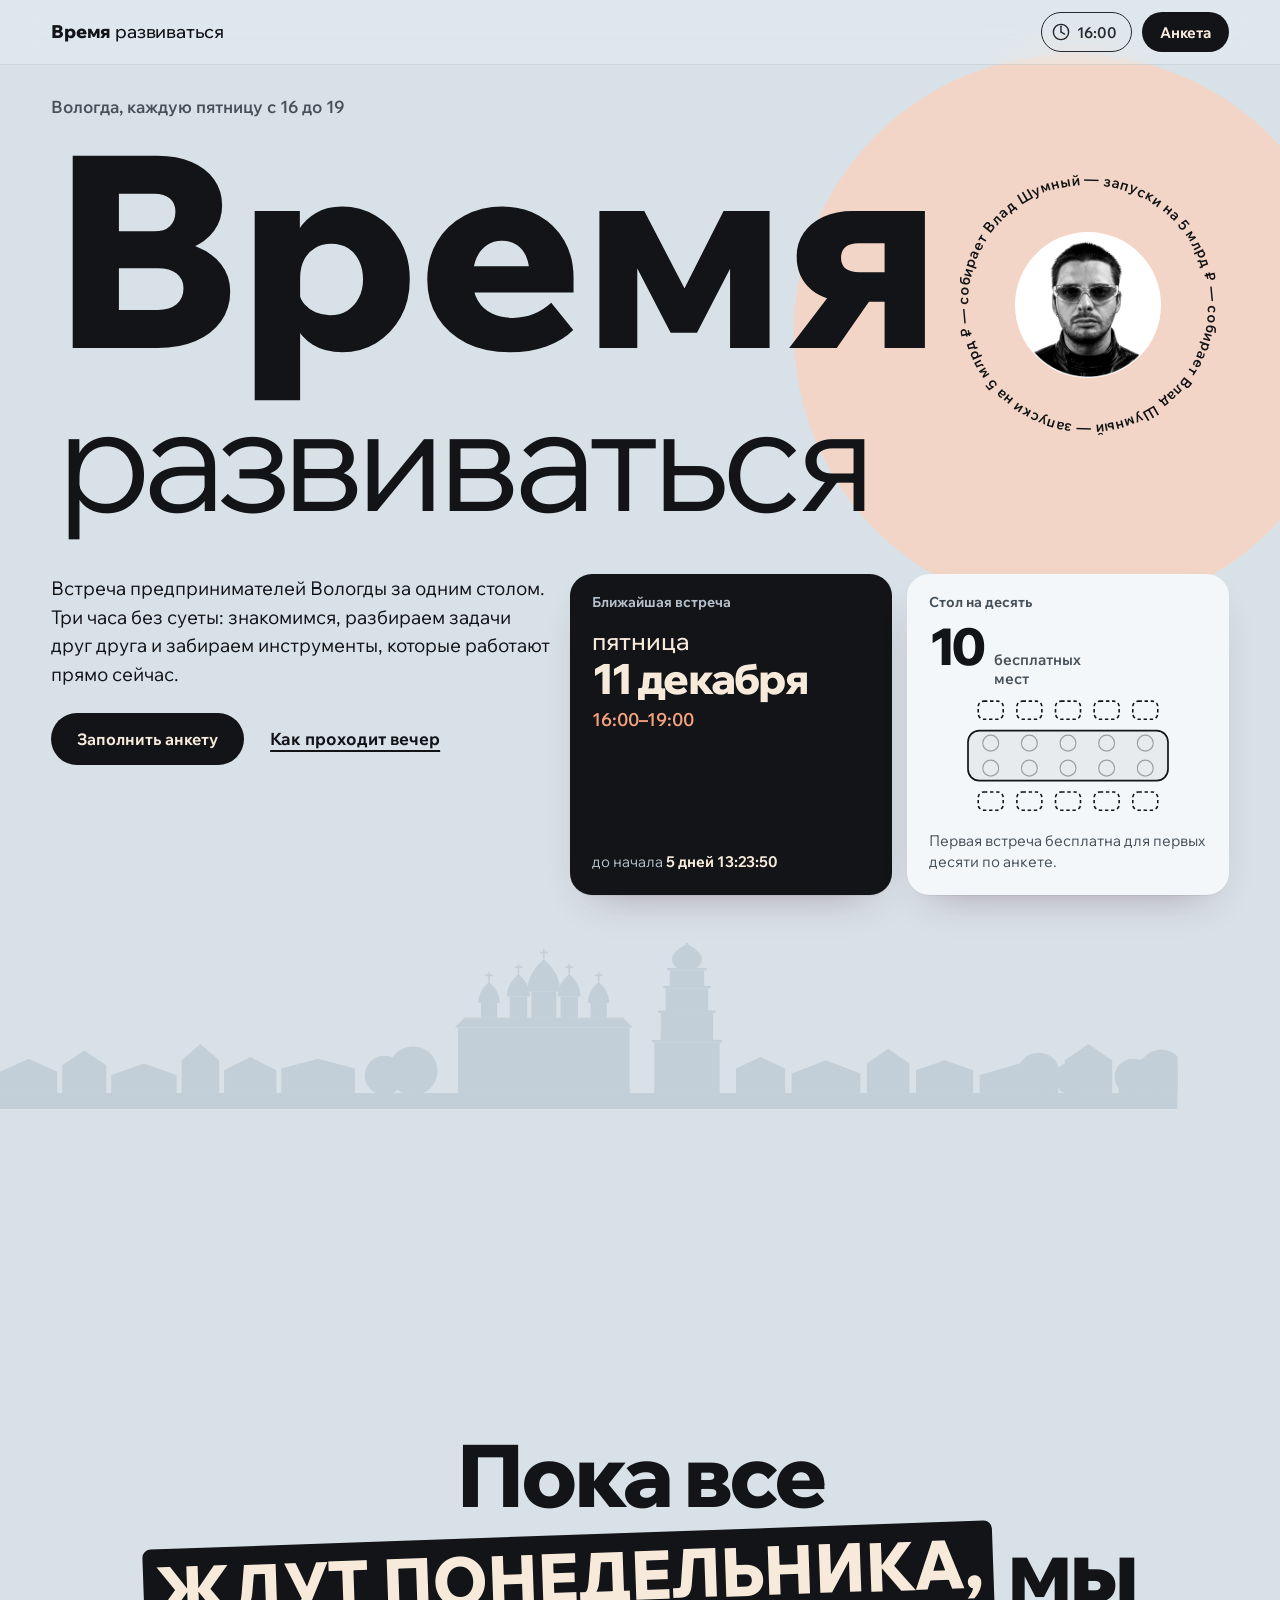
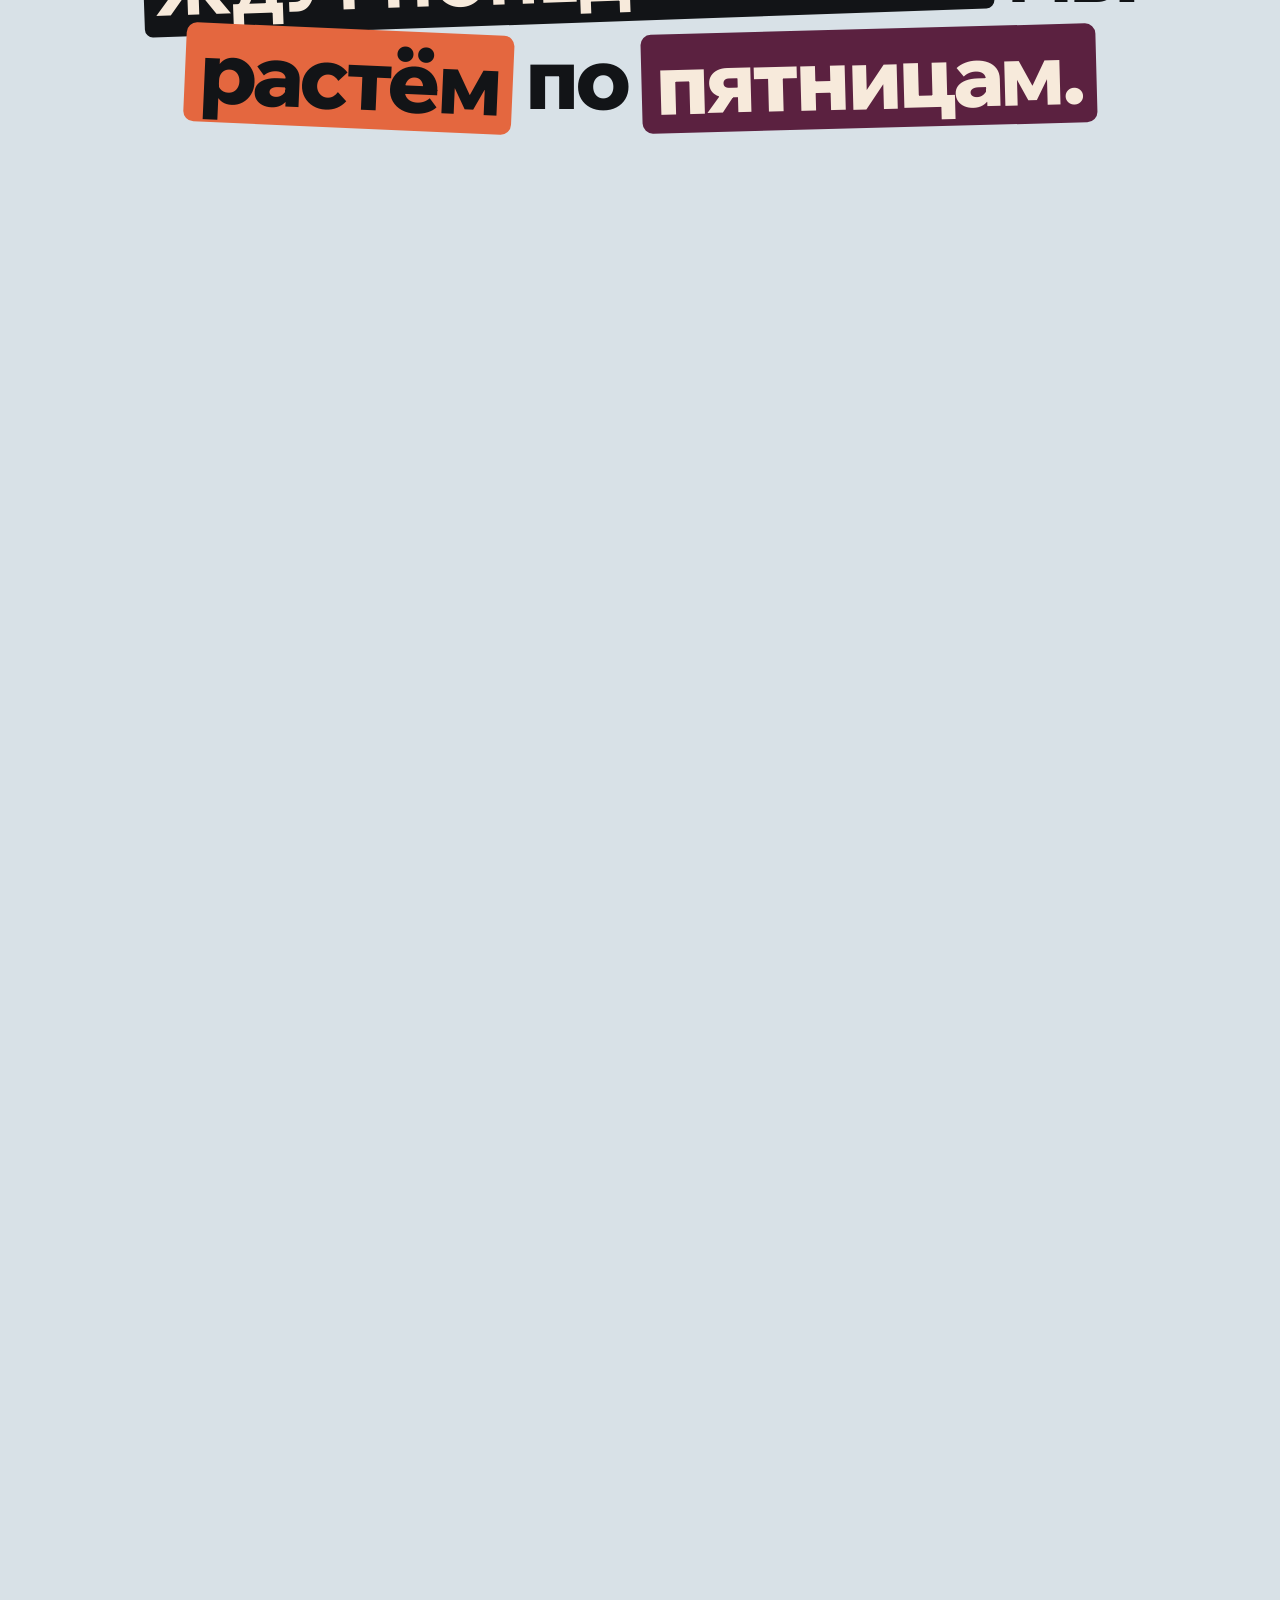
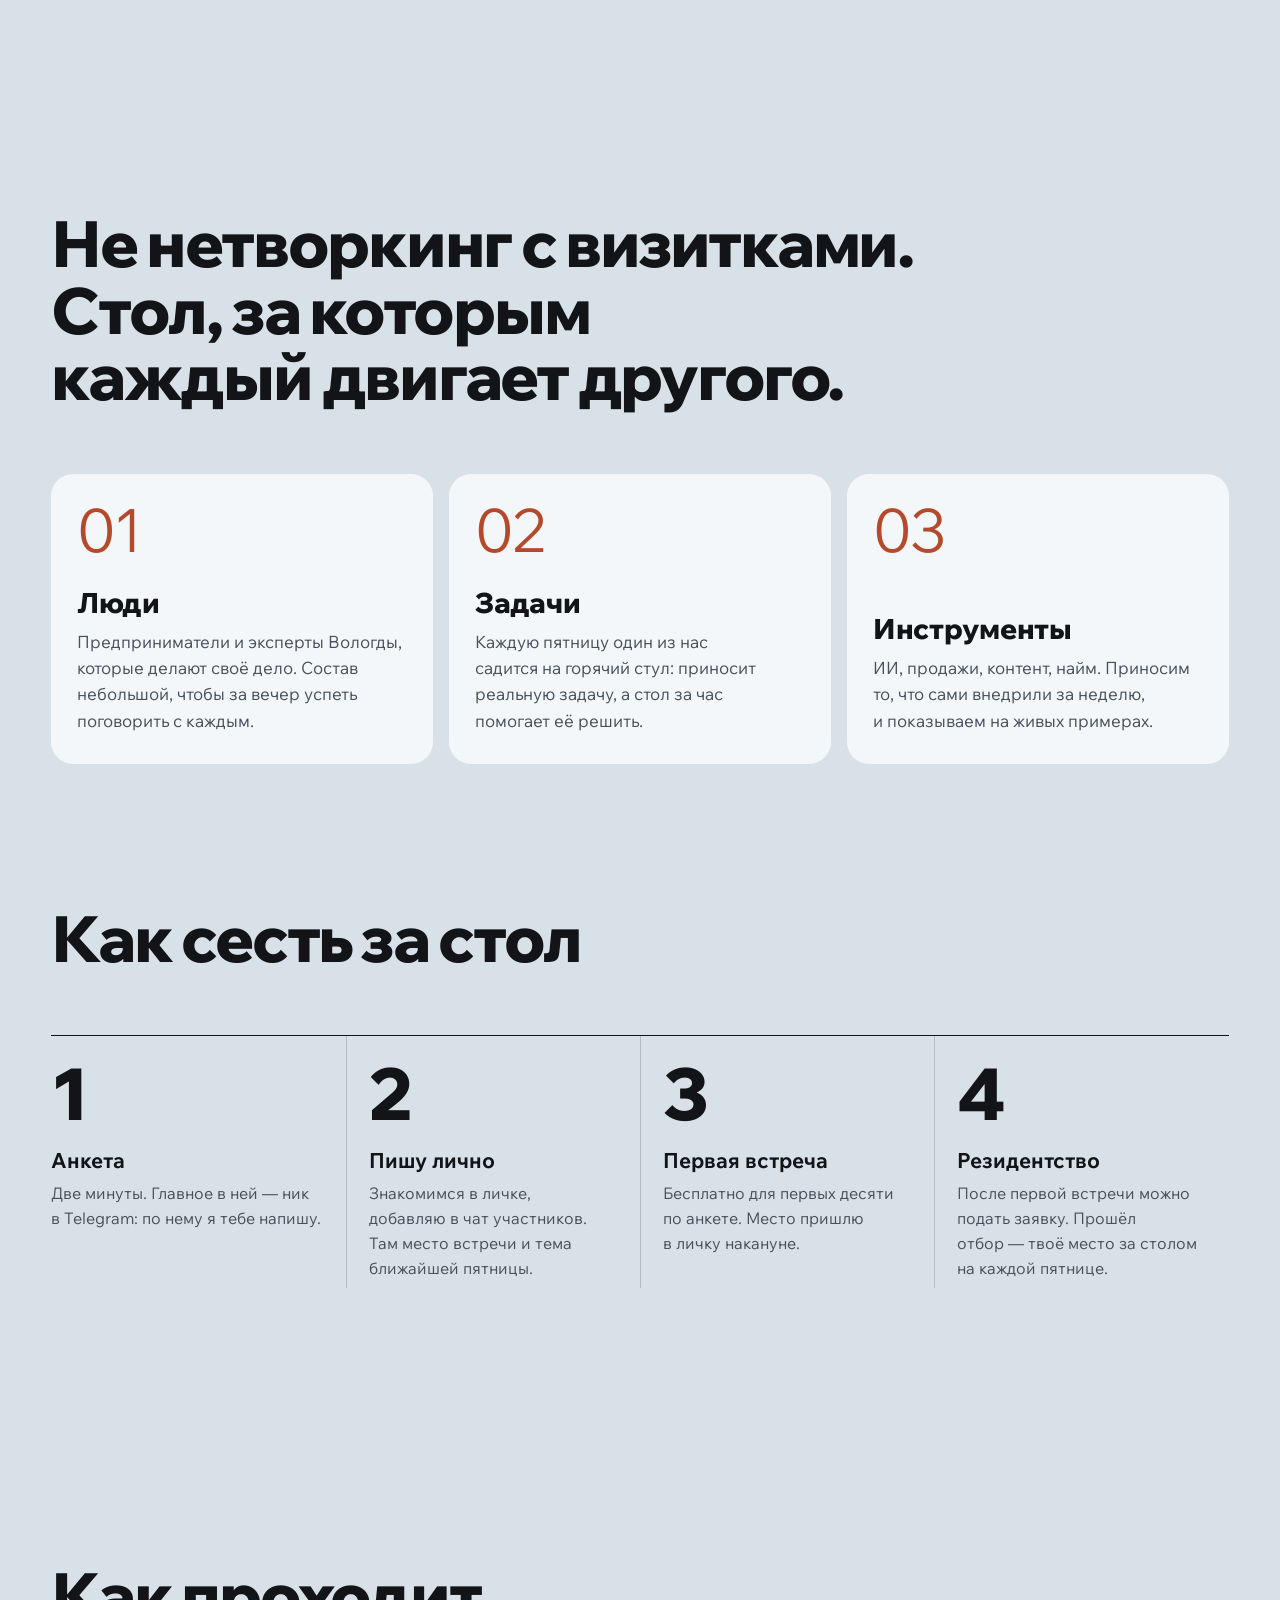
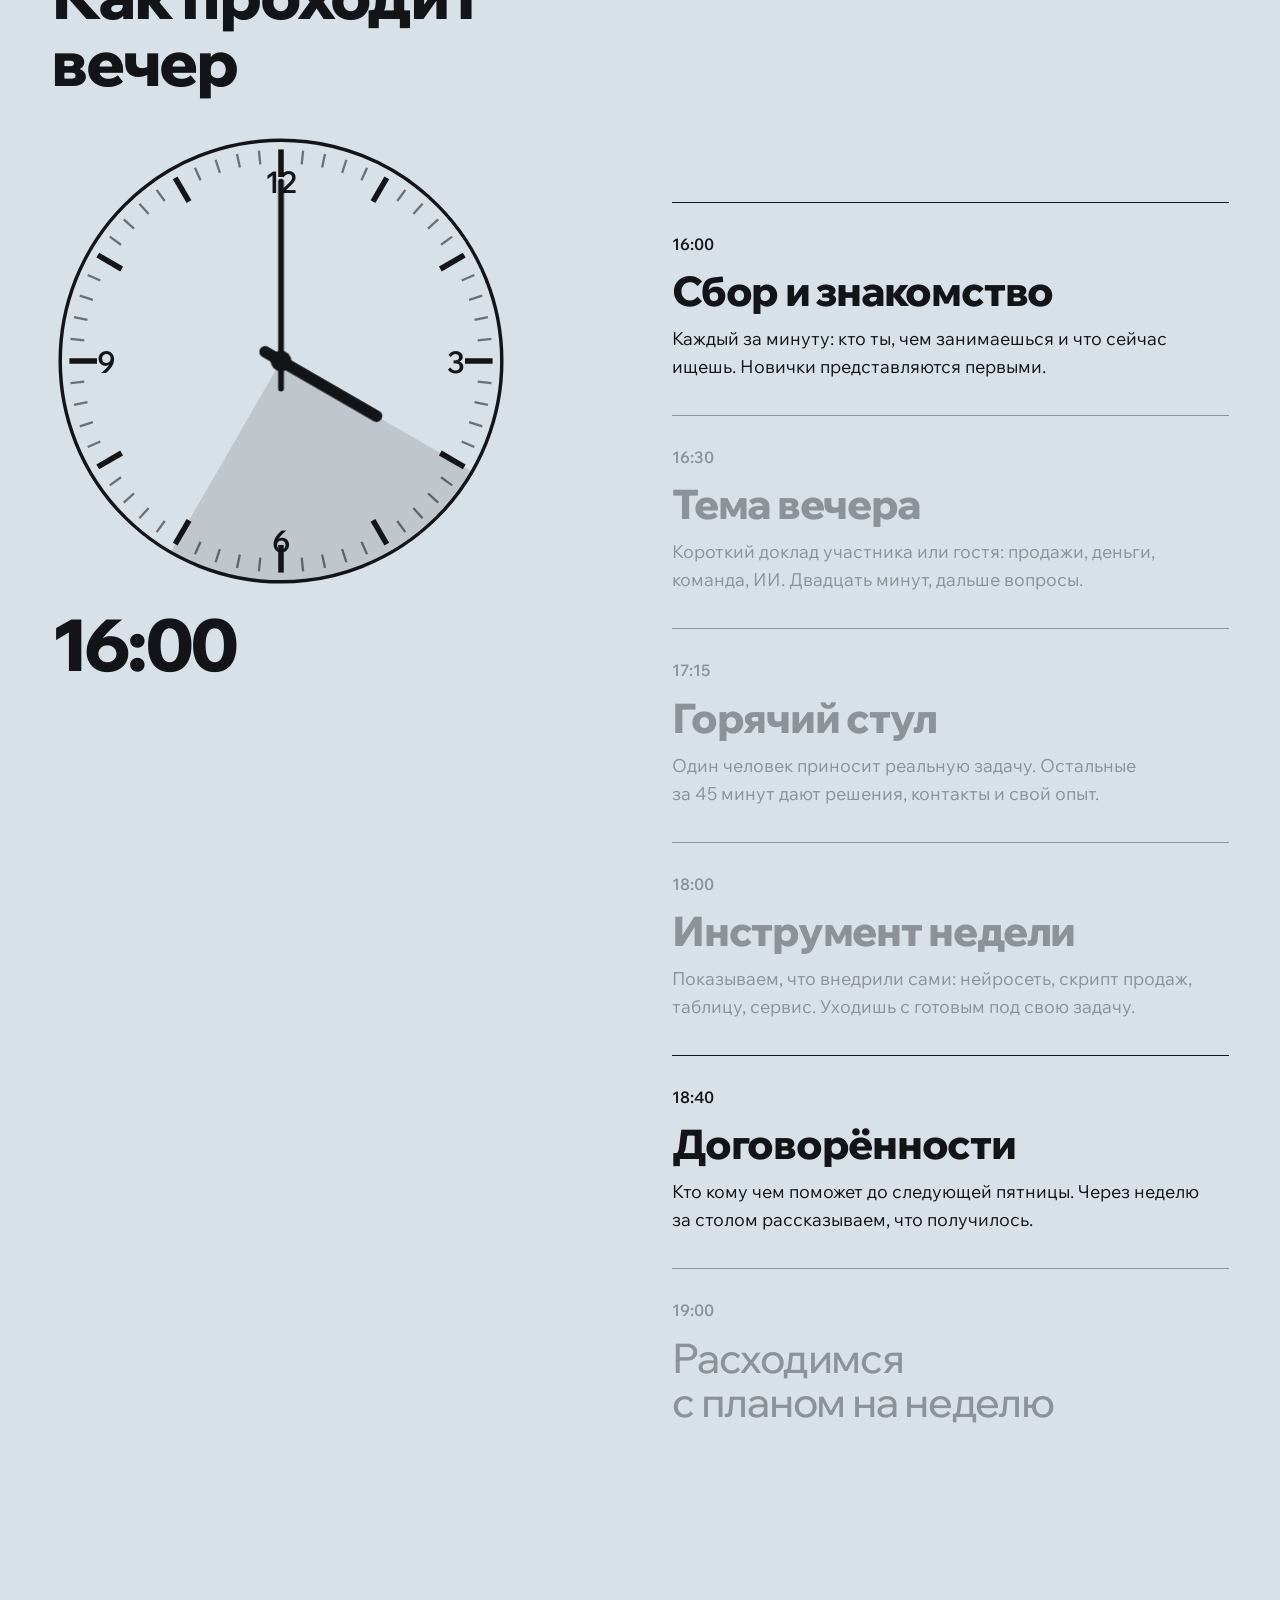
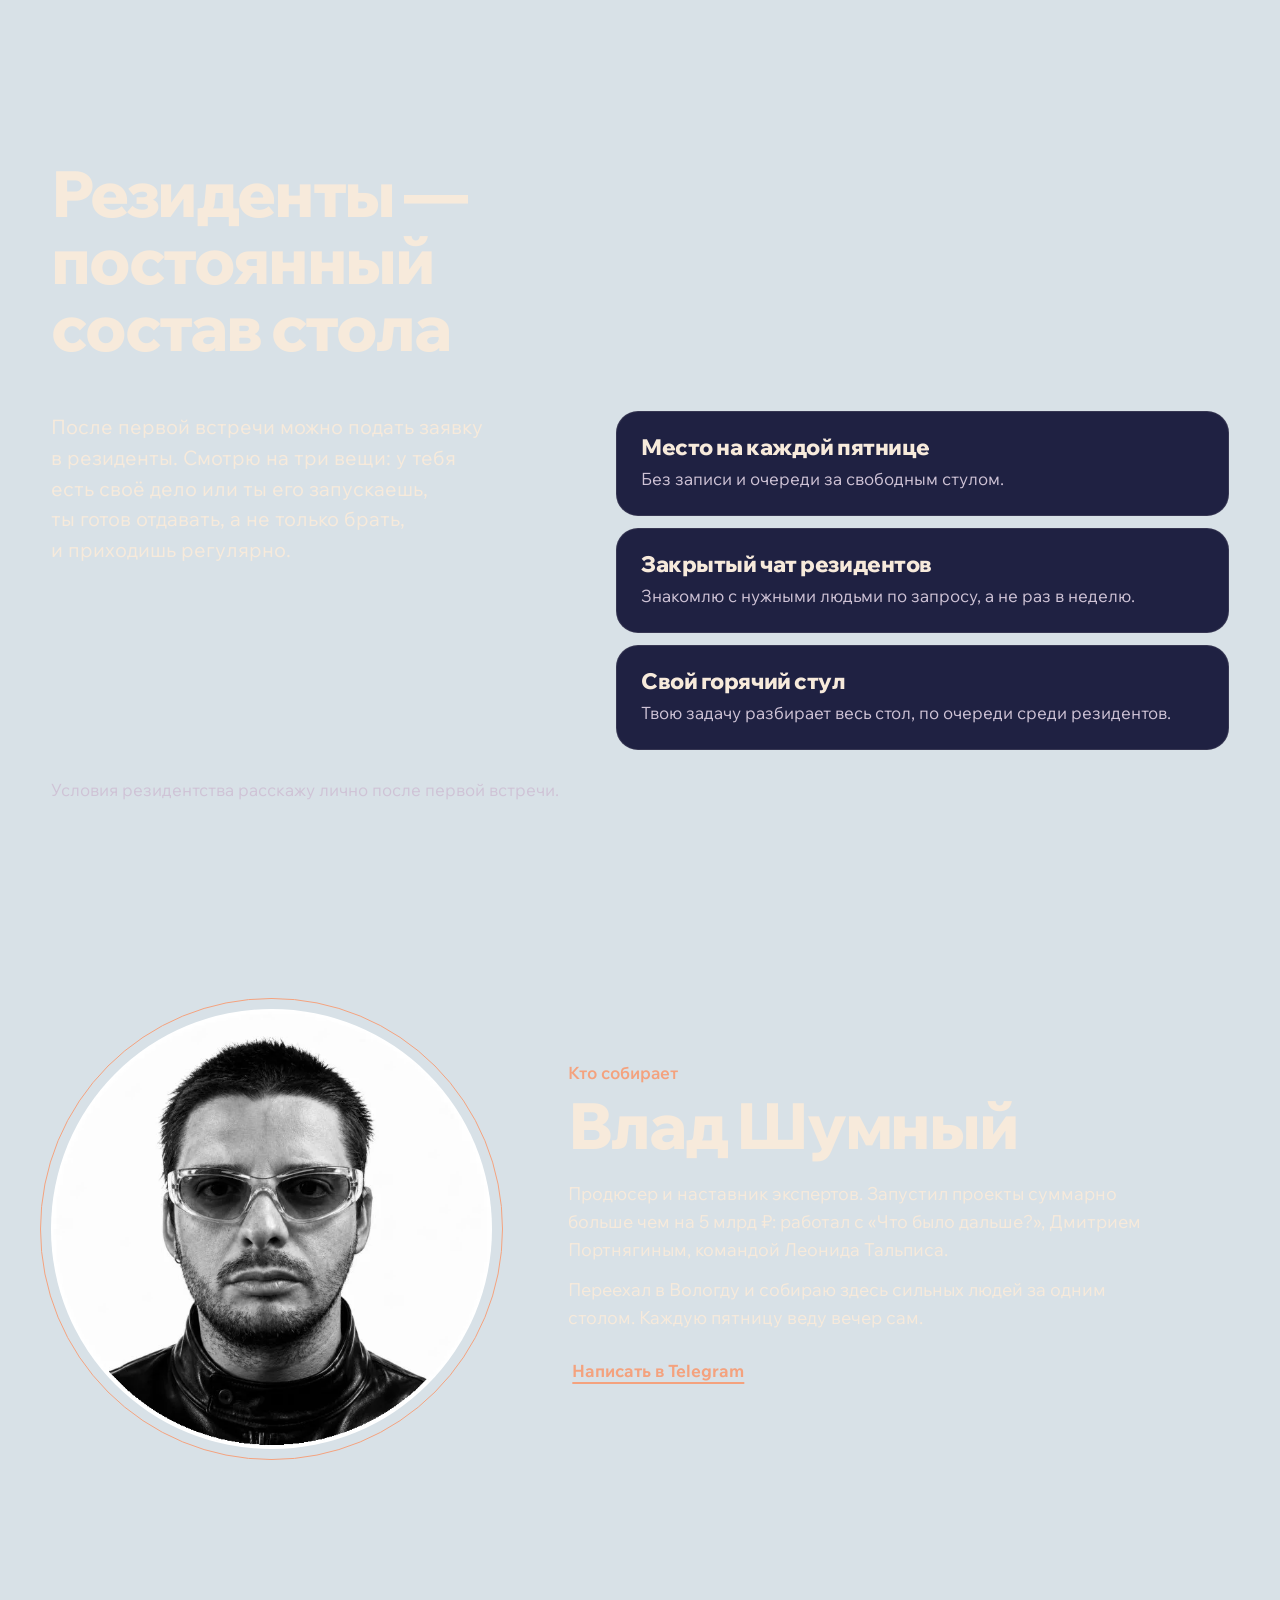
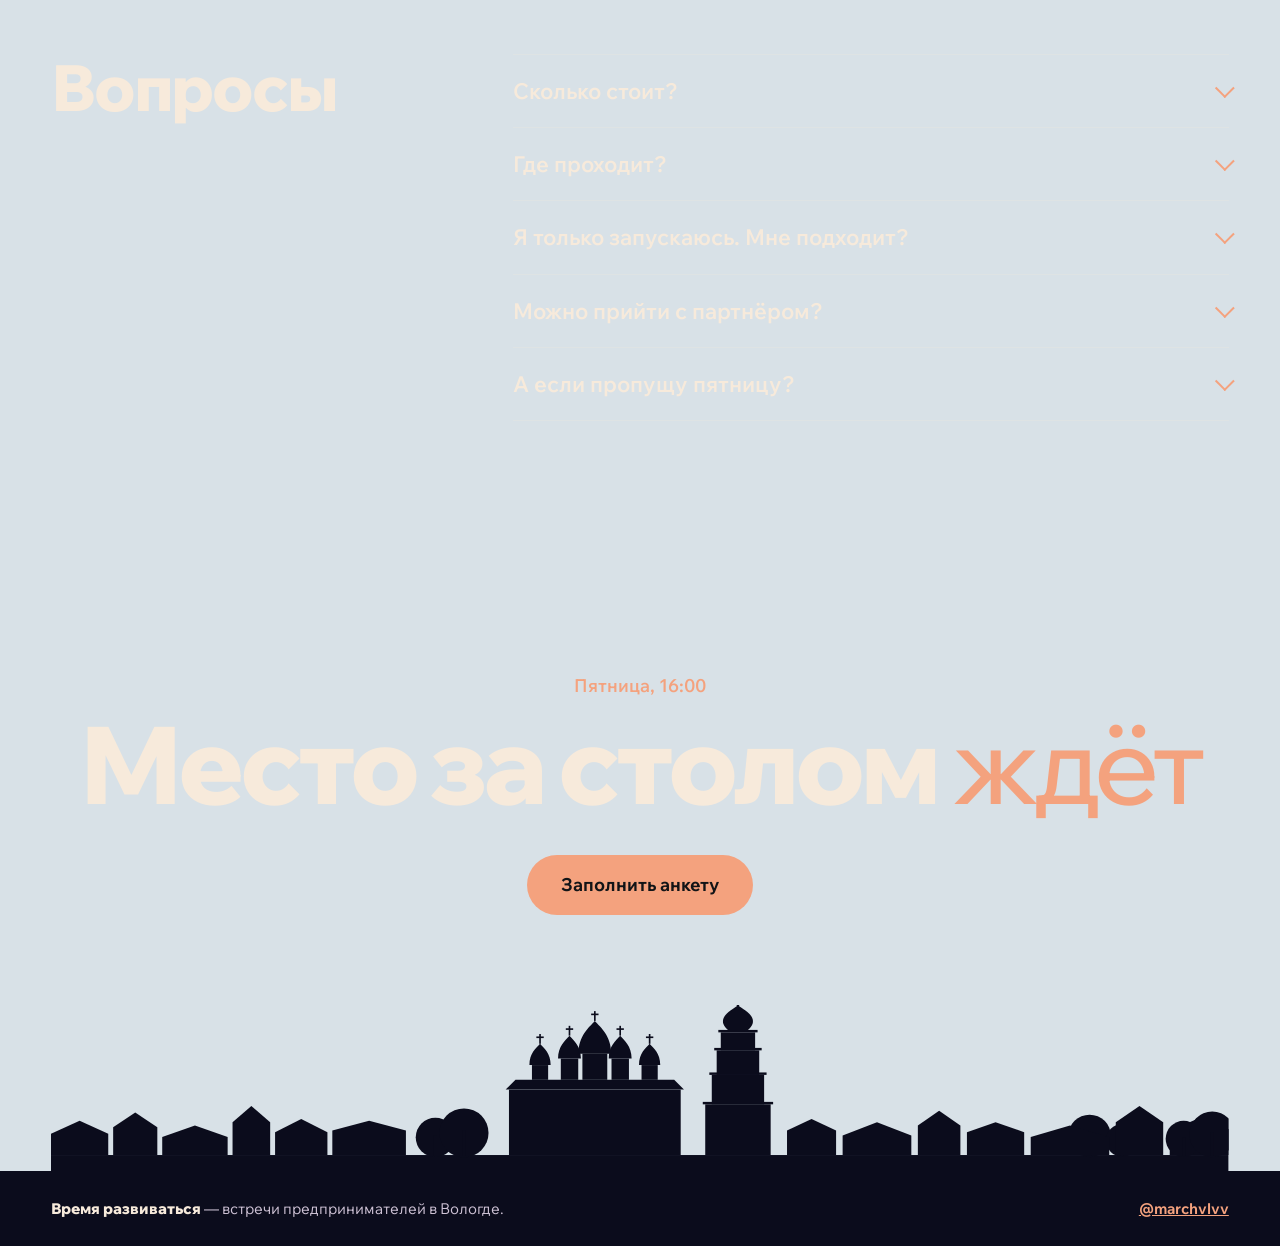
==== commit a8094a82: "Выкладка на marchvlv.ru/vremya: анкеты через тот же домен Co-Authored-By: Claude Opus 5.5 <noreply@a" ====
--- a/index.html
+++ b/index.html
@@ -7,9 +7,11 @@
 <meta name="description" content="Каждую пятницу с 16 до 19 предприниматели Вологды собираются за одним столом: знакомства, разбор задач и инструменты, которые работают. Первая встреча бесплатна для первых десяти.">
 <meta name="theme-color" content="#D8E1E7">
 <meta property="og:type" content="website">
+<meta property="og:url" content="https://marchvlv.ru/vremya/">
+<link rel="canonical" href="https://marchvlv.ru/vremya/">
 <meta property="og:title" content="Время развиваться — пятницы в Вологде">
 <meta property="og:description" content="Встреча предпринимателей каждую пятницу с 16 до 19. Первая встреча бесплатна для первых десяти.">
-<meta property="og:image" content="https://shumniyvlad-cell.github.io/vremya-razvivatsya/img/og.jpg">
+<meta property="og:image" content="https://marchvlv.ru/vremya/img/og.jpg">
 <link rel="icon" href="img/favicon.svg" type="image/svg+xml">
 <link rel="preconnect" href="https://fonts.googleapis.com">
 <link rel="preconnect" href="https://fonts.gstatic.com" crossorigin>
--- a/style.css
+++ b/style.css
@@ -27,7 +27,7 @@
 :root[data-dark] { --fg: var(--cream); --fg-2: var(--cream-2); }
 
 *, *::before, *::after { box-sizing: border-box; margin: 0; padding: 0; }
-html { -webkit-text-size-adjust: 100%; scroll-padding-top: 84px; }
+html { -webkit-text-size-adjust: 100%; scroll-padding-top: 84px; overflow-x: clip; }
 body {
   background: var(--sky);
   color: var(--fg);
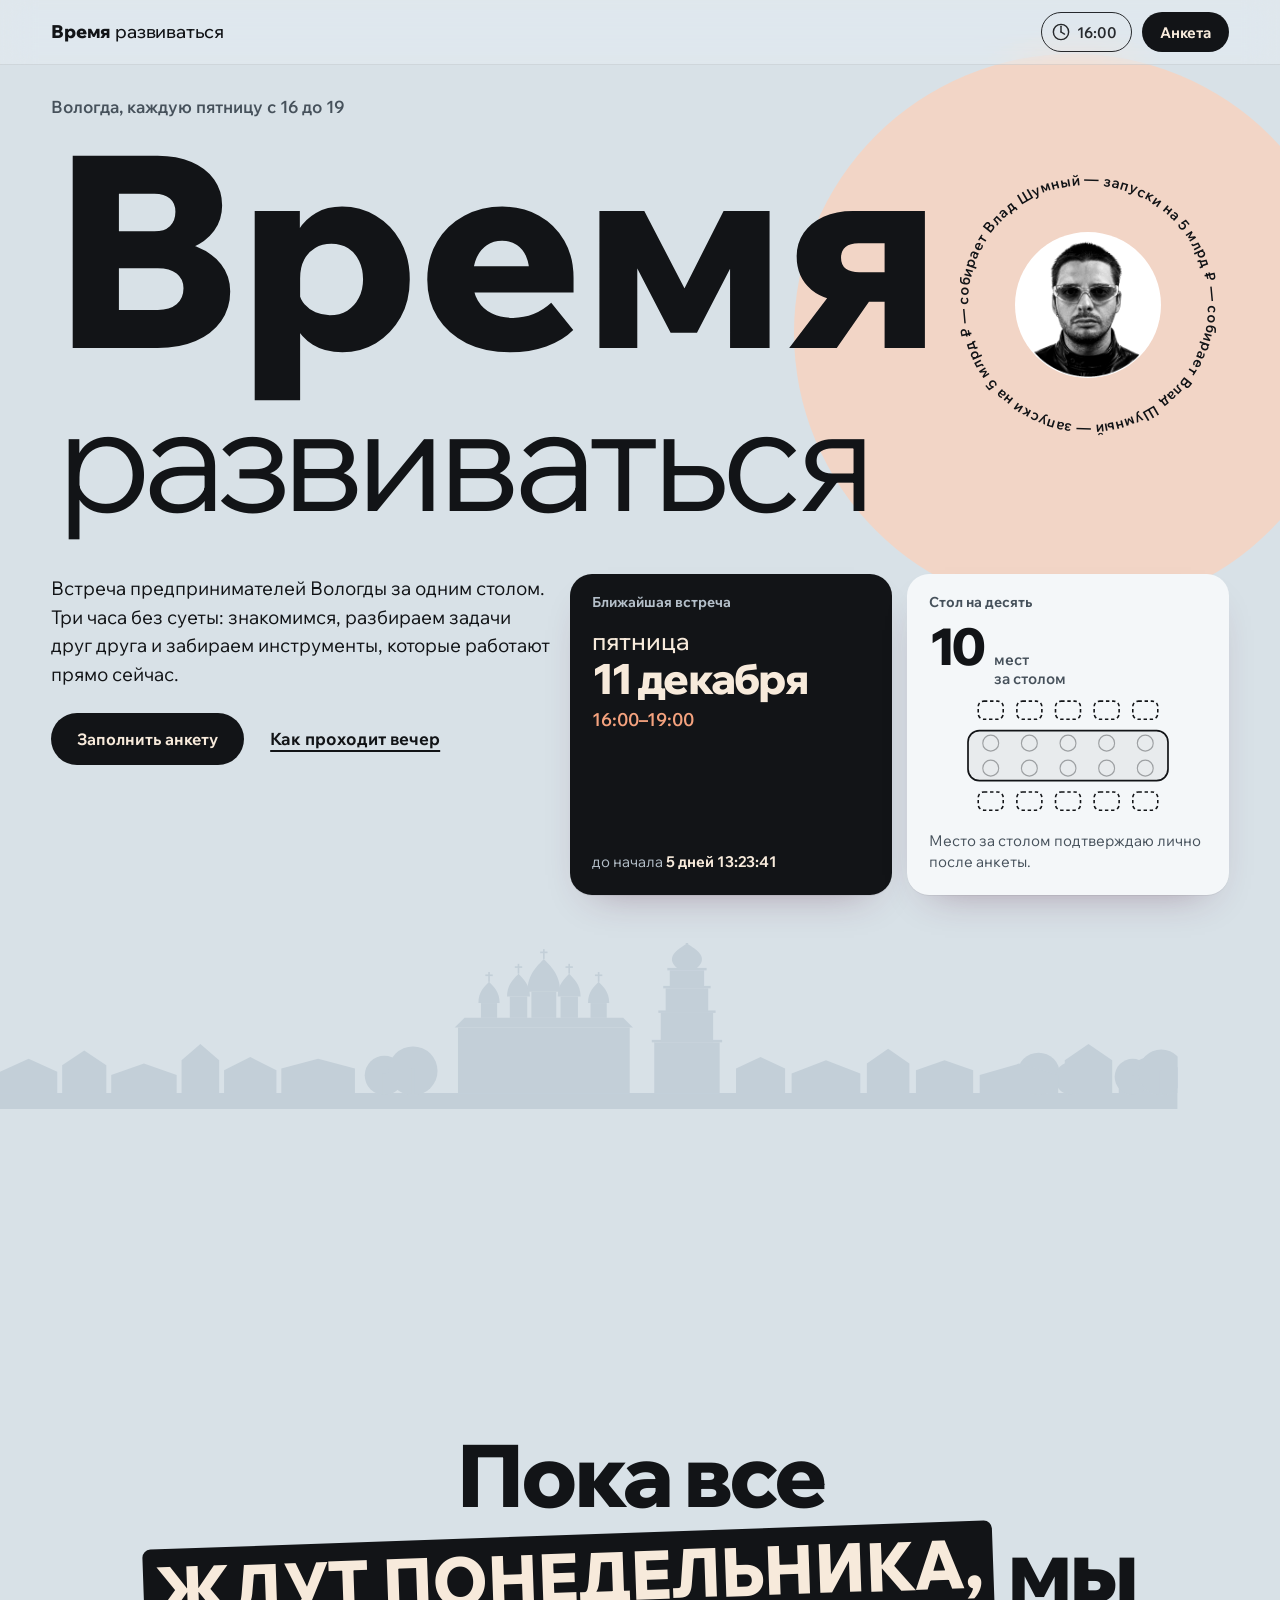
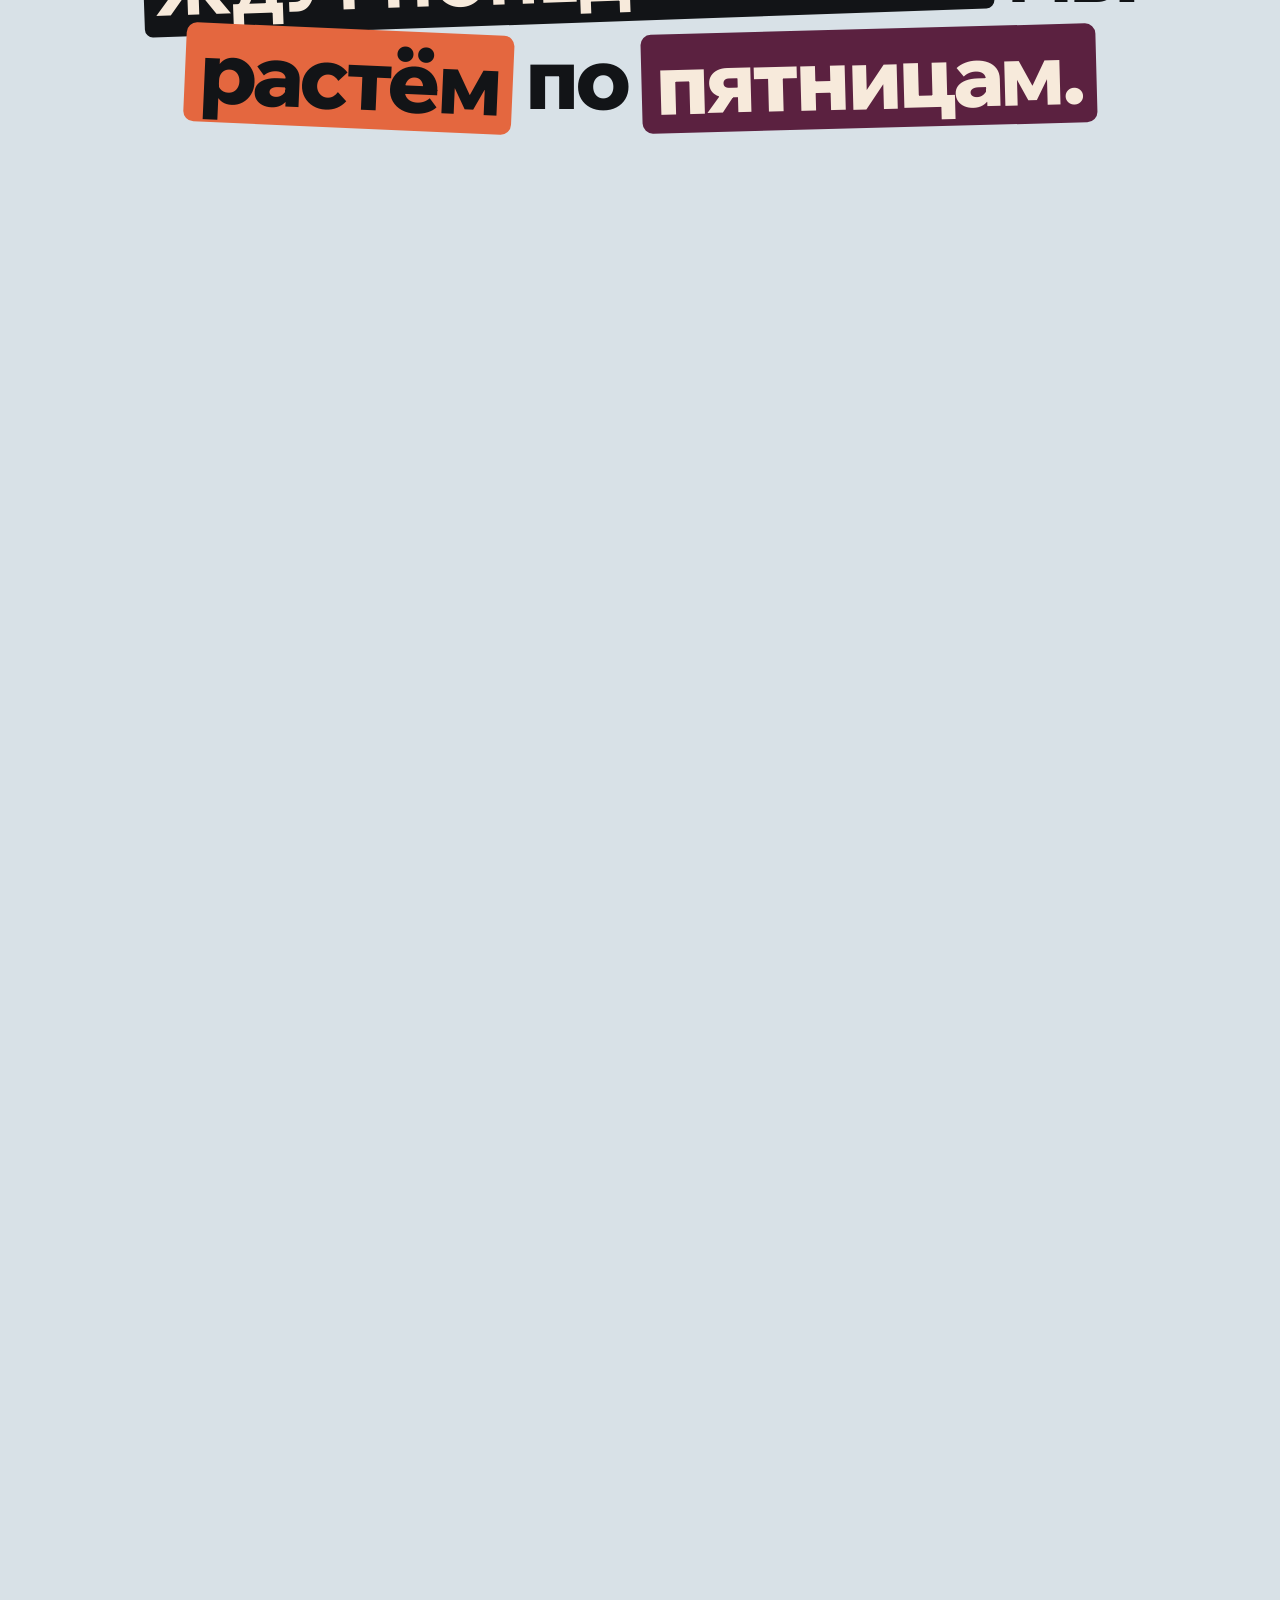
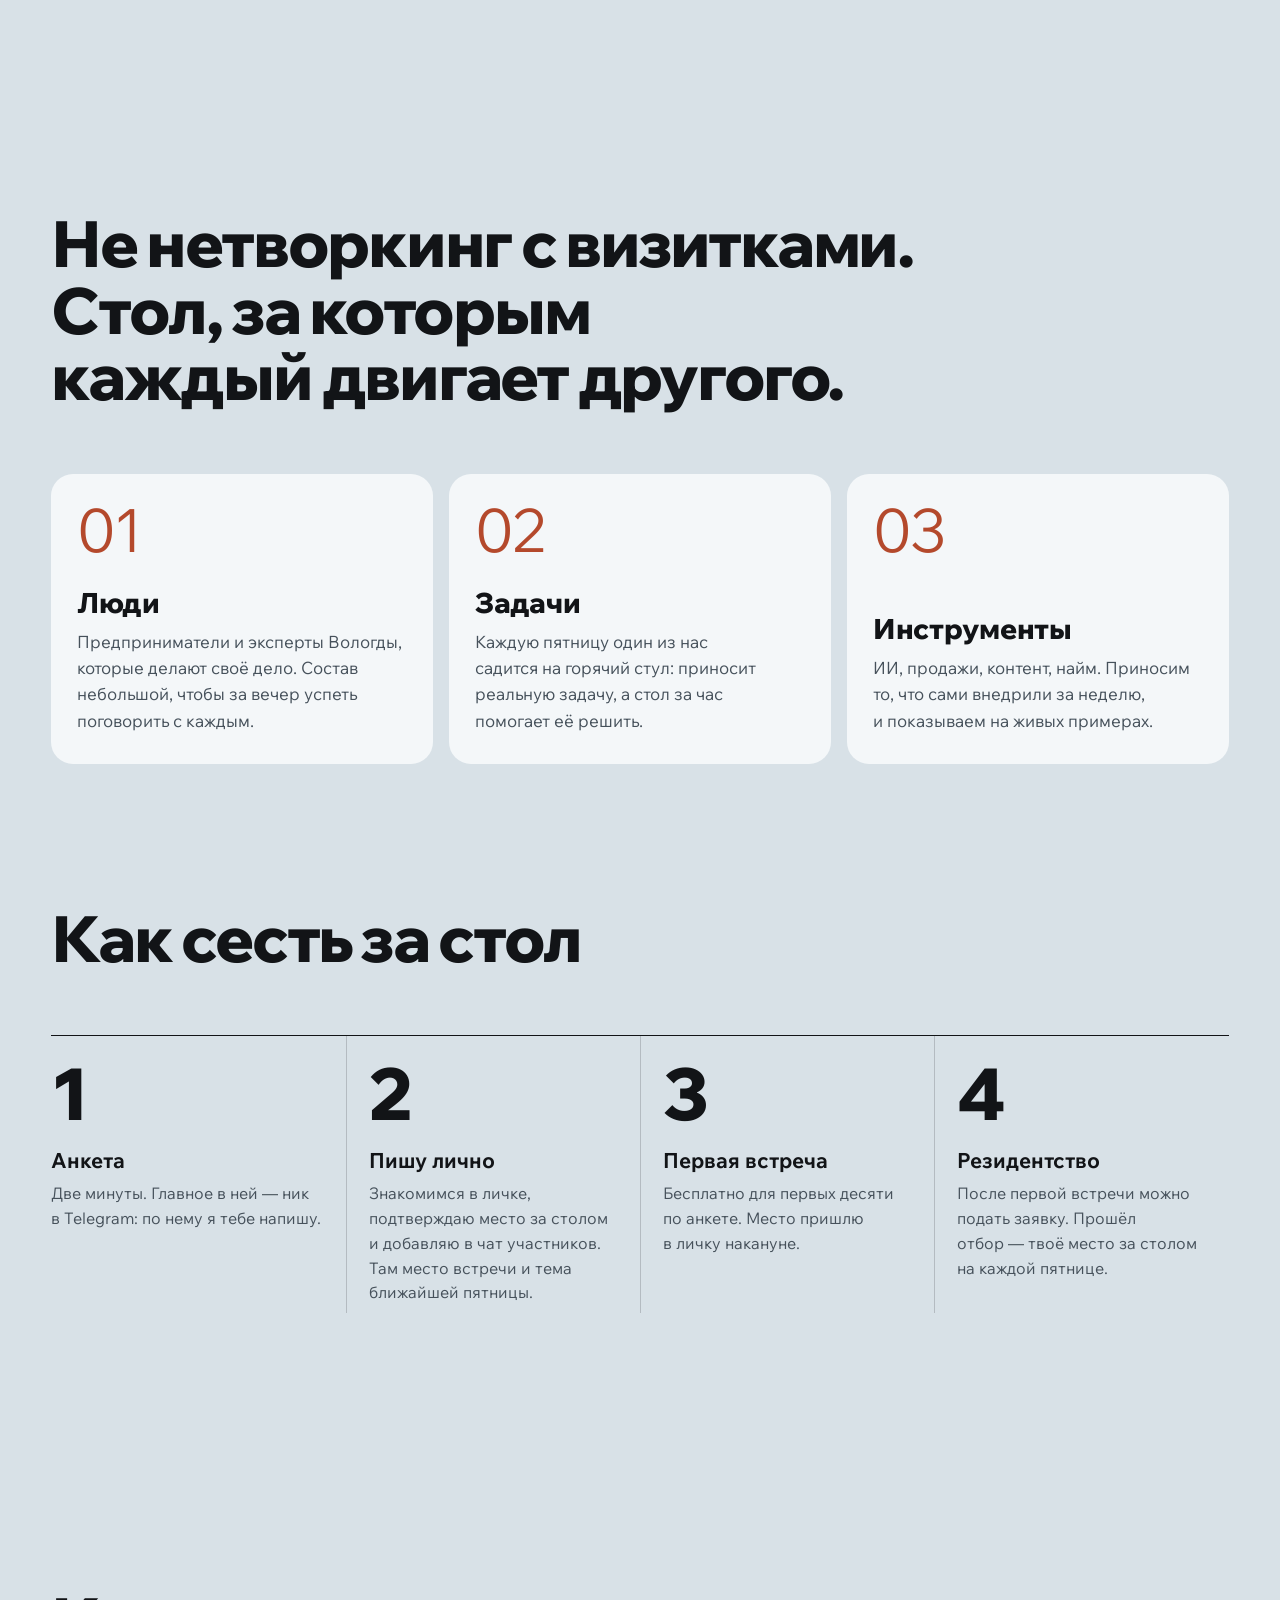
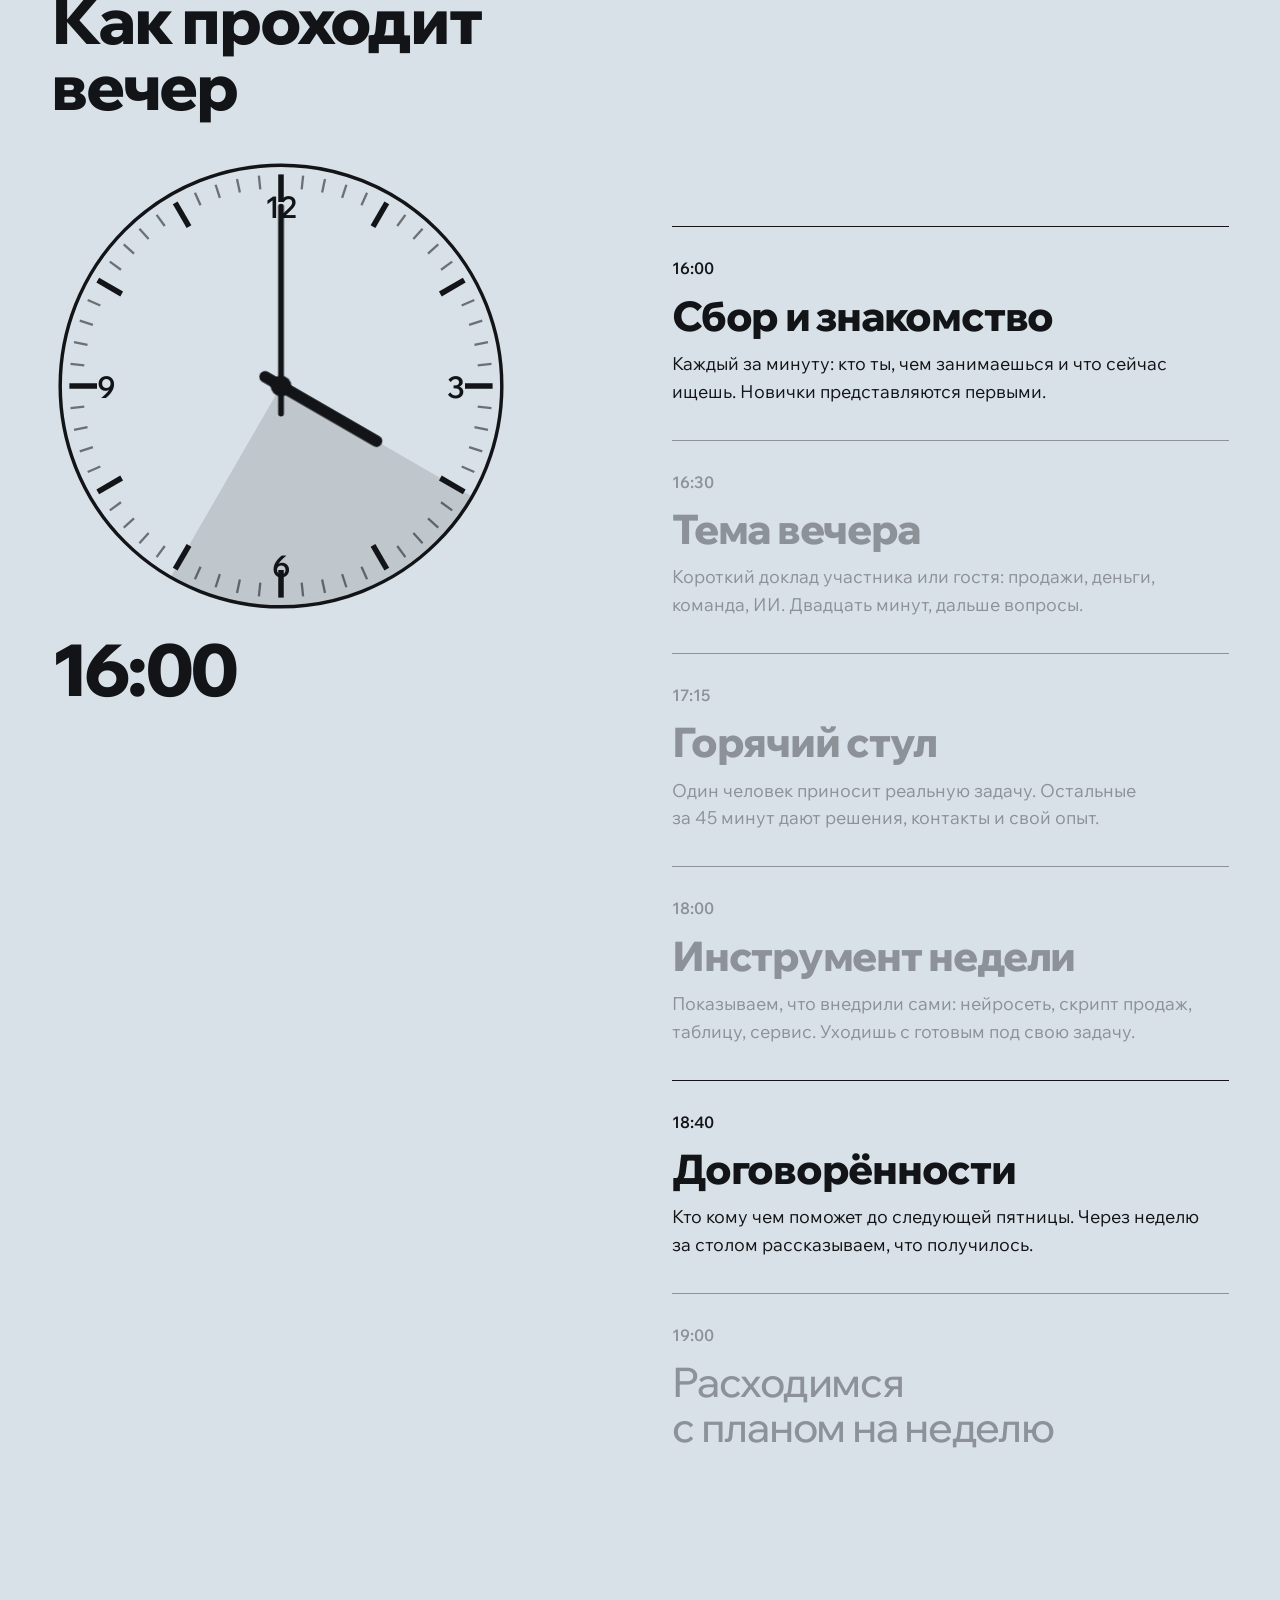
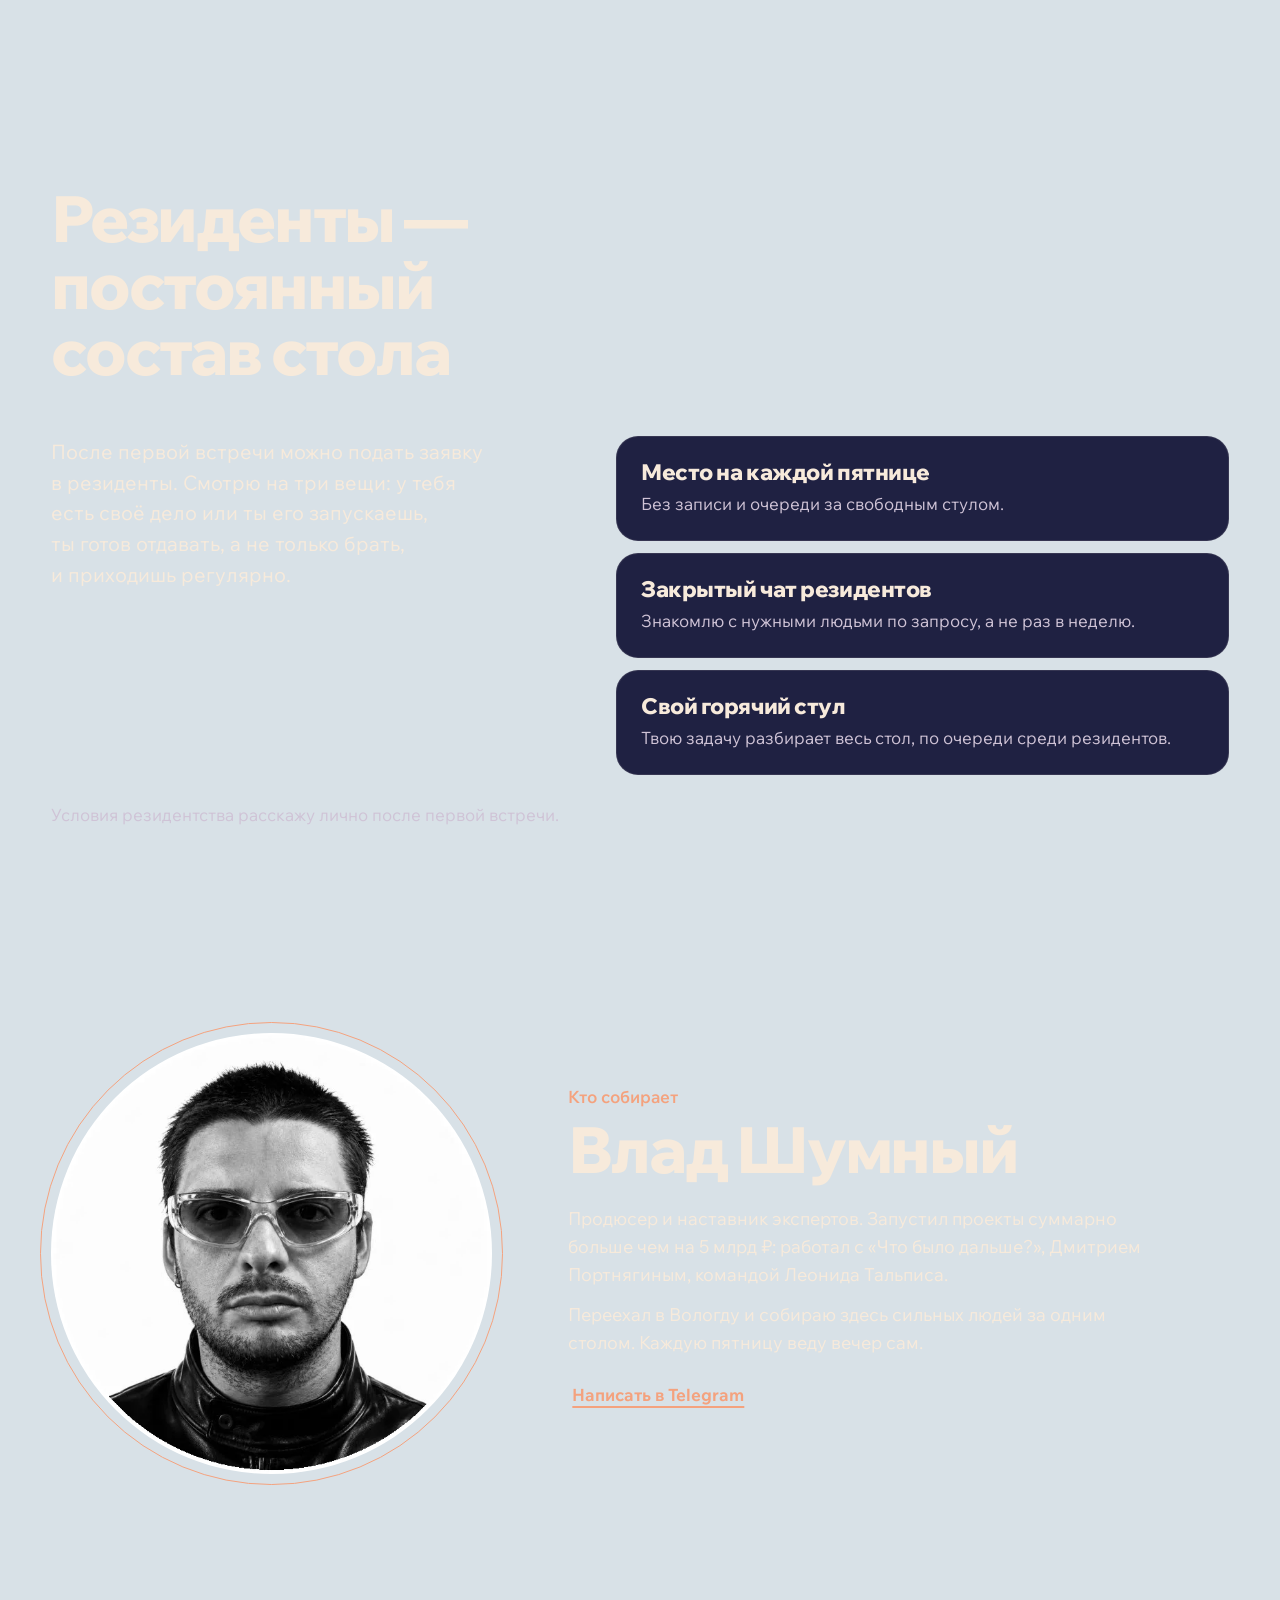
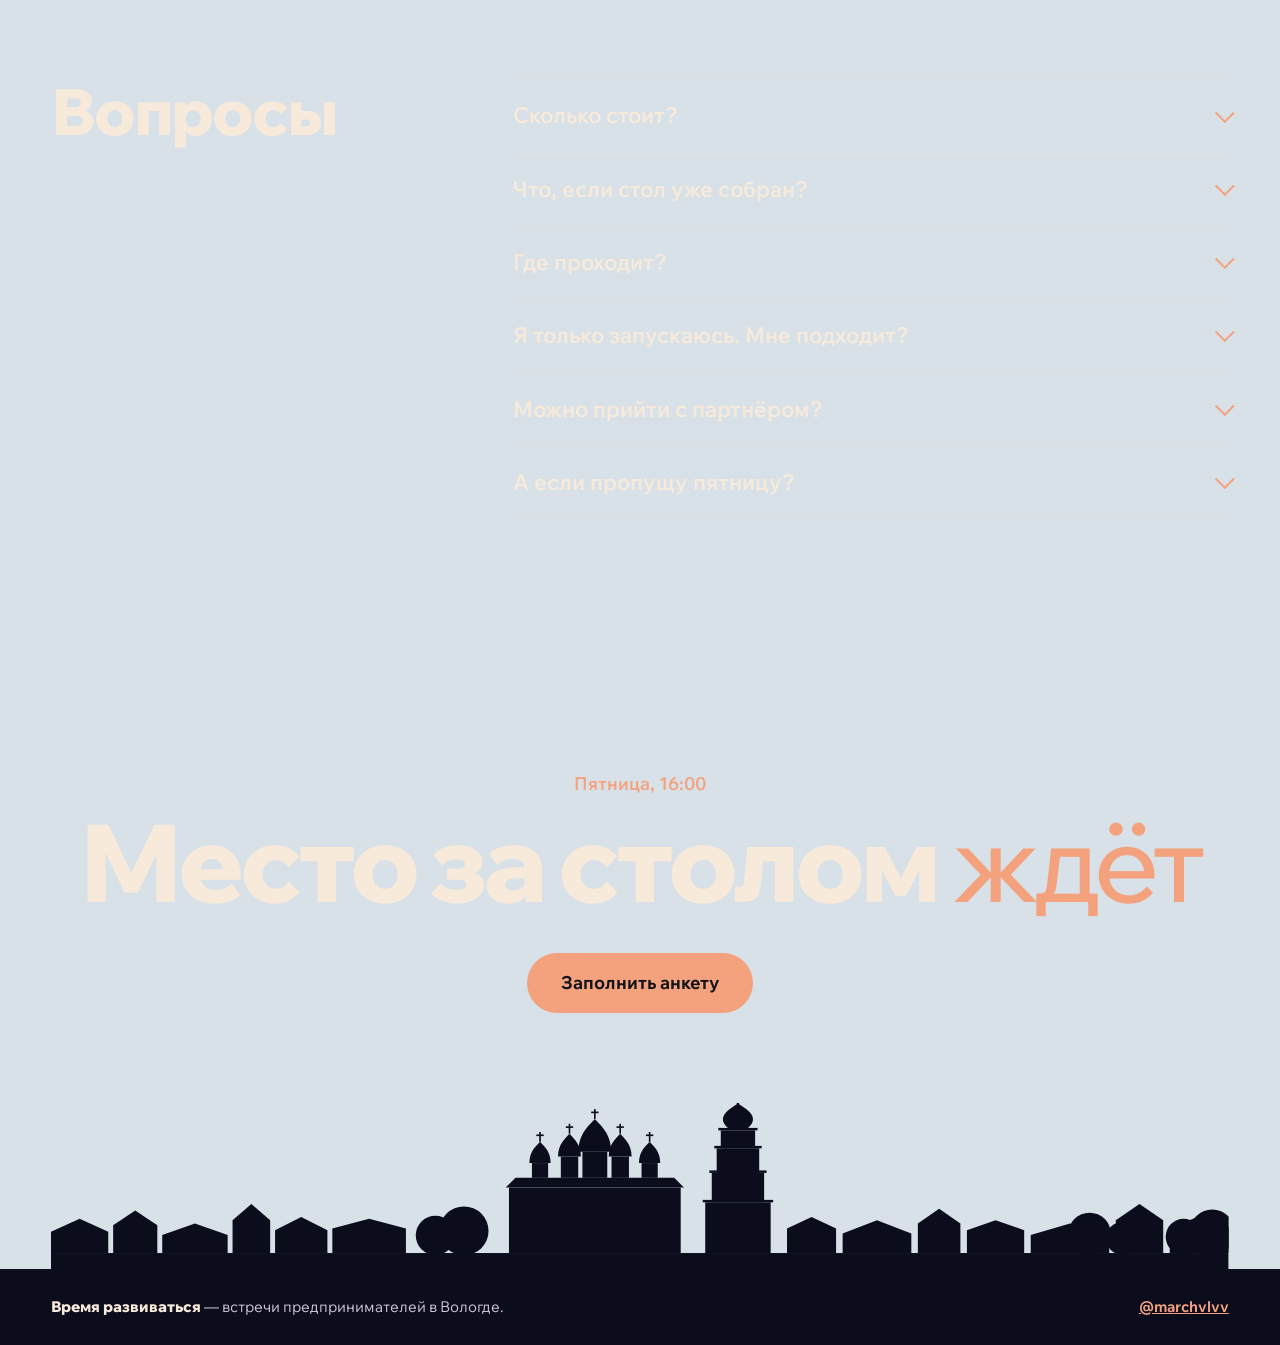
==== commit de9b1607: "Места за столом подтверждает Влад в админке, при полном столе запись закрыта до воскресенья Co-Autho" ====
--- a/index.html
+++ b/index.html
@@ -143,7 +143,7 @@
       <li class="step reveal">
         <span class="step-n">2</span>
         <h3>Пишу лично</h3>
-        <p>Знакомимся в&nbsp;личке, добавляю в&nbsp;чат участников. Там место встречи и тема ближайшей пятницы.</p>
+        <p>Знакомимся в личке, подтверждаю место за столом и добавляю в чат участников. Там место встречи и тема ближайшей пятницы.</p>
       </li>
       <li class="step reveal">
         <span class="step-n">3</span>
@@ -243,6 +243,7 @@
     <h2 class="h2 reveal" id="faq-h">Вопросы</h2>
     <div class="qa">
       <details class="reveal"><summary>Сколько стоит?</summary><p>Первая встреча бесплатна для первых десяти по&nbsp;анкете. Условия резидентства обсудим после первой встречи.</p></details>
+      <details class="reveal"><summary>Что, если стол уже собран?</summary><p>За столом десять мест. Место подтверждаю лично после анкеты. Когда все десять заняты, запись закрывается и снова открывается в воскресенье, уже на следующую пятницу.</p></details>
       <details class="reveal"><summary>Где проходит?</summary><p>В Вологде. Точное место пришлю в личку и закреплю в чате участников.</p></details>
       <details class="reveal"><summary>Я&nbsp;только запускаюсь. Мне подходит?</summary><p>Да, если ты уже делаешь, а&nbsp;не&nbsp;только думаешь. За&nbsp;столом полезно видеть людей на&nbsp;шаг впереди.</p></details>
       <details class="reveal"><summary>Можно прийти с&nbsp;партнёром?</summary><p>Можно, но&nbsp;пусть он тоже заполнит анкету: так я&nbsp;заранее знаю, кто придёт, и&nbsp;смогу познакомить вас с&nbsp;нужными людьми.</p></details>
--- a/style.css
+++ b/style.css
@@ -534,3 +534,10 @@
   .rec { top: auto; bottom: calc(14px + env(safe-area-inset-bottom)); }
 }
 @media (max-width: 700px) { .t1 { font-size: 28.5vw; } }
+
+/* запись закрыта: стол на пятницу собран, кнопки говорят, когда откроется */
+:root[data-closed] [data-open-form][disabled] {
+  background: transparent; color: var(--fg); border: 1.5px dashed currentColor; opacity: 1; cursor: default;
+  white-space: normal; text-align: center; line-height: 1.2; height: auto; padding-top: 12px; padding-bottom: 12px;
+}
+.night [data-open-form][disabled] { color: var(--cream); }
